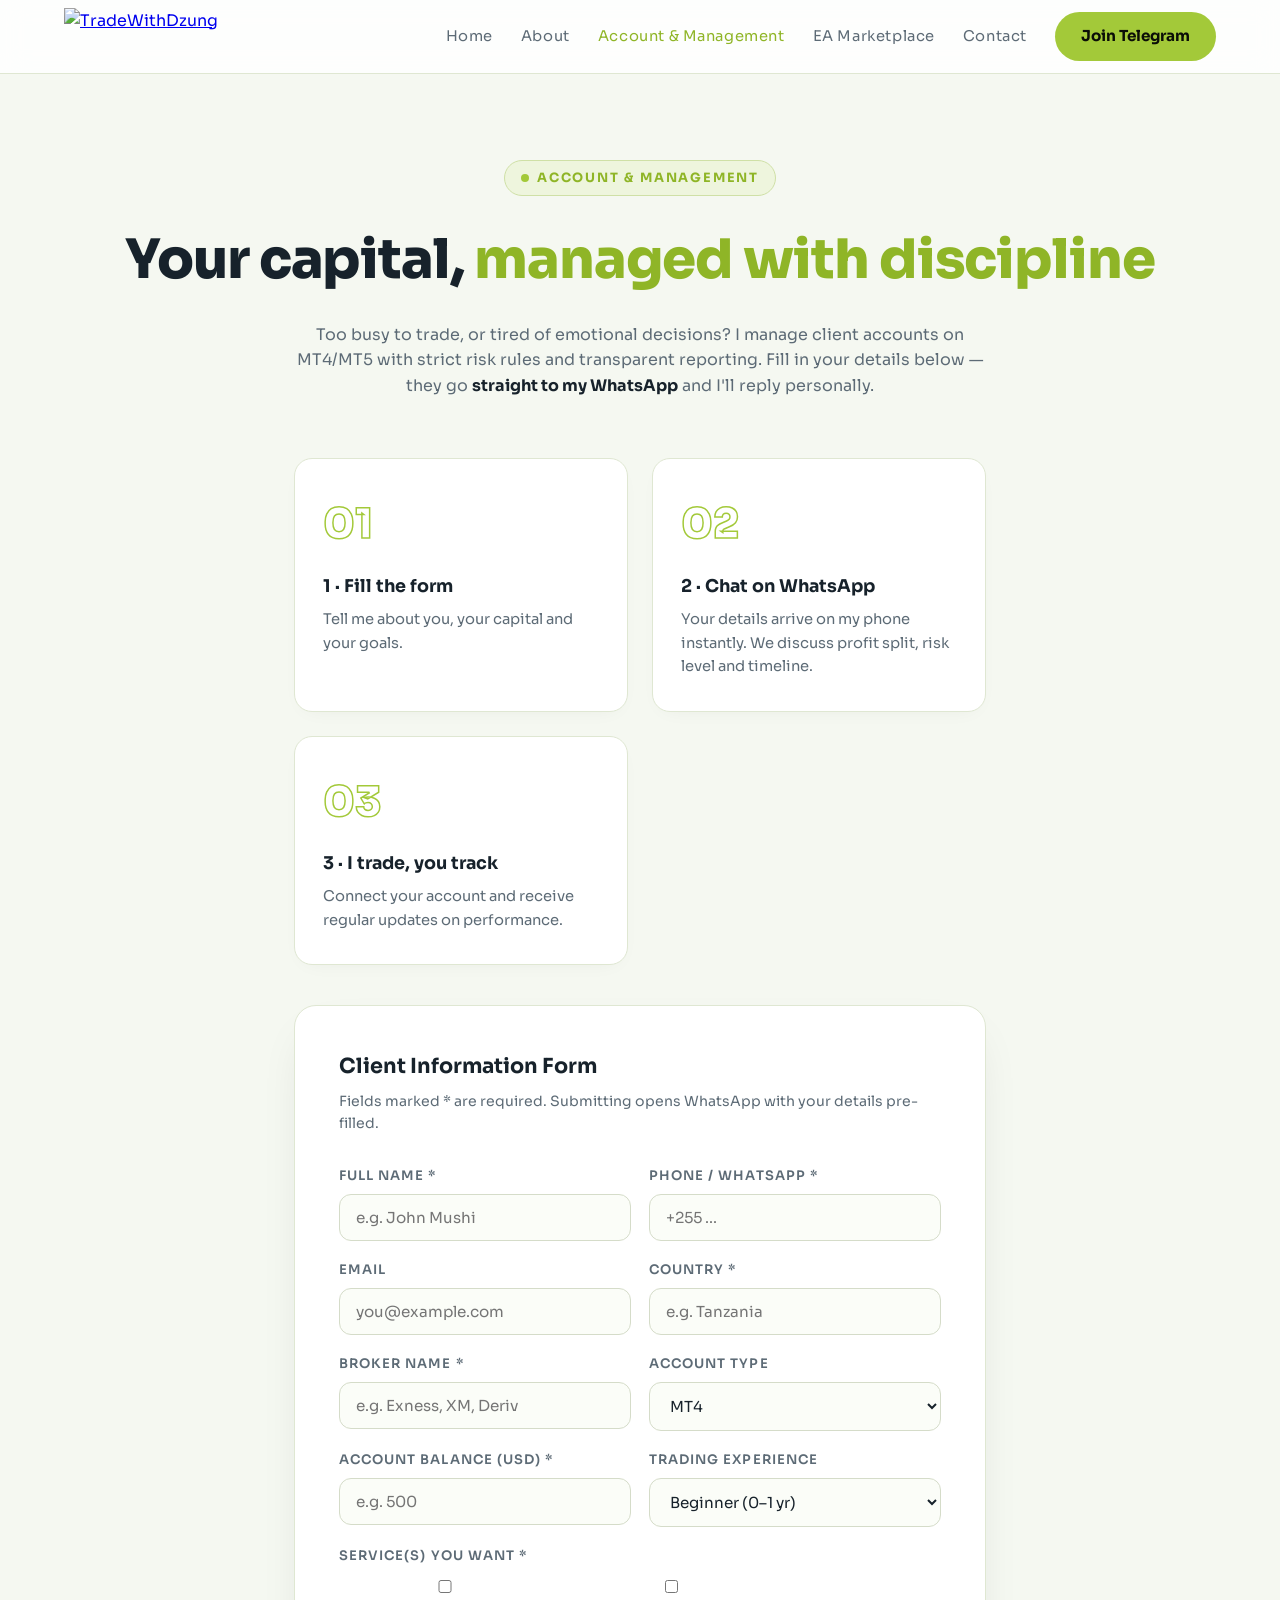
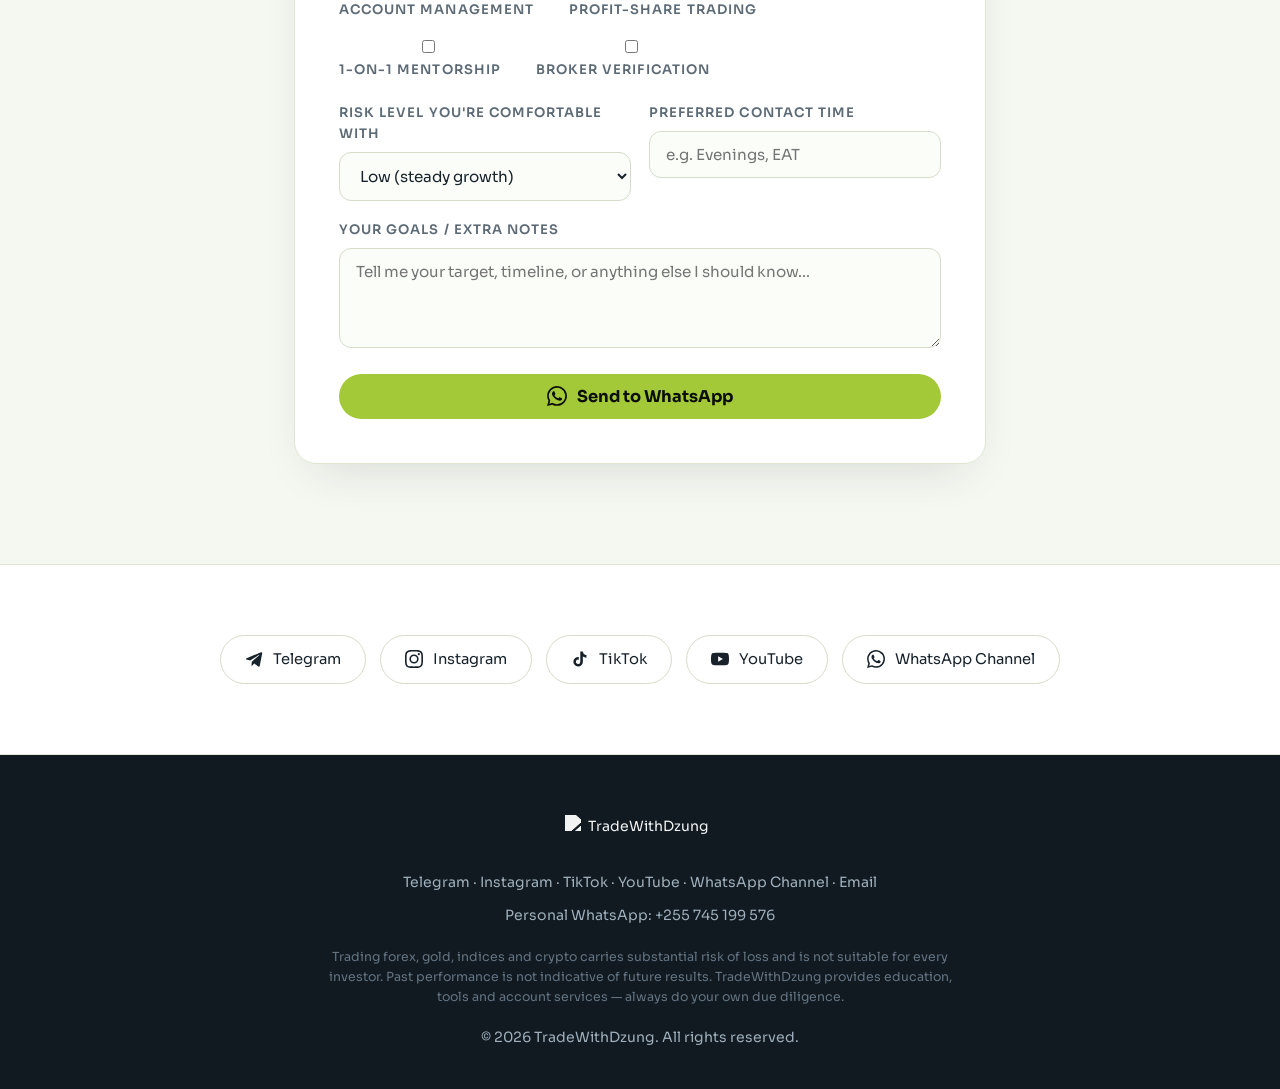
==== account.html @ c8662b42 "Add files via upload" ====
<!DOCTYPE html>
<html lang="en">
<head>
<meta charset="UTF-8">
<meta name="viewport" content="width=device-width, initial-scale=1.0">
<link rel="icon" type="image/png" href="assets/logo.png">
<link rel="preconnect" href="https://fonts.googleapis.com">
<link href="https://fonts.googleapis.com/css2?family=Sora:wght@400;600;700;800&display=swap" rel="stylesheet">
<link rel="stylesheet" href="styles.css">
<title>Account &amp; Management — TradeWithDzung</title>
<meta name="description" content="Professional forex account management. Fill the form and your details go directly to Dzung's WhatsApp.">
</head>
<body>

  <nav class="nav">
    <a href="index.html"><img src="assets/logo.png" alt="TradeWithDzung"></a>
    <div class="links" id="navLinks">
      <a class="tlink" href="index.html">Home</a>
      <a class="tlink" href="index.html#about">About</a>
      <a class="tlink active" href="account.html" style="color:var(--lime)">Account &amp; Management</a>
      <a class="tlink" href="eas.html">EA Marketplace</a>
      <a class="tlink" href="index.html#contact">Contact</a>
      <a class="btn" href="https://t.me/tradewithdzung" target="_blank">Join Telegram</a>
    </div>
    <button class="burger" aria-label="menu"><span></span><span></span><span></span></button>
  </nav>

  <header class="page-hero">
    <div class="tag" style="margin-bottom:20px"><span class="dot"></span> Account &amp; Management</div>
    <h1>Your capital, <span style="color:var(--lime)">managed with discipline</span></h1>
    <p>Too busy to trade, or tired of emotional decisions? I manage client accounts on MT4/MT5 with strict risk rules and transparent reporting. Fill in your details below — they go <strong style="color:var(--ink)">straight to my WhatsApp</strong> and I'll reply personally.</p>
  </header>

  <div class="form-wrap">
    <div class="steps" style="margin:0 0 40px">
      <div class="step reveal"><h3>1 · Fill the form</h3><p>Tell me about you, your capital and your goals.</p></div>
      <div class="step reveal"><h3>2 · Chat on WhatsApp</h3><p>Your details arrive on my phone instantly. We discuss profit split, risk level and timeline.</p></div>
      <div class="step reveal"><h3>3 · I trade, you track</h3><p>Connect your account and receive regular updates on performance.</p></div>
    </div>

    <form class="form-card reveal" id="acctForm">
      <h3>Client Information Form</h3>
      <p class="fnote">Fields marked * are required. Submitting opens WhatsApp with your details pre-filled.</p>

      <div class="frow">
        <div class="field"><label>Full name *</label><input name="Full name" required placeholder="e.g. John Mushi"></div>
        <div class="field"><label>Phone / WhatsApp *</label><input name="Phone" required placeholder="+255 ..."></div>
      </div>
      <div class="frow">
        <div class="field"><label>Email</label><input type="email" name="Email" placeholder="you@example.com"></div>
        <div class="field"><label>Country *</label><input name="Country" required placeholder="e.g. Tanzania"></div>
      </div>
      <div class="frow">
        <div class="field"><label>Broker name *</label><input name="Broker" required placeholder="e.g. Exness, XM, Deriv"></div>
        <div class="field"><label>Account type</label>
          <select name="Account type">
            <option>MT4</option><option>MT5</option><option>cTrader</option><option>Other</option>
          </select>
        </div>
      </div>
      <div class="frow">
        <div class="field"><label>Account balance (USD) *</label><input name="Balance (USD)" required placeholder="e.g. 500"></div>
        <div class="field"><label>Trading experience</label>
          <select name="Experience">
            <option>Beginner (0–1 yr)</option><option>Intermediate (1–3 yrs)</option><option>Advanced (3+ yrs)</option>
          </select>
        </div>
      </div>

      <div class="field"><label>Service(s) you want *</label>
        <div style="display:flex;gap:18px;flex-wrap:wrap;color:var(--mut);font-size:.92rem;padding:4px 0">
          <label><input type="checkbox" name="services" value="Account Management"> Account Management</label>
          <label><input type="checkbox" name="services" value="Profit-share Trading"> Profit-share Trading</label>
          <label><input type="checkbox" name="services" value="1-on-1 Mentorship"> 1-on-1 Mentorship</label>
          <label><input type="checkbox" name="services" value="Broker Verification"> Broker Verification</label>
        </div>
      </div>

      <div class="frow">
        <div class="field"><label>Risk level you're comfortable with</label>
          <select name="Risk level">
            <option>Low (steady growth)</option><option>Medium (balanced)</option><option>High (aggressive)</option>
          </select>
        </div>
        <div class="field"><label>Preferred contact time</label><input name="Best time to contact" placeholder="e.g. Evenings, EAT"></div>
      </div>

      <div class="field"><label>Your goals / extra notes</label>
        <textarea name="Notes" placeholder="Tell me your target, timeline, or anything else I should know..."></textarea>
      </div>

      <button type="submit" class="btn wa-send"><svg viewBox="0 0 24 24"><path d="M17.47 14.38c-.3-.15-1.76-.87-2.03-.97-.27-.1-.47-.15-.67.15-.2.3-.77.97-.94 1.17-.17.2-.35.22-.64.07-.3-.15-1.26-.46-2.4-1.47-.89-.79-1.49-1.77-1.66-2.07-.17-.3-.02-.46.13-.61.13-.13.3-.35.44-.52.15-.17.2-.3.3-.5.1-.2.05-.37-.02-.52-.08-.15-.67-1.62-.92-2.22-.24-.58-.49-.5-.67-.51h-.57c-.2 0-.52.07-.8.37-.27.3-1.04 1.02-1.04 2.5 0 1.47 1.07 2.9 1.22 3.1.15.2 2.1 3.2 5.1 4.49.71.3 1.27.49 1.7.63.72.23 1.37.2 1.88.12.57-.09 1.76-.72 2-1.42.25-.7.25-1.29.18-1.42-.08-.12-.28-.2-.57-.34zm-5.42 7.4h-.01a9.87 9.87 0 0 1-5.03-1.38l-.36-.21-3.74.98 1-3.65-.24-.37a9.86 9.86 0 1 1 8.38 4.63zm8.42-18.3A11.82 11.82 0 0 0 12.05 0C5.5 0 .16 5.33.16 11.89c0 2.1.55 4.14 1.59 5.95L.06 24l6.3-1.65a11.88 11.88 0 0 0 5.68 1.45h.01c6.55 0 11.89-5.34 11.89-11.9 0-3.18-1.24-6.16-3.47-8.41z"/></svg> Send to WhatsApp</button>
      <div class="form-ok" id="acctOk">✔ WhatsApp opened with your details. If it didn't, message me directly at +255 745 199 576.</div>
    </form>
  </div>

  <div class="socials">
    <a class="soc" href="https://t.me/tradewithdzung" target="_blank"><svg viewBox="0 0 24 24"><path d="M9.04 15.7l-.38 5.36c.55 0 .79-.24 1.08-.52l2.6-2.48 5.38 3.94c.99.55 1.69.26 1.96-.9L22.9 4.6c.32-1.45-.52-2.02-1.48-1.66L2.2 10.9c-1.42.55-1.4 1.34-.24 1.7l4.93 1.53L18.26 6.8c.6-.4 1.14-.18.7.22z"/></svg> Telegram</a>
    <a class="soc" href="https://www.instagram.com/tradewithdzung?stkn=azIyY24zc2JjOWRv" target="_blank"><svg viewBox="0 0 24 24"><path d="M12 2.16c3.2 0 3.58.01 4.85.07 3.25.15 4.77 1.69 4.92 4.92.06 1.27.07 1.65.07 4.85s-.01 3.58-.07 4.85c-.15 3.23-1.66 4.77-4.92 4.92-1.27.06-1.64.07-4.85.07s-3.58-.01-4.85-.07c-3.26-.15-4.77-1.7-4.92-4.92C2.17 15.58 2.16 15.2 2.16 12s.01-3.58.07-4.85C2.38 3.92 3.9 2.38 7.15 2.23 8.42 2.17 8.8 2.16 12 2.16zM12 0C8.74 0 8.33.01 7.05.07 2.7.27.27 2.69.07 7.05.01 8.33 0 8.74 0 12s.01 3.67.07 4.95c.2 4.36 2.62 6.78 6.98 6.98C8.33 23.99 8.74 24 12 24s3.67-.01 4.95-.07c4.35-.2 6.78-2.62 6.98-6.98.06-1.28.07-1.69.07-4.95s-.01-3.67-.07-4.95C23.78 2.7 21.36.27 17 .07 15.67.01 15.26 0 12 0zm0 5.84A6.16 6.16 0 1 0 18.16 12 6.16 6.16 0 0 0 12 5.84zm0 10.15A4 4 0 1 1 16 12a4 4 0 0 1-4 3.99zm6.4-11.85a1.44 1.44 0 1 0 1.44 1.44 1.44 1.44 0 0 0-1.44-1.44z"/></svg> Instagram</a>
    <a class="soc" href="https://www.tiktok.com/@tradewithdzung?_r=1&_t=ZS-99aoD9HJnmC" target="_blank"><svg viewBox="0 0 24 24"><path d="M19.59 6.69a4.83 4.83 0 0 1-3.77-4.25V2h-3.45v13.67a2.9 2.9 0 1 1-2.01-2.77V9.39a6.34 6.34 0 1 0 5.46 6.28V8.69a8.16 8.16 0 0 0 4.77 1.52v-3.4a4.85 4.85 0 0 1-1-.12z"/></svg> TikTok</a>
    <a class="soc" href="https://youtube.com/@tradewithdzung?si=ZJ-uL6FaXeh6e82T" target="_blank"><svg viewBox="0 0 24 24"><path d="M23.5 6.19a3.02 3.02 0 0 0-2.12-2.14C19.5 3.55 12 3.55 12 3.55s-7.5 0-9.38.5A3.02 3.02 0 0 0 .5 6.19C0 8.07 0 12 0 12s0 3.93.5 5.81a3.02 3.02 0 0 0 2.12 2.14c1.88.5 9.38.5 9.38.5s7.5 0 9.38-.5a3.02 3.02 0 0 0 2.12-2.14C24 15.93 24 12 24 12s0-3.93-.5-5.81zM9.55 15.57V8.43L15.82 12z"/></svg> YouTube</a>
    <a class="soc" href="https://whatsapp.com/channel/0029Vb87YiJAzNc2whz7le1A" target="_blank"><svg viewBox="0 0 24 24"><path d="M17.47 14.38c-.3-.15-1.76-.87-2.03-.97-.27-.1-.47-.15-.67.15-.2.3-.77.97-.94 1.17-.17.2-.35.22-.64.07-.3-.15-1.26-.46-2.4-1.47-.89-.79-1.49-1.77-1.66-2.07-.17-.3-.02-.46.13-.61.13-.13.3-.35.44-.52.15-.17.2-.3.3-.5.1-.2.05-.37-.02-.52-.08-.15-.67-1.62-.92-2.22-.24-.58-.49-.5-.67-.51h-.57c-.2 0-.52.07-.8.37-.27.3-1.04 1.02-1.04 2.5 0 1.47 1.07 2.9 1.22 3.1.15.2 2.1 3.2 5.1 4.49.71.3 1.27.49 1.7.63.72.23 1.37.2 1.88.12.57-.09 1.76-.72 2-1.42.25-.7.25-1.29.18-1.42-.08-.12-.28-.2-.57-.34zm-5.42 7.4h-.01a9.87 9.87 0 0 1-5.03-1.38l-.36-.21-3.74.98 1-3.65-.24-.37a9.86 9.86 0 1 1 8.38 4.63zm8.42-18.3A11.82 11.82 0 0 0 12.05 0C5.5 0 .16 5.33.16 11.89c0 2.1.55 4.14 1.59 5.95L.06 24l6.3-1.65a11.88 11.88 0 0 0 5.68 1.45h.01c6.55 0 11.89-5.34 11.89-11.9 0-3.18-1.24-6.16-3.47-8.41z"/></svg> WhatsApp Channel</a>
  </div>

  <footer>
    <img class="flogo" src="assets/logo.png" alt="TradeWithDzung">
    <p>
      <a href="https://t.me/tradewithdzung" target="_blank">Telegram</a> ·
      <a href="https://www.instagram.com/tradewithdzung?stkn=azIyY24zc2JjOWRv" target="_blank">Instagram</a> ·
      <a href="https://www.tiktok.com/@tradewithdzung?_r=1&_t=ZS-99aoD9HJnmC" target="_blank">TikTok</a> ·
      <a href="https://youtube.com/@tradewithdzung?si=ZJ-uL6FaXeh6e82T" target="_blank">YouTube</a> ·
      <a href="https://whatsapp.com/channel/0029Vb87YiJAzNc2whz7le1A" target="_blank">WhatsApp Channel</a> ·
      <a href="mailto:derickmushi80@gmail.com">Email</a>
    </p>
    <p style="margin-top:10px">Personal WhatsApp: <a href="https://wa.me/255745199576" target="_blank">+255 745 199 576</a></p>
    <p class="risk">Trading forex, gold, indices and crypto carries substantial risk of loss and is not suitable for every investor. Past performance is not indicative of future results. TradeWithDzung provides education, tools and account services — always do your own due diligence.</p>
    <p style="margin-top:18px">© 2026 TradeWithDzung. All rights reserved.</p>
  </footer>

<script src="script.js"></script>
</body>
</html>
---- styles.css ----
/* ============ TRADEWITHDZUNG — styles.css (LIGHT THEME) ============ */
:root{
  --bg:#f5f8f1;
  --bg2:#ffffff;
  --panel:#ffffff;
  --line:#dfe7d2;
  --lime:#8fb527;
  --lime2:#a3c939;
  --lime-soft:#eef5dd;
  --ink:#17222b;
  --mut:#5d6b76;
  --dark:#111a21;
  --r:18px;
}
*{margin:0;padding:0;box-sizing:border-box}
html{scroll-behavior:smooth}
body{
  background:var(--bg);
  color:var(--ink);
  font-family:"Sora","Segoe UI",system-ui,sans-serif;
  overflow-x:hidden;
  line-height:1.6;
}
::selection{background:var(--lime2);color:#0b0e07}

/* ---------- NAV ---------- */
.nav{
  position:fixed;inset:0 0 auto 0;z-index:100;
  display:flex;align-items:center;justify-content:space-between;
  height:74px;padding:8px 5vw;
  background:rgba(255,255,255,.82);
  backdrop-filter:blur(14px);
  border-bottom:1px solid var(--line);
}
.nav img{
  width:210px;height:58px;display:block;
  object-fit:cover;object-position:center;
}
.nav .links{display:flex;gap:28px;align-items:center}
.nav a.tlink{color:var(--mut);text-decoration:none;font-size:.92rem;letter-spacing:.04em;transition:.25s}
.nav a.tlink:hover,.nav a.tlink.active{color:var(--lime)}
.btn{
  display:inline-flex;align-items:center;gap:10px;
  background:var(--lime2);color:#0b0e07;font-weight:700;
  padding:12px 26px;border-radius:999px;text-decoration:none;
  border:none;cursor:pointer;font-size:.95rem;font-family:inherit;
  transition:.25s;
}
.btn:hover{background:var(--lime);transform:translateY(-2px);box-shadow:0 12px 30px -8px rgba(143,181,39,.5)}
.btn.ghost{background:#fff;color:var(--ink);border:1px solid #d5dcc9}
.btn.ghost:hover{border-color:var(--lime);color:var(--lime)}
.burger{display:none;background:none;border:none;cursor:pointer;flex-direction:column;gap:5px;padding:6px}
.burger span{width:24px;height:2px;background:var(--ink);transition:.3s}

/* ---------- HERO ---------- */
.hero{
  min-height:100vh;position:relative;display:flex;
  align-items:center;padding:130px 5vw 70px;overflow:hidden;
  background:linear-gradient(160deg,#fbfcf8 0%,var(--bg) 55%,#edf3df 100%);
}
#fx{position:absolute;inset:0;z-index:0}
.hero .inner{position:relative;z-index:2;max-width:1240px;margin:0 auto;width:100%}
.hero-grid{display:grid;grid-template-columns:1.15fr .85fr;gap:60px;align-items:center}
@media(max-width:940px){.hero-grid{grid-template-columns:1fr}}
.tag{
  display:inline-flex;align-items:center;gap:8px;
  border:1px solid #cfe0a6;border-radius:999px;
  padding:7px 16px;font-size:.8rem;color:var(--lime);
  letter-spacing:.14em;text-transform:uppercase;margin-bottom:26px;
  background:var(--lime-soft);font-weight:700;
}
.tag .dot{width:8px;height:8px;border-radius:50%;background:var(--lime2);animation:pulse 1.6s infinite}
@keyframes pulse{0%,100%{opacity:1;transform:scale(1)}50%{opacity:.4;transform:scale(.7)}}
.hero h1{
  font-size:clamp(2.3rem,5.4vw,4.3rem);
  line-height:1.06;font-weight:800;letter-spacing:-.02em;
}
.hero h1 .grad{
  background:linear-gradient(100deg,var(--lime) 10%,var(--lime2) 55%,#5c7a10 100%);
  -webkit-background-clip:text;background-clip:text;color:transparent;
}
.hero p.lead{margin:24px 0 34px;max-width:52ch;color:var(--mut);font-size:1.06rem}
.hero .cta-row{display:flex;gap:14px;flex-wrap:wrap}

.hero-photo{position:relative;justify-self:center}
.hero-photo img{
  width:100%;max-width:400px;border-radius:24px;display:block;
  border:1px solid var(--line);
  box-shadow:0 30px 70px -18px rgba(23,34,43,.28);
}
.hero-photo::before{
  content:"";position:absolute;inset:-16px;border-radius:30px;
  border:2px solid #d7e5b2;z-index:-1;transform:rotate(2.5deg);
}
.float-badge{
  position:absolute;bottom:22px;left:-14px;background:var(--dark);color:#fff;
  font-weight:700;padding:12px 22px;border-radius:14px;font-size:.88rem;
  box-shadow:0 14px 34px -10px rgba(17,26,33,.4);
}
.float-badge b{color:var(--lime2)}

.ticker{margin-top:52px;display:flex;gap:14px;flex-wrap:wrap}
.chip{
  border:1px solid var(--line);border-radius:12px;
  padding:12px 20px;background:#fff;min-width:170px;
  box-shadow:0 4px 14px -6px rgba(23,34,43,.08);
}
.chip .sym{font-weight:700;color:var(--ink);letter-spacing:.06em}
.chip .prc{font-size:.85rem;color:var(--lime);font-variant-numeric:tabular-nums}
.chip .dir{font-size:.75rem}
.up{color:#16a34a}.dn{color:#dc2626}

/* stats */
.stats{
  display:grid;grid-template-columns:repeat(auto-fit,minmax(180px,1fr));
  gap:20px;padding:0 5vw;max-width:1240px;margin:0 auto;position:relative;z-index:3;
}
.stats .cell{
  background:#fff;border:1px solid var(--line);border-radius:var(--r);
  padding:36px 20px;text-align:center;
  box-shadow:0 10px 30px -14px rgba(23,34,43,.12);
}
.stats .num{font-size:2.4rem;font-weight:800;color:var(--lime)}
.stats .lbl{color:var(--mut);font-size:.82rem;letter-spacing:.1em;text-transform:uppercase;margin-top:4px}

/* ---------- SECTIONS ---------- */
section{padding:100px 5vw;max-width:1240px;margin:0 auto}
.kick{color:var(--lime);letter-spacing:.2em;text-transform:uppercase;font-size:.78rem;font-weight:700}
h2.title{font-size:clamp(1.9rem,4vw,2.9rem);font-weight:800;letter-spacing:-.02em;margin:12px 0 18px}
.sub{color:var(--mut);max-width:60ch}

.grid2{display:grid;grid-template-columns:1fr 1fr;gap:60px;align-items:center;margin-top:50px}
@media(max-width:900px){.grid2{grid-template-columns:1fr}}

.about-photo{position:relative;justify-self:center}
.about-photo img{
  width:100%;max-width:420px;border-radius:var(--r);display:block;
  border:1px solid var(--line);
  box-shadow:0 30px 80px -20px rgba(23,34,43,.3);
}
.about-photo::before{
  content:"";position:absolute;inset:-18px;border-radius:24px;
  border:2px solid #d7e5b2;z-index:-1;transform:rotate(-2deg);
}
.about-txt p{color:var(--mut);margin-bottom:18px}
.about-txt strong{color:var(--ink)}

/* services cards */
.cards{display:grid;grid-template-columns:repeat(auto-fit,minmax(280px,1fr));gap:24px;margin-top:56px}
.card{
  background:#fff;border:1px solid var(--line);border-radius:var(--r);
  padding:36px 30px;position:relative;overflow:hidden;transition:.35s;
  box-shadow:0 6px 22px -12px rgba(23,34,43,.1);
}
.card::after{
  content:"";position:absolute;inset:auto -40% -60% auto;width:220px;height:220px;
  background:radial-gradient(circle,rgba(163,201,57,.18),transparent 70%);
  transition:.4s;
}
.card:hover{transform:translateY(-8px);border-color:var(--lime2);box-shadow:0 24px 50px -18px rgba(143,181,39,.3)}
.card:hover::after{transform:scale(1.5)}
.card .ic{
  width:52px;height:52px;border-radius:14px;background:var(--lime-soft);
  display:grid;place-items:center;margin-bottom:20px;color:var(--lime);
}
.card h3{font-size:1.25rem;margin-bottom:10px}
.card p{color:var(--mut);font-size:.94rem;margin-bottom:22px}
.card a.more{color:var(--lime);text-decoration:none;font-weight:700;font-size:.9rem;letter-spacing:.05em}

/* signal sample */
.signal{
  margin-top:56px;border:1px solid var(--line);border-radius:var(--r);
  background:#fff;padding:34px;
  display:grid;grid-template-columns:repeat(auto-fit,minmax(150px,1fr));gap:22px;
  box-shadow:0 6px 22px -12px rgba(23,34,43,.1);
}
.signal .s-top{grid-column:1/-1;display:flex;justify-content:space-between;flex-wrap:wrap;gap:10px;align-items:center}
.signal .s-top .live{color:#16a34a;font-size:.8rem;letter-spacing:.15em;text-transform:uppercase}
.signal .pair{font-size:1.5rem;font-weight:800}
.signal .pair .side{background:#16a34a;color:#fff;font-size:.72rem;padding:3px 10px;border-radius:6px;vertical-align:middle;margin-left:10px;letter-spacing:.1em}
.signal .row small{display:block;color:var(--mut);font-size:.72rem;text-transform:uppercase;letter-spacing:.12em}
.signal .row b{font-size:1.15rem;font-variant-numeric:tabular-nums}

/* steps */
.steps{display:grid;grid-template-columns:repeat(auto-fit,minmax(240px,1fr));gap:24px;margin-top:56px;counter-reset:st}
.step{
  counter-increment:st;border:1px solid var(--line);border-radius:var(--r);
  padding:32px 28px;background:#fff;transition:.3s;
  box-shadow:0 6px 22px -12px rgba(23,34,43,.08);
}
.step:hover{border-color:var(--lime2);transform:translateY(-4px)}
.step::before{
  content:"0" counter(st);font-size:2.6rem;font-weight:800;
  color:transparent;-webkit-text-stroke:1.5px var(--lime2);display:block;margin-bottom:14px;
}
.step h3{margin-bottom:8px;font-size:1.1rem}
.step p{color:var(--mut);font-size:.92rem}

/* quote */
.quote{
  border-left:3px solid var(--lime2);padding:8px 0 8px 26px;
  color:var(--ink);font-size:1.2rem;font-style:italic;max-width:46ch;
}
.quote small{display:block;margin-top:14px;color:var(--mut);font-style:normal;font-size:.85rem}

/* socials band */
.socials{
  display:flex;gap:14px;flex-wrap:wrap;justify-content:center;
  padding:70px 5vw;background:#fff;border-block:1px solid var(--line);
}
.socials-secondary{
  position:relative;gap:12px;padding:34px 5vw 38px;
  background:var(--dark);border-block:0;color:#fff;
}
.socials-secondary::before{
  content:"Prefer a direct conversation?";
  flex-basis:100%;color:#fff;font-size:1.1rem;font-weight:700;text-align:center;
}
.socials-secondary::after{
  content:"Reach me directly and I will get back to you personally.";
  flex-basis:100%;order:1;color:#9fb0bc;font-size:.82rem;text-align:center;
}
.socials-secondary .direct-contact{order:2;color:#fff;border-color:#3d4d57;background:transparent}
.socials-secondary .direct-contact:hover{background:var(--lime2);border-color:var(--lime2);color:var(--ink)}
.socials-secondary > .soc:not(.direct-contact){display:none}
.soc{
  display:inline-flex;align-items:center;gap:10px;text-decoration:none;
  color:var(--ink);border:1px solid #d5dcc9;border-radius:999px;
  padding:12px 24px;font-size:.92rem;transition:.3s;background:#fff;
}
.soc svg{width:18px;height:18px;fill:currentColor}
.soc:hover{border-color:var(--lime2);color:var(--lime);transform:translateY(-3px);box-shadow:0 10px 24px -10px rgba(143,181,39,.4)}

/* footer (dark anchor) */
footer{background:var(--dark);color:#9fb0bc;padding:60px 5vw 40px;text-align:center;font-size:.88rem}
footer .flogo{
  width:150px;height:40px;margin-bottom:16px;display:block;margin-inline:auto;
  object-fit:cover;object-position:center;opacity:.95;filter:brightness(0) invert(1);
}
footer a{color:#9fb0bc;text-decoration:none}
footer a:hover{color:var(--lime2)}
footer .risk{margin-top:22px;font-size:.78rem;max-width:70ch;margin-inline:auto;color:#647482}

/* ---------- PAGES (form pages) ---------- */
.page-hero{padding:160px 5vw 60px;max-width:1240px;margin:0 auto;text-align:center}
.page-hero h1{font-size:clamp(2.1rem,4.6vw,3.4rem);font-weight:800;letter-spacing:-.02em}
.page-hero p{color:var(--mut);max-width:58ch;margin:18px auto 0}

.form-wrap{max-width:820px;margin:0 auto;padding:0 5vw 100px}
.form-card{
  background:#fff;border:1px solid var(--line);border-radius:22px;padding:44px;
  box-shadow:0 20px 50px -20px rgba(23,34,43,.15);
}
.form-card h3{font-size:1.3rem;margin-bottom:6px}
.form-card .fnote{color:var(--mut);font-size:.88rem;margin-bottom:30px}
.frow{display:grid;grid-template-columns:1fr 1fr;gap:18px}
@media(max-width:640px){.frow{grid-template-columns:1fr}.form-card{padding:28px}}
.field{display:flex;flex-direction:column;gap:8px;margin-bottom:18px}
.field label{font-size:.82rem;letter-spacing:.08em;text-transform:uppercase;color:var(--mut);font-weight:600}
.field input,.field select,.field textarea{
  background:#fbfdf8;border:1px solid #d5dcc9;border-radius:12px;
  padding:13px 16px;color:var(--ink);font-family:inherit;font-size:.95rem;
  outline:none;transition:.25s;width:100%;
}
.field input:focus,.field select:focus,.field textarea:focus{border-color:var(--lime2);box-shadow:0 0 0 3px rgba(163,201,57,.2)}
.field textarea{resize:vertical;min-height:100px}
.wa-send{width:100%;justify-content:center;margin-top:8px;font-size:1.02rem}
.wa-send svg{width:20px;height:20px;fill:currentColor}
.form-ok{
  display:none;margin-top:18px;padding:14px 18px;border-radius:12px;
  background:#e8f7ee;border:1px solid #b9e6c9;color:#15803d;font-size:.9rem;text-align:center;
}

/* EA grid */
.ea-grid{display:grid;grid-template-columns:repeat(auto-fit,minmax(300px,1fr));gap:26px;margin-top:56px}
.ea{
  background:#fff;border:1px solid var(--line);border-radius:var(--r);
  overflow:hidden;transition:.35s;display:flex;flex-direction:column;
  box-shadow:0 6px 22px -12px rgba(23,34,43,.1);
}
.ea:hover{transform:translateY(-8px);border-color:var(--lime2);box-shadow:0 24px 60px -24px rgba(143,181,39,.35)}
.ea .art{
  height:160px;display:grid;place-items:center;position:relative;overflow:hidden;
  background:radial-gradient(circle at 30% 20%,rgba(163,201,57,.25),transparent 60%),#f2f6e8;
}
.ea .art svg{width:64px;height:64px;stroke:var(--lime);fill:none;stroke-width:1.5}
.ea .body{padding:28px;flex:1;display:flex;flex-direction:column}
.ea .body h3{font-size:1.2rem}
.ea .body .pairline{color:var(--lime);font-size:.8rem;letter-spacing:.12em;text-transform:uppercase;margin:4px 0 12px;font-weight:700}
.ea .body p{color:var(--mut);font-size:.92rem;flex:1}
.ea ul{list-style:none;margin:16px 0 22px}
.ea ul li{color:var(--mut);font-size:.88rem;padding:6px 0 6px 26px;position:relative}
.ea ul li::before{content:"";position:absolute;left:0;top:13px;width:12px;height:2px;background:var(--lime2)}
.price-tag{font-weight:800;color:var(--ink);font-size:1.1rem;margin-bottom:16px}
.price-tag small{color:var(--mut);font-weight:400}

/* education page */
.education-page .card ul,
.education-page .ea ul{list-style:none;margin:18px 0 0}
.education-page .card li,
.education-page .ea li{
  position:relative;padding:7px 0 7px 24px;
  color:var(--mut);font-size:.9rem;
}
.education-page .card li::before,
.education-page .ea li::before{
  content:"";position:absolute;left:0;top:15px;
  width:10px;height:2px;background:var(--lime2);
}
.education-page .card{height:100%}
.education-page .card h3{line-height:1.35}
.education-page .ea .art{
  height:150px;font-size:3.5rem;font-weight:800;
  color:transparent;-webkit-text-stroke:1.5px var(--lime2);
}
.education-page .ea .body .btn{align-self:flex-start}
.education-page .socials{margin-top:20px}

.reveal{opacity:0;transform:translateY(34px);transition:.8s cubic-bezier(.2,.7,.2,1)}
.reveal.in{opacity:1;transform:none}

/* mobile nav */
@media(max-width:980px){
  .nav{
    padding:7px 16px;
    height:72px;
  }
  .nav img{width:174px;height:48px}
  .nav .links{
    position:fixed;inset:72px 12px auto auto;width:min(88vw,360px);
    max-height:calc(100vh - 88px);padding:30px 22px;
    background:rgba(255,255,255,.97);flex-direction:column;align-items:stretch;
    justify-content:flex-start;gap:8px;overflow-y:auto;
    transform:translateX(calc(100% + 24px));transition:.35s cubic-bezier(.2,.7,.2,1);
    border:1px solid var(--line);border-radius:20px;
    box-shadow:0 24px 60px rgba(23,34,43,.2);
  }
  .nav .links::before{
    content:"TRADEWITHDZUNG";display:block;margin:0 0 12px;
    color:var(--lime);font-size:.7rem;font-weight:800;letter-spacing:.18em;
  }
  .nav .links.open{transform:none}
  .nav a.tlink{
    display:block;padding:12px 14px;border-radius:10px;
    font-size:1rem;letter-spacing:.02em;
  }
  .nav a.tlink:hover,.nav a.tlink.active{background:var(--lime-soft)}
  .nav .links .btn{justify-content:center;margin-top:12px;padding:13px 20px}
  .burger{
    display:flex;z-index:110;width:42px;height:42px;align-items:center;
    justify-content:center;border:1px solid var(--line);border-radius:12px;
    background:#fff;
  }
  .burger.open span:nth-child(1){transform:translateY(7px) rotate(45deg)}
  .burger.open span:nth-child(2){opacity:0}
  .burger.open span:nth-child(3){transform:translateY(-7px) rotate(-45deg)}

  .hero{min-height:auto;padding:112px 20px 48px}
  .hero-grid{gap:42px}
  .hero h1{font-size:clamp(2.25rem,11vw,3.5rem)}
  .hero p.lead{font-size:.98rem;margin:20px 0 28px}
  .hero .cta-row{display:grid;grid-template-columns:1fr;gap:10px}
  .hero .cta-row .btn{justify-content:center}
  .hero-photo img{max-width:340px}
  .float-badge{left:8px;bottom:16px;padding:10px 16px;font-size:.78rem}
  .ticker{display:grid;grid-template-columns:1fr 1fr;gap:10px;margin-top:34px}
  .chip{min-width:0;padding:11px 13px}
  .stats{grid-template-columns:1fr 1fr;gap:10px;padding:0 16px}
  .stats .cell{padding:22px 10px}
  .stats .num{font-size:1.8rem}
  .stats .lbl{font-size:.65rem;letter-spacing:.06em}
  section{padding:70px 20px}
  .grid2{gap:34px;margin-top:34px}
  .cards,.steps{gap:14px;margin-top:34px}
  .card,.step{padding:26px 22px}
  .signal{margin-top:34px;padding:24px 20px;gap:18px}
  .signal .pair{font-size:1.25rem}
  .socials{padding:48px 20px}
  .socials-secondary{padding:32px 20px 36px}
  .socials-secondary .direct-contact{width:100%;justify-content:center}
  .page-hero{padding:126px 20px 42px}
  .form-wrap{padding-inline:20px}
  .form-card{padding:26px 20px;border-radius:18px}
  .ea-grid{grid-template-columns:1fr;gap:16px;margin-top:34px}
  .ea .body{padding:24px 22px}
}
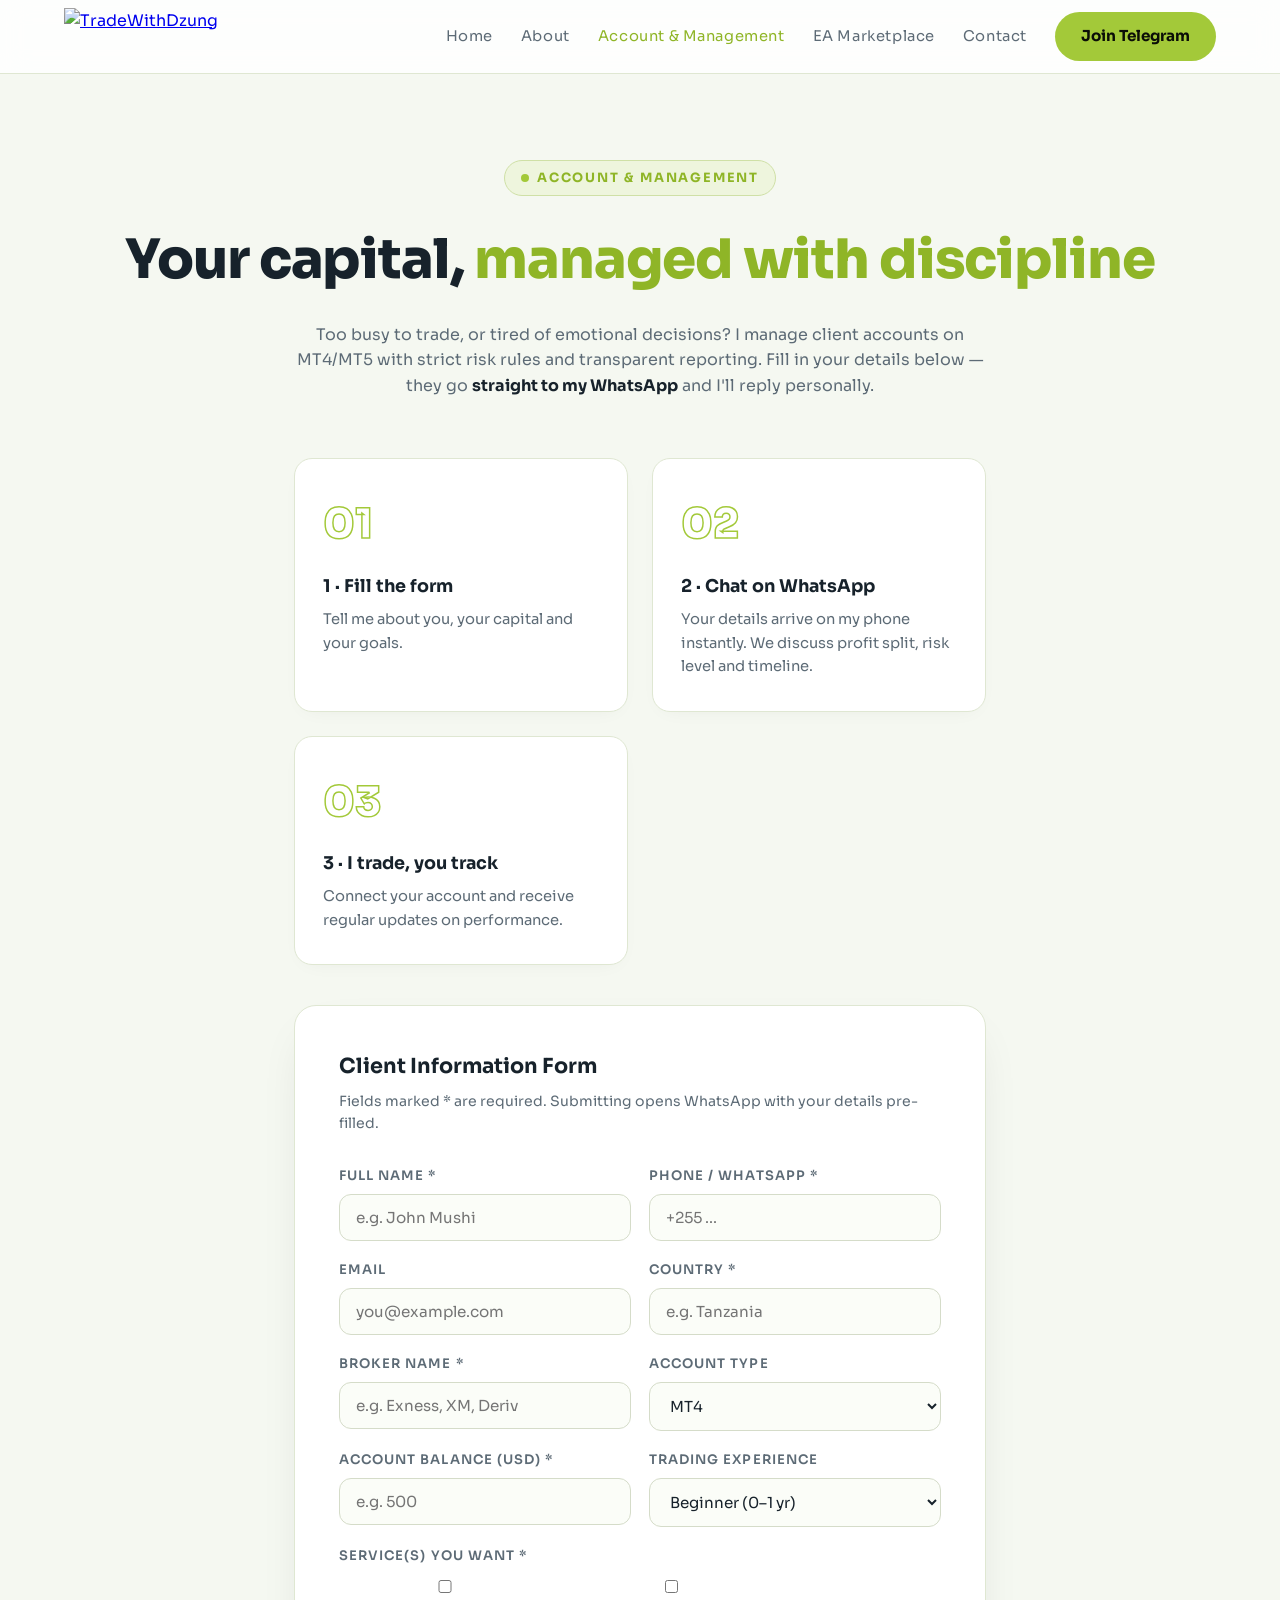
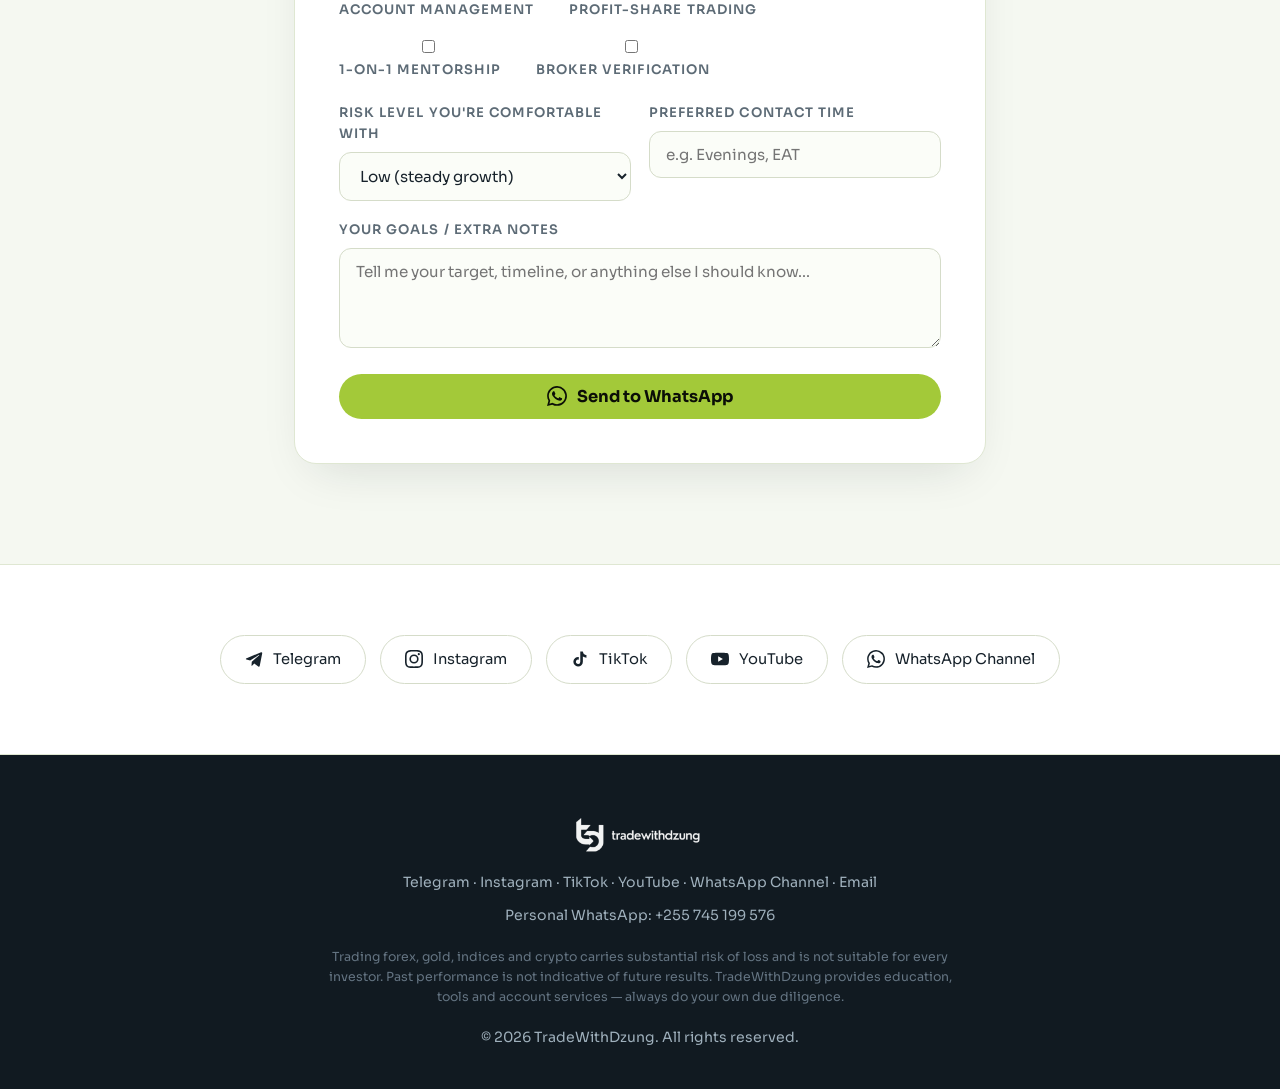
==== commit f45da7b5: "Update account.html" ====
--- a/account.html
+++ b/account.html
@@ -3,7 +3,7 @@
 <head>
 <meta charset="UTF-8">
 <meta name="viewport" content="width=device-width, initial-scale=1.0">
-<link rel="icon" type="image/png" href="assets/logo.png">
+<link rel="icon" type="image/png" href="logo.png">
 <link rel="preconnect" href="https://fonts.googleapis.com">
 <link href="https://fonts.googleapis.com/css2?family=Sora:wght@400;600;700;800&display=swap" rel="stylesheet">
 <link rel="stylesheet" href="styles.css">
@@ -103,7 +103,7 @@
   </div>
 
   <footer>
-    <img class="flogo" src="assets/logo.png" alt="TradeWithDzung">
+    <img class="flogo" src="logo.png" alt="TradeWithDzung">
     <p>
       <a href="https://t.me/tradewithdzung" target="_blank">Telegram</a> ·
       <a href="https://www.instagram.com/tradewithdzung?stkn=azIyY24zc2JjOWRv" target="_blank">Instagram</a> ·
@@ -119,4 +119,4 @@
 
 <script src="script.js"></script>
 </body>
-</html>+</html>
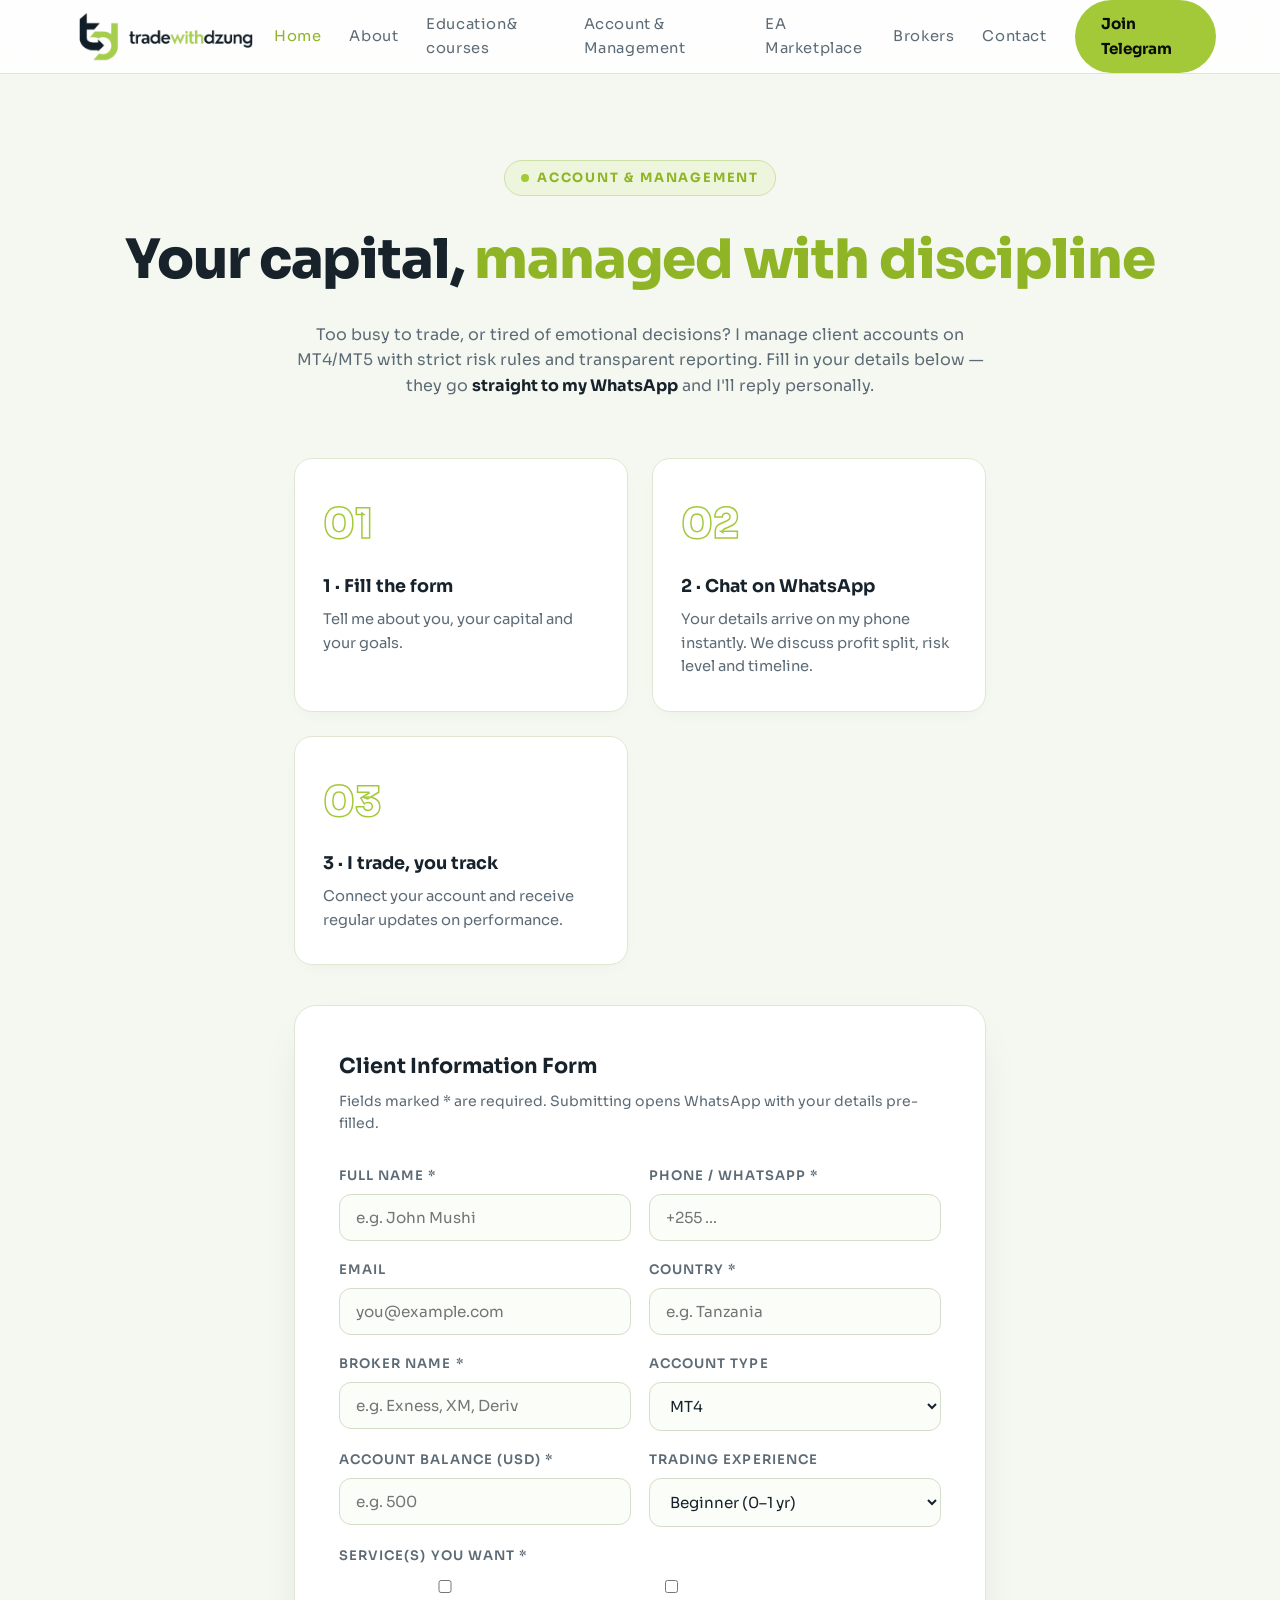
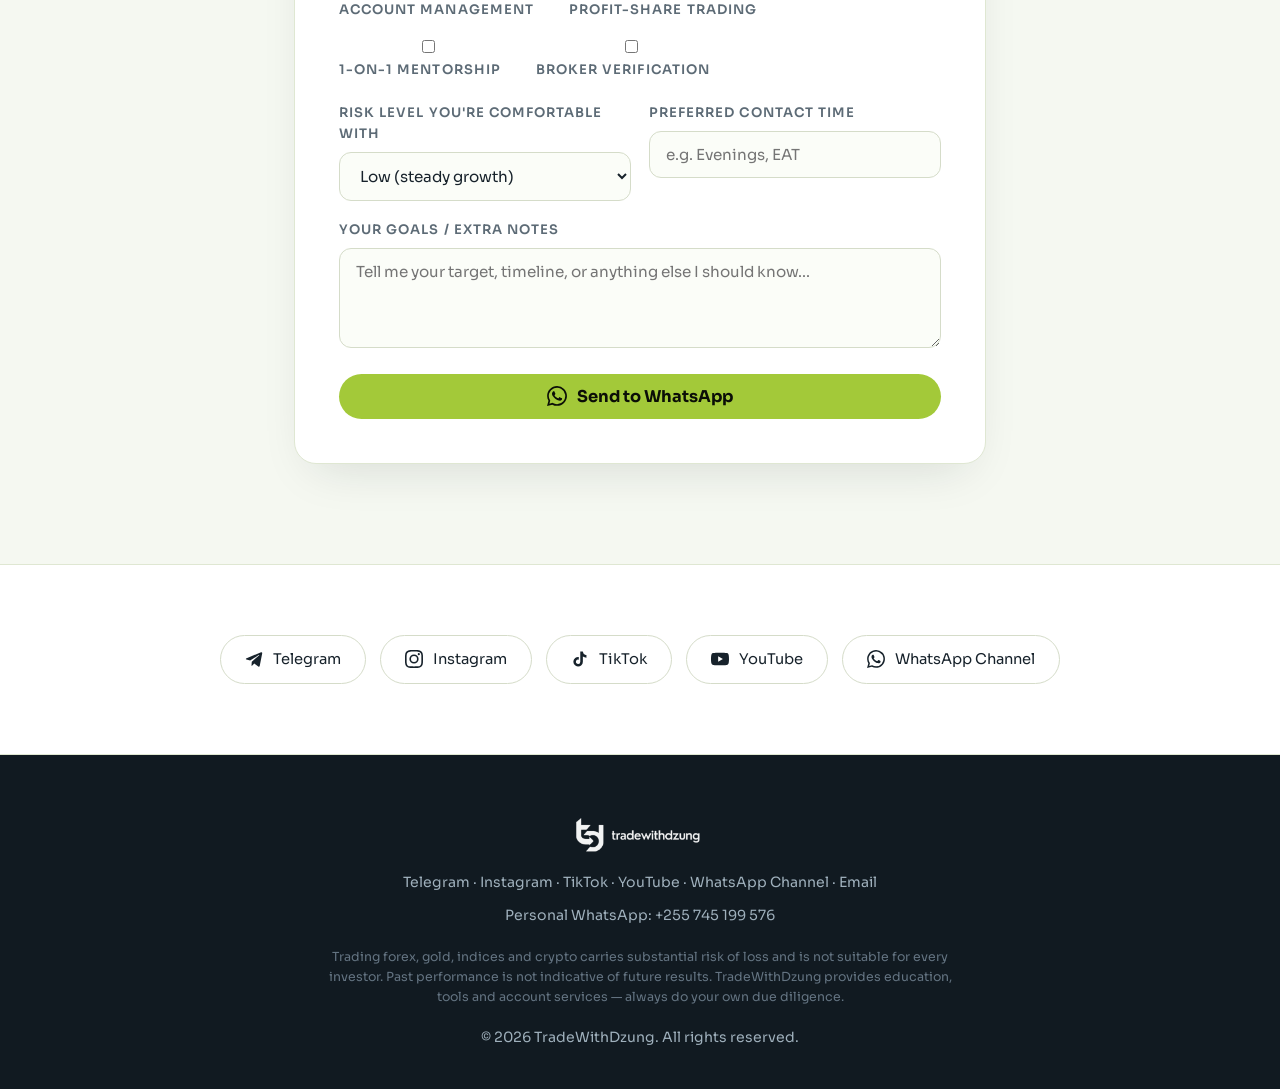
==== commit 04bccdf3: "Update navigation links in account.html" ====
--- a/account.html
+++ b/account.html
@@ -13,13 +13,15 @@
 <body>
 
   <nav class="nav">
-    <a href="index.html"><img src="assets/logo.png" alt="TradeWithDzung"></a>
+    <a href="index.html"><img src="logo.png" alt="TradeWithDzung"></a>
     <div class="links" id="navLinks">
-      <a class="tlink" href="index.html">Home</a>
-      <a class="tlink" href="index.html#about">About</a>
-      <a class="tlink active" href="account.html" style="color:var(--lime)">Account &amp; Management</a>
+      <a class="tlink active" href="index.html" style="color:var(--lime)">Home</a>
+      <a class="tlink" href="#about">About</a>
+      <a class="tlink" href="education.html">Education& courses</a>
+      <a class="tlink" href="account.html">Account &amp; Management</a>
       <a class="tlink" href="eas.html">EA Marketplace</a>
-      <a class="tlink" href="index.html#contact">Contact</a>
+      <a class="tlink" href="brokers.html">Brokers</a>
+      <a class="tlink" href="#contact">Contact</a>
       <a class="btn" href="https://t.me/tradewithdzung" target="_blank">Join Telegram</a>
     </div>
     <button class="burger" aria-label="menu"><span></span><span></span><span></span></button>
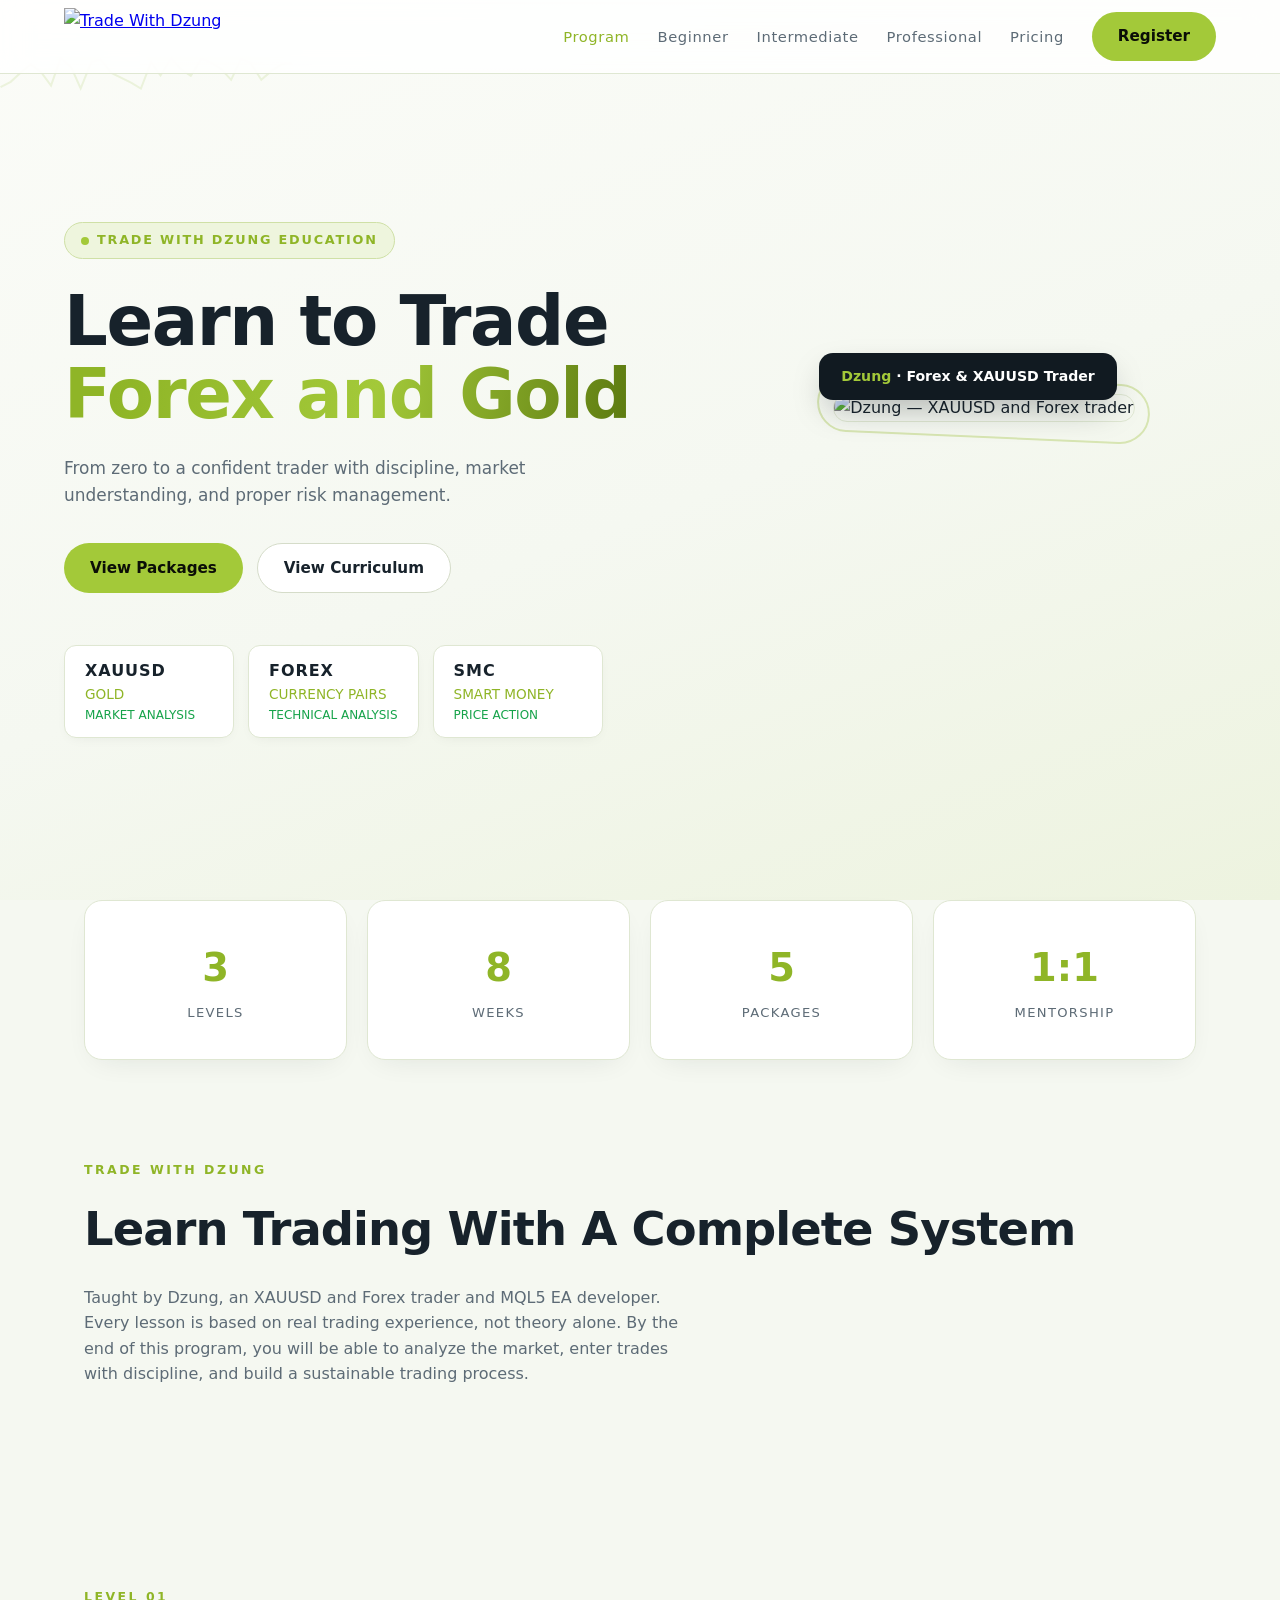
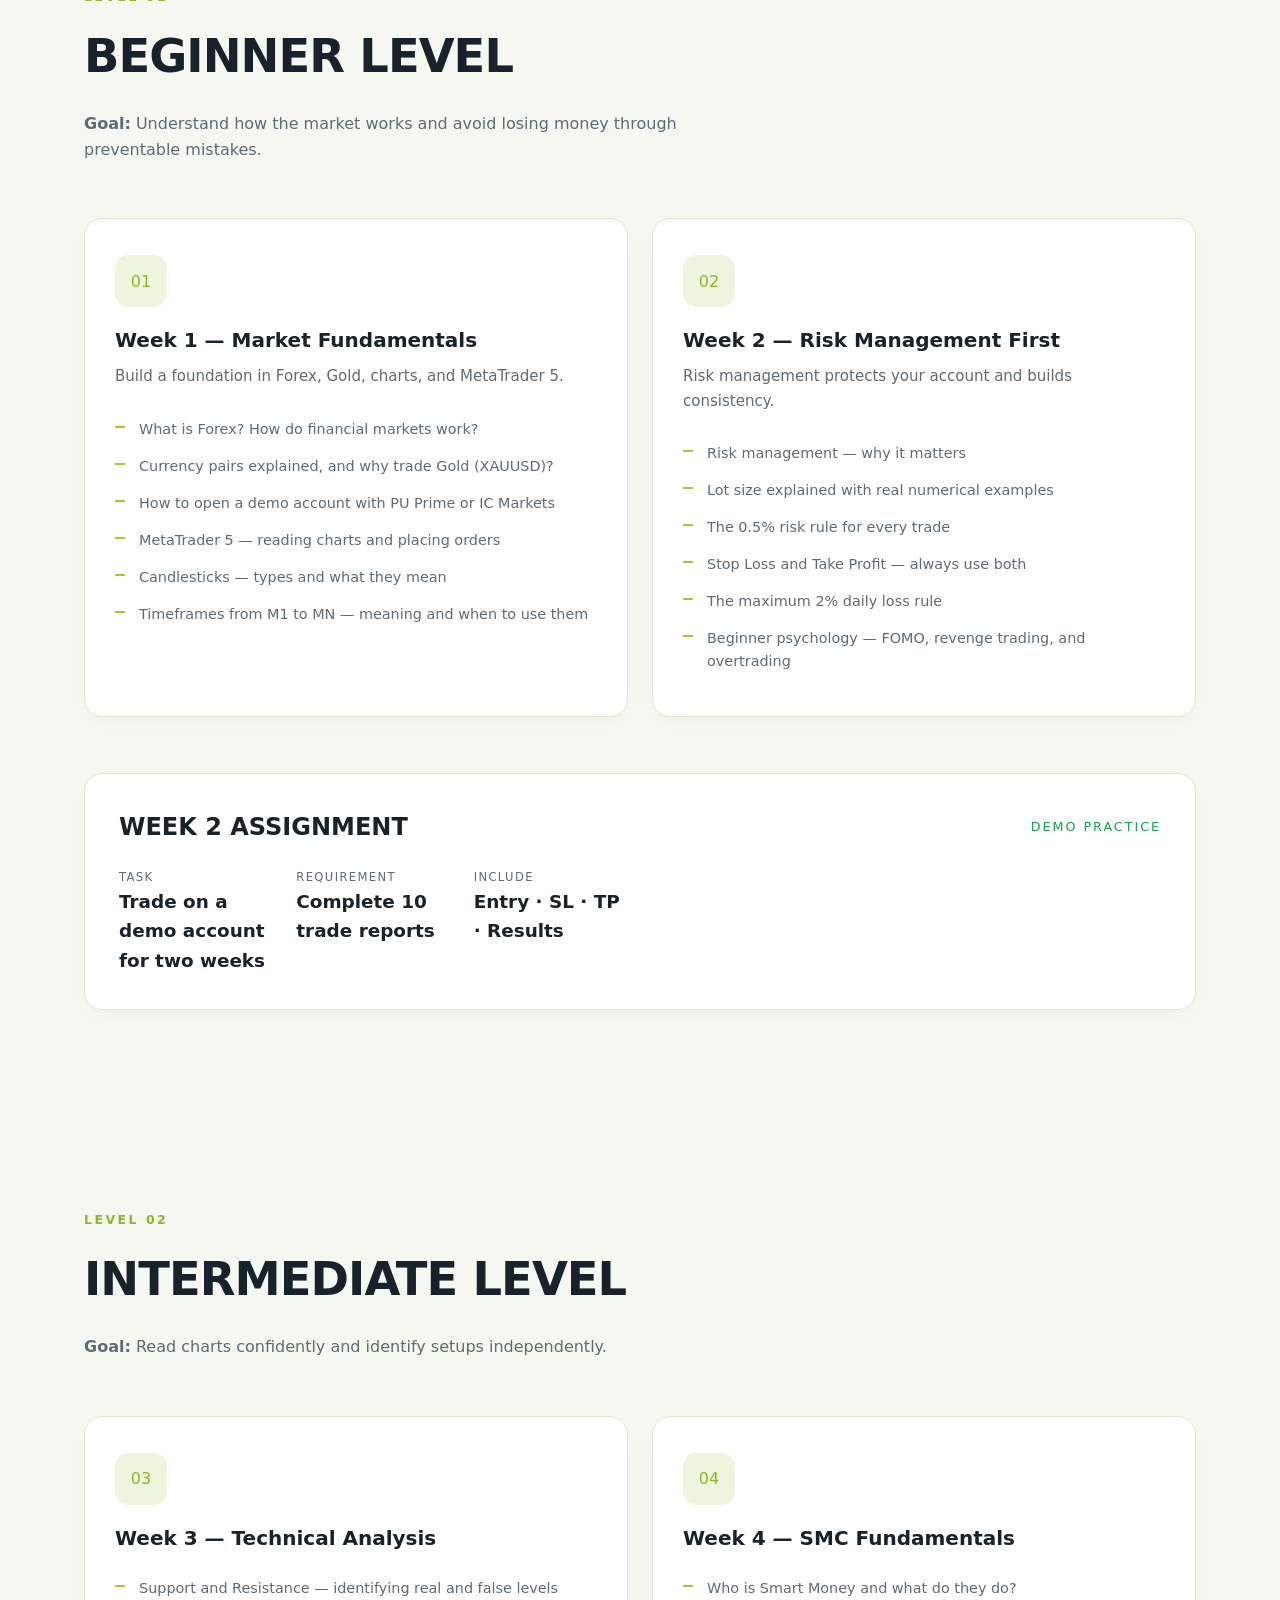
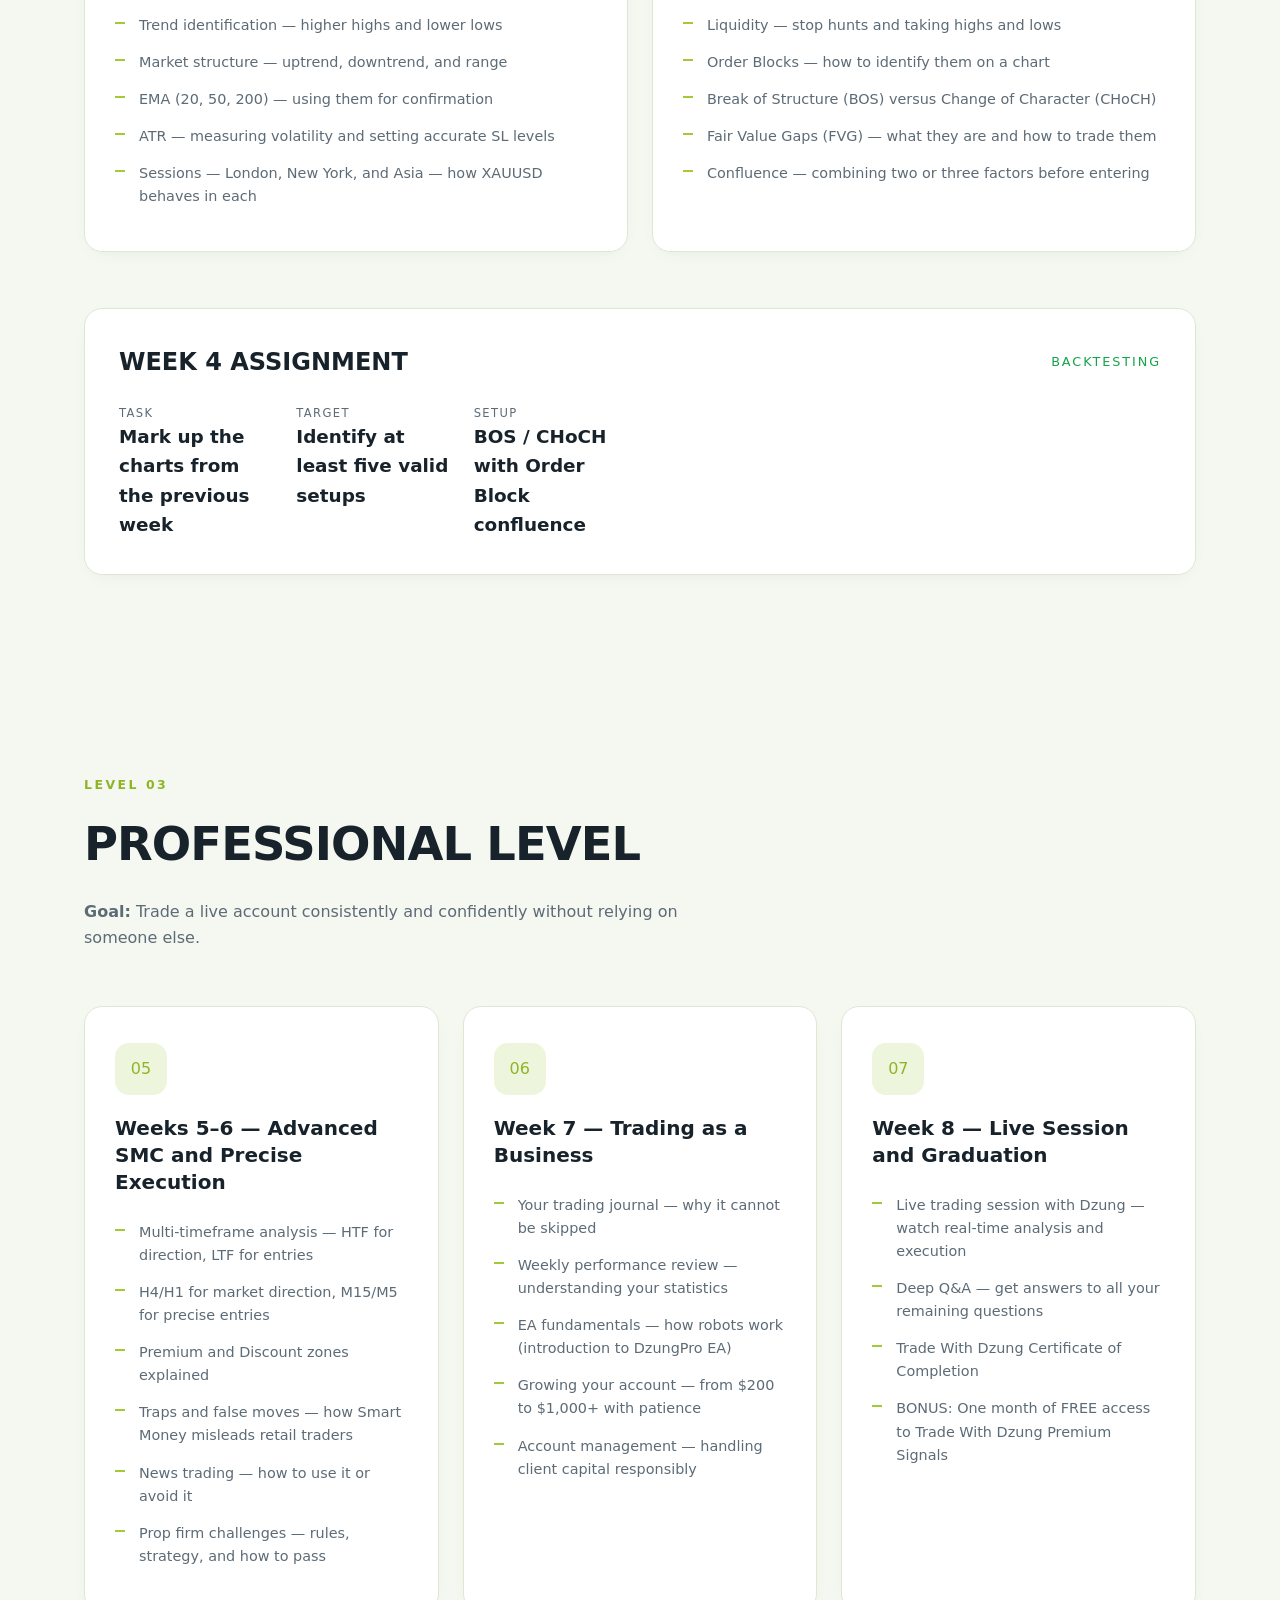
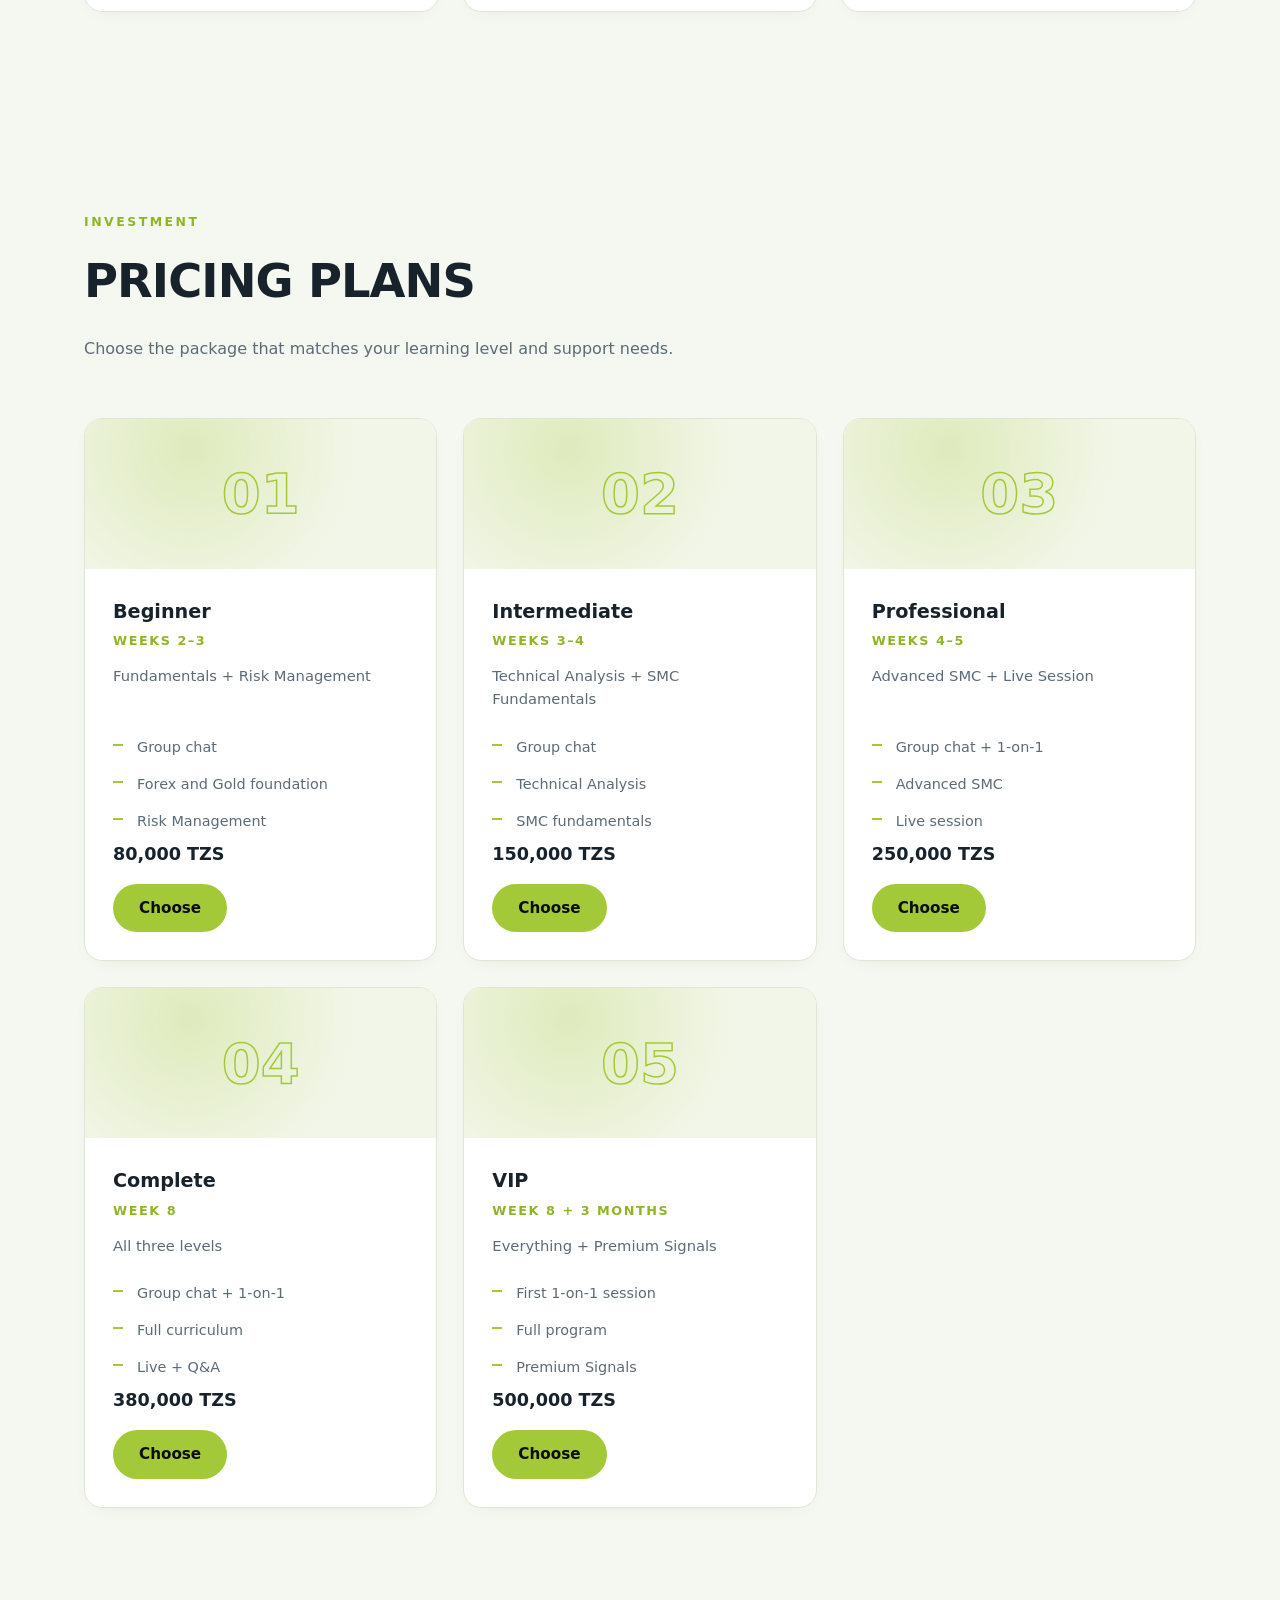
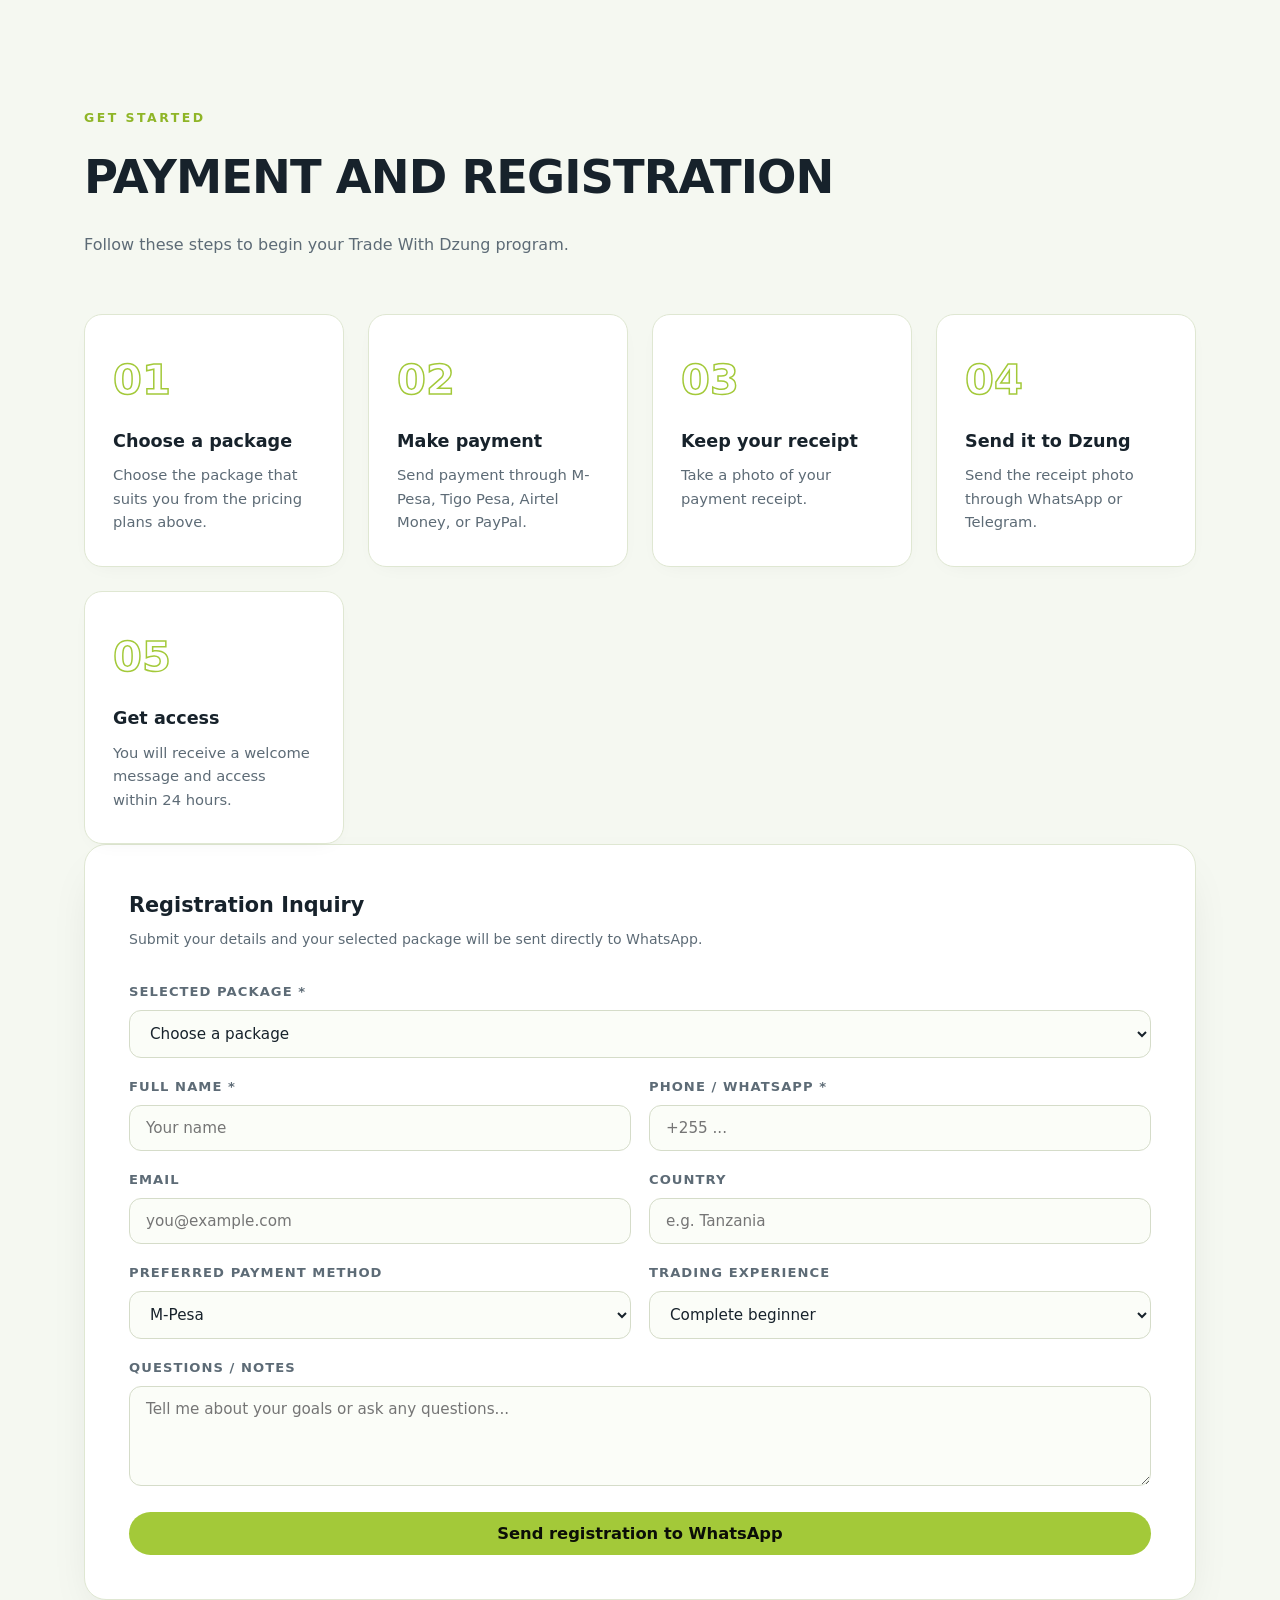
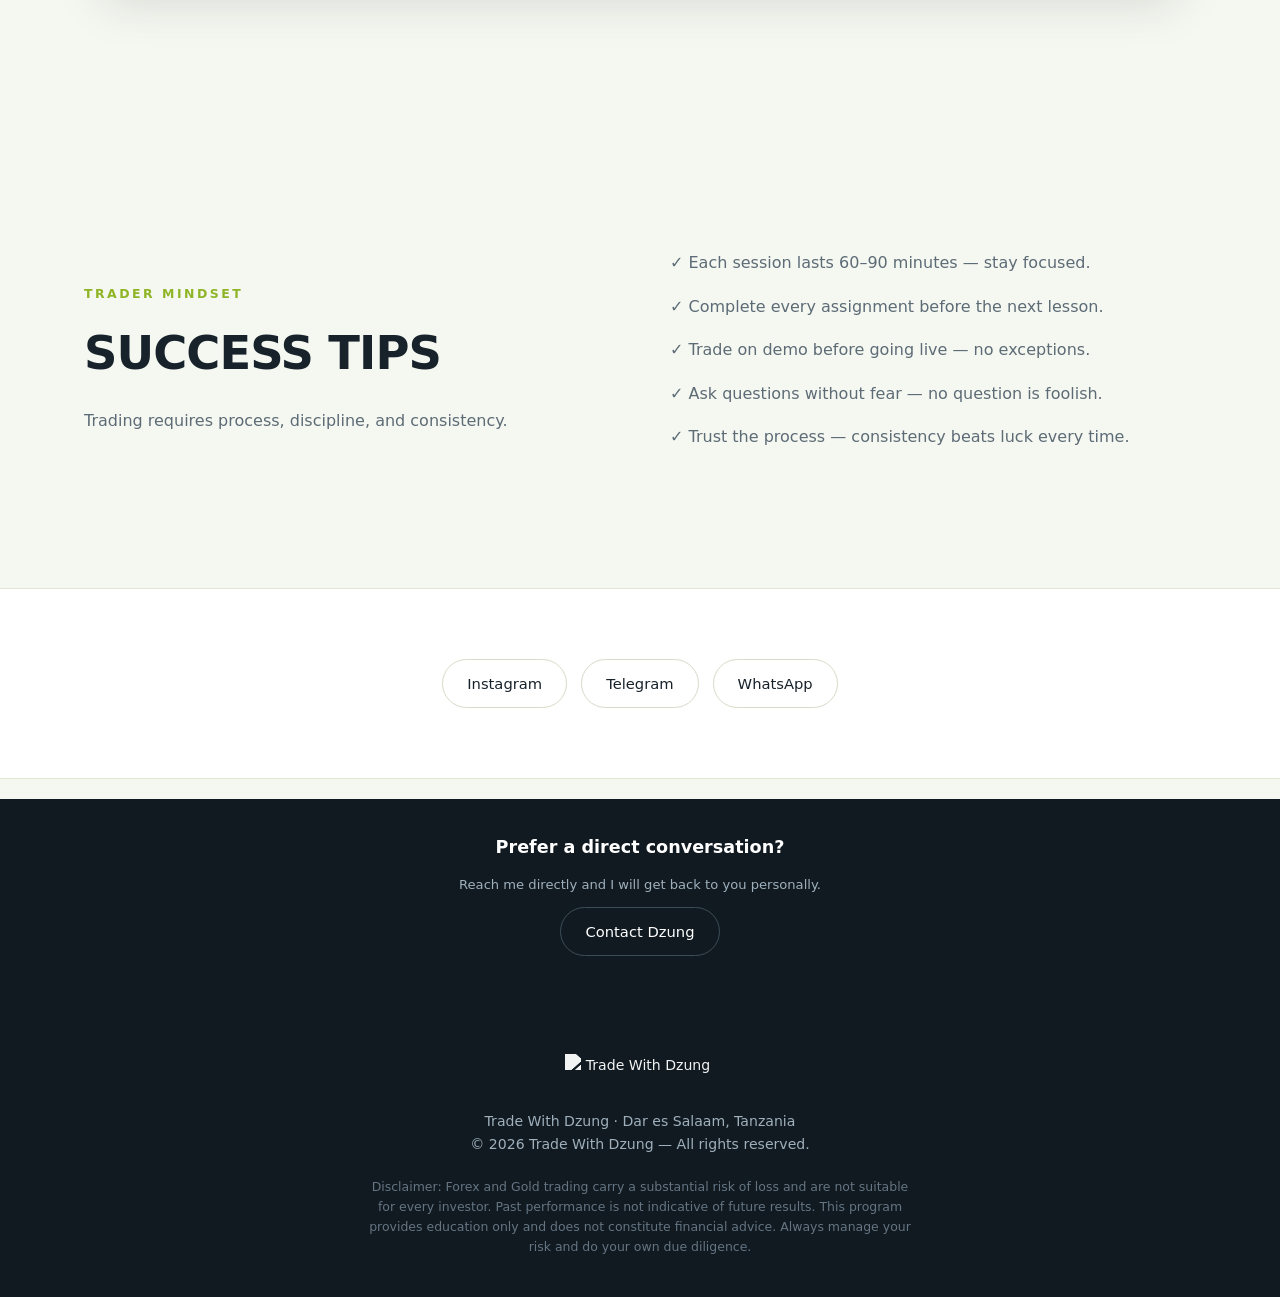
==== commit 75f7806f: "Update account.html" ====
--- a/account.html
+++ b/account.html
@@ -1,124 +1,519 @@
 <!DOCTYPE html>
 <html lang="en">
 <head>
-<meta charset="UTF-8">
-<meta name="viewport" content="width=device-width, initial-scale=1.0">
-<link rel="icon" type="image/png" href="logo.png">
-<link rel="preconnect" href="https://fonts.googleapis.com">
-<link href="https://fonts.googleapis.com/css2?family=Sora:wght@400;600;700;800&display=swap" rel="stylesheet">
-<link rel="stylesheet" href="styles.css">
-<title>Account &amp; Management — TradeWithDzung</title>
-<meta name="description" content="Professional forex account management. Fill the form and your details go directly to Dzung's WhatsApp.">
+  <meta charset="UTF-8">
+  <meta name="viewport" content="width=device-width, initial-scale=1.0">
+  <meta name="description" content="Trade With Dzung — A complete Forex and Gold trading education program from beginner to professional trader.">
+  <title>Trade With Dzung | Forex &amp; Gold Trading Program</title>
+
+  <!-- Connect your uploaded CSS file here. Rename it to styles.css if needed. -->
+  <link rel="stylesheet" href="styles.css">
 </head>
-<body>
-
+
+<body class="education-page">
+
+  <!-- ==================== NAVIGATION ==================== -->
   <nav class="nav">
-    <a href="index.html"><img src="logo.png" alt="TradeWithDzung"></a>
+    <a href="index.html" aria-label="Trade With Dzung">
+      <!-- Replace with your own logo/image if needed -->
+      <img src="assets/logo.png" alt="Trade With Dzung">
+    </a>
+
     <div class="links" id="navLinks">
-      <a class="tlink active" href="index.html" style="color:var(--lime)">Home</a>
-      <a class="tlink" href="#about">About</a>
-      <a class="tlink" href="education.html">Education& courses</a>
-      <a class="tlink" href="account.html">Account &amp; Management</a>
-      <a class="tlink" href="eas.html">EA Marketplace</a>
-      <a class="tlink" href="brokers.html">Brokers</a>
-      <a class="tlink" href="#contact">Contact</a>
-      <a class="btn" href="https://t.me/tradewithdzung" target="_blank">Join Telegram</a>
+      <a class="tlink active" href="#program">Program</a>
+      <a class="tlink" href="#beginner">Beginner</a>
+      <a class="tlink" href="#intermediate">Intermediate</a>
+      <a class="tlink" href="#professional">Professional</a>
+      <a class="tlink" href="#pricing">Pricing</a>
+      <a class="btn" href="#registration">Register</a>
     </div>
-    <button class="burger" aria-label="menu"><span></span><span></span><span></span></button>
+
+    <button class="burger" id="burger" aria-label="Fungua menu" aria-expanded="false">
+      <span></span><span></span><span></span>
+    </button>
   </nav>
 
-  <header class="page-hero">
-    <div class="tag" style="margin-bottom:20px"><span class="dot"></span> Account &amp; Management</div>
-    <h1>Your capital, <span style="color:var(--lime)">managed with discipline</span></h1>
-    <p>Too busy to trade, or tired of emotional decisions? I manage client accounts on MT4/MT5 with strict risk rules and transparent reporting. Fill in your details below — they go <strong style="color:var(--ink)">straight to my WhatsApp</strong> and I'll reply personally.</p>
-  </header>
-
-  <div class="form-wrap">
-    <div class="steps" style="margin:0 0 40px">
-      <div class="step reveal"><h3>1 · Fill the form</h3><p>Tell me about you, your capital and your goals.</p></div>
-      <div class="step reveal"><h3>2 · Chat on WhatsApp</h3><p>Your details arrive on my phone instantly. We discuss profit split, risk level and timeline.</p></div>
-      <div class="step reveal"><h3>3 · I trade, you track</h3><p>Connect your account and receive regular updates on performance.</p></div>
+  <main id="top">
+
+    <!-- ==================== HERO ==================== -->
+    <header class="hero">
+      <canvas id="fx"></canvas>
+
+      <div class="inner">
+        <div class="hero-grid">
+
+          <div>
+            <div class="tag">
+              <span class="dot"></span>
+              TRADE WITH DZUNG EDUCATION
+            </div>
+
+            <h1>
+              Learn to Trade
+              <span class="grad">Forex and Gold</span>
+            </h1>
+
+            <p class="lead">
+              From zero to a confident trader with discipline, market
+              understanding, and proper risk management.
+            </p>
+
+            <div class="cta-row">
+              <a class="btn" href="#pricing">View Packages</a>
+              <a class="btn ghost" href="#program">View Curriculum</a>
+            </div>
+          </div>
+
+          <div class="hero-photo">
+            <img src="assets/dzung-trader.jpg" alt="Dzung — XAUUSD and Forex trader">
+            <div class="float-badge">
+              <b>Dzung</b> · Forex &amp; XAUUSD Trader
+            </div>
+          </div>
+
+        </div>
+
+        <div class="ticker" aria-label="Trading instruments">
+          <div class="chip">
+            <div class="sym">XAUUSD</div>
+            <div class="prc">GOLD</div>
+            <div class="dir up">MARKET ANALYSIS</div>
+          </div>
+          <div class="chip">
+            <div class="sym">FOREX</div>
+            <div class="prc">CURRENCY PAIRS</div>
+            <div class="dir up">TECHNICAL ANALYSIS</div>
+          </div>
+          <div class="chip">
+            <div class="sym">SMC</div>
+            <div class="prc">SMART MONEY</div>
+            <div class="dir up">PRICE ACTION</div>
+          </div>
+        </div>
+      </div>
+    </header>
+
+    <!-- ==================== PROGRAM OVERVIEW ==================== -->
+    <div class="stats" id="program">
+      <div class="cell">
+        <div class="num">3</div>
+        <div class="lbl">Levels</div>
+      </div>
+      <div class="cell">
+        <div class="num">8</div>
+        <div class="lbl">Weeks</div>
+      </div>
+      <div class="cell">
+        <div class="num">5</div>
+        <div class="lbl">Packages</div>
+      </div>
+      <div class="cell">
+        <div class="num">1:1</div>
+        <div class="lbl">Mentorship</div>
+      </div>
     </div>
 
-    <form class="form-card reveal" id="acctForm">
-      <h3>Client Information Form</h3>
-      <p class="fnote">Fields marked * are required. Submitting opens WhatsApp with your details pre-filled.</p>
-
-      <div class="frow">
-        <div class="field"><label>Full name *</label><input name="Full name" required placeholder="e.g. John Mushi"></div>
-        <div class="field"><label>Phone / WhatsApp *</label><input name="Phone" required placeholder="+255 ..."></div>
-      </div>
-      <div class="frow">
-        <div class="field"><label>Email</label><input type="email" name="Email" placeholder="you@example.com"></div>
-        <div class="field"><label>Country *</label><input name="Country" required placeholder="e.g. Tanzania"></div>
-      </div>
-      <div class="frow">
-        <div class="field"><label>Broker name *</label><input name="Broker" required placeholder="e.g. Exness, XM, Deriv"></div>
-        <div class="field"><label>Account type</label>
-          <select name="Account type">
-            <option>MT4</option><option>MT5</option><option>cTrader</option><option>Other</option>
+    <!-- ==================== INTRO ==================== -->
+    <section>
+      <div class="kick">Trade With Dzung</div>
+      <h2 class="title">Learn Trading With A Complete System</h2>
+      <p class="sub">
+        Taught by Dzung, an XAUUSD and Forex trader and MQL5 EA developer.
+        Every lesson is based on real trading experience, not theory alone.
+        By the end of this program, you will be able to analyze the market,
+        enter trades with discipline, and build a sustainable trading process.
+      </p>
+    </section>
+
+    <!-- ==================== BEGINNER ==================== -->
+    <section id="beginner">
+      <div class="kick">Level 01</div>
+      <h2 class="title">BEGINNER LEVEL</h2>
+      <p class="sub">
+        <strong>Goal:</strong> Understand how the market works and avoid
+        losing money through preventable mistakes.
+      </p>
+
+      <div class="cards">
+
+        <article class="card">
+          <div class="ic">01</div>
+          <h3>Week 1 — Market Fundamentals</h3>
+          <p>Build a foundation in Forex, Gold, charts, and MetaTrader 5.</p>
+          <ul>
+            <li>What is Forex? How do financial markets work?</li>
+            <li>Currency pairs explained, and why trade Gold (XAUUSD)?</li>
+            <li>How to open a demo account with PU Prime or IC Markets</li>
+            <li>MetaTrader 5 — reading charts and placing orders</li>
+            <li>Candlesticks — types and what they mean</li>
+            <li>Timeframes from M1 to MN — meaning and when to use them</li>
+          </ul>
+        </article>
+
+        <article class="card">
+          <div class="ic">02</div>
+          <h3>Week 2 — Risk Management First</h3>
+          <p>Risk management protects your account and builds consistency.</p>
+          <ul>
+            <li>Risk management — why it matters</li>
+            <li>Lot size explained with real numerical examples</li>
+            <li>The 0.5% risk rule for every trade</li>
+            <li>Stop Loss and Take Profit — always use both</li>
+            <li>The maximum 2% daily loss rule</li>
+            <li>Beginner psychology — FOMO, revenge trading, and overtrading</li>
+          </ul>
+        </article>
+
+      </div>
+
+      <div class="signal">
+        <div class="s-top">
+          <div class="pair">WEEK 2 ASSIGNMENT</div>
+          <div class="live">Demo Practice</div>
+        </div>
+        <div class="row">
+          <small>Task</small>
+          <b>Trade on a demo account for two weeks</b>
+        </div>
+        <div class="row">
+          <small>Requirement</small>
+          <b>Complete 10 trade reports</b>
+        </div>
+        <div class="row">
+          <small>Include</small>
+          <b>Entry · SL · TP · Results</b>
+        </div>
+      </div>
+    </section>
+
+    <!-- ==================== INTERMEDIATE ==================== -->
+    <section id="intermediate">
+      <div class="kick">Level 02</div>
+      <h2 class="title">INTERMEDIATE LEVEL</h2>
+      <p class="sub">
+        <strong>Goal:</strong> Read charts confidently and identify setups independently.
+      </p>
+
+      <div class="cards">
+
+        <article class="card">
+          <div class="ic">03</div>
+          <h3>Week 3 — Technical Analysis</h3>
+          <ul>
+            <li>Support and Resistance — identifying real and false levels</li>
+            <li>Trend identification — higher highs and lower lows</li>
+            <li>Market structure — uptrend, downtrend, and range</li>
+            <li>EMA (20, 50, 200) — using them for confirmation</li>
+            <li>ATR — measuring volatility and setting accurate SL levels</li>
+            <li>Sessions — London, New York, and Asia — how XAUUSD behaves in each</li>
+          </ul>
+        </article>
+
+        <article class="card">
+          <div class="ic">04</div>
+          <h3>Week 4 — SMC Fundamentals</h3>
+          <ul>
+            <li>Who is Smart Money and what do they do?</li>
+            <li>Liquidity — stop hunts and taking highs and lows</li>
+            <li>Order Blocks — how to identify them on a chart</li>
+            <li>Break of Structure (BOS) versus Change of Character (CHoCH)</li>
+            <li>Fair Value Gaps (FVG) — what they are and how to trade them</li>
+            <li>Confluence — combining two or three factors before entering</li>
+          </ul>
+        </article>
+
+      </div>
+
+      <div class="signal">
+        <div class="s-top">
+          <div class="pair">WEEK 4 ASSIGNMENT</div>
+          <div class="live">Backtesting</div>
+        </div>
+        <div class="row">
+          <small>Task</small>
+          <b>Mark up the charts from the previous week</b>
+        </div>
+        <div class="row">
+          <small>Target</small>
+          <b>Identify at least five valid setups</b>
+        </div>
+        <div class="row">
+          <small>Setup</small>
+          <b>BOS / CHoCH with Order Block confluence</b>
+        </div>
+      </div>
+    </section>
+
+    <!-- ==================== PROFESSIONAL ==================== -->
+    <section id="professional">
+      <div class="kick">Level 03</div>
+      <h2 class="title">PROFESSIONAL LEVEL</h2>
+      <p class="sub">
+        <strong>Goal:</strong> Trade a live account consistently and confidently
+        without relying on someone else.
+      </p>
+
+      <div class="cards">
+
+        <article class="card">
+          <div class="ic">05</div>
+          <h3>Weeks 5–6 — Advanced SMC and Precise Execution</h3>
+          <ul>
+            <li>Multi-timeframe analysis — HTF for direction, LTF for entries</li>
+            <li>H4/H1 for market direction, M15/M5 for precise entries</li>
+            <li>Premium and Discount zones explained</li>
+            <li>Traps and false moves — how Smart Money misleads retail traders</li>
+            <li>News trading — how to use it or avoid it</li>
+            <li>Prop firm challenges — rules, strategy, and how to pass</li>
+          </ul>
+        </article>
+
+        <article class="card">
+          <div class="ic">06</div>
+          <h3>Week 7 — Trading as a Business</h3>
+          <ul>
+            <li>Your trading journal — why it cannot be skipped</li>
+            <li>Weekly performance review — understanding your statistics</li>
+            <li>EA fundamentals — how robots work (introduction to DzungPro EA)</li>
+            <li>Growing your account — from $200 to $1,000+ with patience</li>
+            <li>Account management — handling client capital responsibly</li>
+          </ul>
+        </article>
+
+        <article class="card">
+          <div class="ic">07</div>
+          <h3>Week 8 — Live Session and Graduation</h3>
+          <ul>
+            <li>Live trading session with Dzung — watch real-time analysis and execution</li>
+            <li>Deep Q&amp;A — get answers to all your remaining questions</li>
+            <li>Trade With Dzung Certificate of Completion</li>
+            <li>BONUS: One month of FREE access to Trade With Dzung Premium Signals</li>
+          </ul>
+        </article>
+
+      </div>
+    </section>
+
+    <!-- ==================== PRICING ==================== -->
+    <section id="pricing">
+      <div class="kick">Investment</div>
+      <h2 class="title">PRICING PLANS</h2>
+      <p class="sub">
+        Choose the package that matches your learning level and support needs.
+      </p>
+
+      <div class="ea-grid">
+
+        <article class="ea">
+          <div class="art">01</div>
+          <div class="body">
+            <h3>Beginner</h3>
+            <div class="pairline">Weeks 2–3</div>
+            <p>Fundamentals + Risk Management</p>
+            <ul>
+              <li>Group chat</li>
+              <li>Forex and Gold foundation</li>
+              <li>Risk Management</li>
+            </ul>
+            <div class="price-tag">80,000 TZS</div>
+            <a class="btn" href="#registration" data-education-package="Beginner — 80,000 TZS">Choose</a>
+          </div>
+        </article>
+
+        <article class="ea">
+          <div class="art">02</div>
+          <div class="body">
+            <h3>Intermediate</h3>
+            <div class="pairline">Weeks 3–4</div>
+            <p>Technical Analysis + SMC Fundamentals</p>
+            <ul>
+              <li>Group chat</li>
+              <li>Technical Analysis</li>
+              <li>SMC fundamentals</li>
+            </ul>
+            <div class="price-tag">150,000 TZS</div>
+            <a class="btn" href="#registration" data-education-package="Intermediate — 150,000 TZS">Choose</a>
+          </div>
+        </article>
+
+        <article class="ea">
+          <div class="art">03</div>
+          <div class="body">
+            <h3>Professional</h3>
+            <div class="pairline">Weeks 4–5</div>
+            <p>Advanced SMC + Live Session</p>
+            <ul>
+              <li>Group chat + 1-on-1</li>
+              <li>Advanced SMC</li>
+              <li>Live session</li>
+            </ul>
+            <div class="price-tag">250,000 TZS</div>
+            <a class="btn" href="#registration" data-education-package="Professional — 250,000 TZS">Choose</a>
+          </div>
+        </article>
+
+        <article class="ea">
+          <div class="art">04</div>
+          <div class="body">
+            <h3>Complete</h3>
+            <div class="pairline">Week 8</div>
+            <p>All three levels</p>
+            <ul>
+              <li>Group chat + 1-on-1</li>
+              <li>Full curriculum</li>
+              <li>Live + Q&amp;A</li>
+            </ul>
+            <div class="price-tag">380,000 TZS</div>
+            <a class="btn" href="#registration" data-education-package="Complete — 380,000 TZS">Choose</a>
+          </div>
+        </article>
+
+        <article class="ea">
+          <div class="art">05</div>
+          <div class="body">
+            <h3>VIP</h3>
+            <div class="pairline">Week 8 + 3 months</div>
+            <p>Everything + Premium Signals</p>
+            <ul>
+              <li>First 1-on-1 session</li>
+              <li>Full program</li>
+              <li>Premium Signals</li>
+            </ul>
+            <div class="price-tag">500,000 TZS</div>
+            <a class="btn" href="#registration" data-education-package="VIP — 500,000 TZS">Choose</a>
+          </div>
+        </article>
+
+      </div>
+    </section>
+
+    <!-- ==================== REGISTRATION ==================== -->
+    <section id="registration">
+      <div class="kick">Get Started</div>
+      <h2 class="title">PAYMENT AND REGISTRATION</h2>
+      <p class="sub">
+        Follow these steps to begin your Trade With Dzung program.
+      </p>
+
+      <div class="steps">
+        <article class="step">
+          <h3>Choose a package</h3>
+          <p>Choose the package that suits you from the pricing plans above.</p>
+        </article>
+
+        <article class="step">
+          <h3>Make payment</h3>
+          <p>Send payment through M-Pesa, Tigo Pesa, Airtel Money, or PayPal.</p>
+        </article>
+
+        <article class="step">
+          <h3>Keep your receipt</h3>
+          <p>Take a photo of your payment receipt.</p>
+        </article>
+
+        <article class="step">
+          <h3>Send it to Dzung</h3>
+          <p>Send the receipt photo through WhatsApp or Telegram.</p>
+        </article>
+
+        <article class="step">
+          <h3>Get access</h3>
+          <p>You will receive a welcome message and access within 24 hours.</p>
+        </article>
+      </div>
+
+      <form class="form-card education-form reveal" id="educationForm">
+        <h3>Registration Inquiry</h3>
+        <p class="fnote">Submit your details and your selected package will be sent directly to WhatsApp.</p>
+
+        <div class="field">
+          <label for="educationPackage">Selected package *</label>
+          <select id="educationPackage" name="Package" required>
+            <option value="">Choose a package</option>
+            <option>Beginner — 80,000 TZS</option>
+            <option>Intermediate — 150,000 TZS</option>
+            <option>Professional — 250,000 TZS</option>
+            <option>Complete — 380,000 TZS</option>
+            <option>VIP — 500,000 TZS</option>
           </select>
         </div>
-      </div>
-      <div class="frow">
-        <div class="field"><label>Account balance (USD) *</label><input name="Balance (USD)" required placeholder="e.g. 500"></div>
-        <div class="field"><label>Trading experience</label>
-          <select name="Experience">
-            <option>Beginner (0–1 yr)</option><option>Intermediate (1–3 yrs)</option><option>Advanced (3+ yrs)</option>
-          </select>
-        </div>
-      </div>
-
-      <div class="field"><label>Service(s) you want *</label>
-        <div style="display:flex;gap:18px;flex-wrap:wrap;color:var(--mut);font-size:.92rem;padding:4px 0">
-          <label><input type="checkbox" name="services" value="Account Management"> Account Management</label>
-          <label><input type="checkbox" name="services" value="Profit-share Trading"> Profit-share Trading</label>
-          <label><input type="checkbox" name="services" value="1-on-1 Mentorship"> 1-on-1 Mentorship</label>
-          <label><input type="checkbox" name="services" value="Broker Verification"> Broker Verification</label>
-        </div>
-      </div>
-
-      <div class="frow">
-        <div class="field"><label>Risk level you're comfortable with</label>
-          <select name="Risk level">
-            <option>Low (steady growth)</option><option>Medium (balanced)</option><option>High (aggressive)</option>
-          </select>
-        </div>
-        <div class="field"><label>Preferred contact time</label><input name="Best time to contact" placeholder="e.g. Evenings, EAT"></div>
-      </div>
-
-      <div class="field"><label>Your goals / extra notes</label>
-        <textarea name="Notes" placeholder="Tell me your target, timeline, or anything else I should know..."></textarea>
-      </div>
-
-      <button type="submit" class="btn wa-send"><svg viewBox="0 0 24 24"><path d="M17.47 14.38c-.3-.15-1.76-.87-2.03-.97-.27-.1-.47-.15-.67.15-.2.3-.77.97-.94 1.17-.17.2-.35.22-.64.07-.3-.15-1.26-.46-2.4-1.47-.89-.79-1.49-1.77-1.66-2.07-.17-.3-.02-.46.13-.61.13-.13.3-.35.44-.52.15-.17.2-.3.3-.5.1-.2.05-.37-.02-.52-.08-.15-.67-1.62-.92-2.22-.24-.58-.49-.5-.67-.51h-.57c-.2 0-.52.07-.8.37-.27.3-1.04 1.02-1.04 2.5 0 1.47 1.07 2.9 1.22 3.1.15.2 2.1 3.2 5.1 4.49.71.3 1.27.49 1.7.63.72.23 1.37.2 1.88.12.57-.09 1.76-.72 2-1.42.25-.7.25-1.29.18-1.42-.08-.12-.28-.2-.57-.34zm-5.42 7.4h-.01a9.87 9.87 0 0 1-5.03-1.38l-.36-.21-3.74.98 1-3.65-.24-.37a9.86 9.86 0 1 1 8.38 4.63zm8.42-18.3A11.82 11.82 0 0 0 12.05 0C5.5 0 .16 5.33.16 11.89c0 2.1.55 4.14 1.59 5.95L.06 24l6.3-1.65a11.88 11.88 0 0 0 5.68 1.45h.01c6.55 0 11.89-5.34 11.89-11.9 0-3.18-1.24-6.16-3.47-8.41z"/></svg> Send to WhatsApp</button>
-      <div class="form-ok" id="acctOk">✔ WhatsApp opened with your details. If it didn't, message me directly at +255 745 199 576.</div>
-    </form>
-  </div>
-
-  <div class="socials">
-    <a class="soc" href="https://t.me/tradewithdzung" target="_blank"><svg viewBox="0 0 24 24"><path d="M9.04 15.7l-.38 5.36c.55 0 .79-.24 1.08-.52l2.6-2.48 5.38 3.94c.99.55 1.69.26 1.96-.9L22.9 4.6c.32-1.45-.52-2.02-1.48-1.66L2.2 10.9c-1.42.55-1.4 1.34-.24 1.7l4.93 1.53L18.26 6.8c.6-.4 1.14-.18.7.22z"/></svg> Telegram</a>
-    <a class="soc" href="https://www.instagram.com/tradewithdzung?stkn=azIyY24zc2JjOWRv" target="_blank"><svg viewBox="0 0 24 24"><path d="M12 2.16c3.2 0 3.58.01 4.85.07 3.25.15 4.77 1.69 4.92 4.92.06 1.27.07 1.65.07 4.85s-.01 3.58-.07 4.85c-.15 3.23-1.66 4.77-4.92 4.92-1.27.06-1.64.07-4.85.07s-3.58-.01-4.85-.07c-3.26-.15-4.77-1.7-4.92-4.92C2.17 15.58 2.16 15.2 2.16 12s.01-3.58.07-4.85C2.38 3.92 3.9 2.38 7.15 2.23 8.42 2.17 8.8 2.16 12 2.16zM12 0C8.74 0 8.33.01 7.05.07 2.7.27.27 2.69.07 7.05.01 8.33 0 8.74 0 12s.01 3.67.07 4.95c.2 4.36 2.62 6.78 6.98 6.98C8.33 23.99 8.74 24 12 24s3.67-.01 4.95-.07c4.35-.2 6.78-2.62 6.98-6.98.06-1.28.07-1.69.07-4.95s-.01-3.67-.07-4.95C23.78 2.7 21.36.27 17 .07 15.67.01 15.26 0 12 0zm0 5.84A6.16 6.16 0 1 0 18.16 12 6.16 6.16 0 0 0 12 5.84zm0 10.15A4 4 0 1 1 16 12a4 4 0 0 1-4 3.99zm6.4-11.85a1.44 1.44 0 1 0 1.44 1.44 1.44 1.44 0 0 0-1.44-1.44z"/></svg> Instagram</a>
-    <a class="soc" href="https://www.tiktok.com/@tradewithdzung?_r=1&_t=ZS-99aoD9HJnmC" target="_blank"><svg viewBox="0 0 24 24"><path d="M19.59 6.69a4.83 4.83 0 0 1-3.77-4.25V2h-3.45v13.67a2.9 2.9 0 1 1-2.01-2.77V9.39a6.34 6.34 0 1 0 5.46 6.28V8.69a8.16 8.16 0 0 0 4.77 1.52v-3.4a4.85 4.85 0 0 1-1-.12z"/></svg> TikTok</a>
-    <a class="soc" href="https://youtube.com/@tradewithdzung?si=ZJ-uL6FaXeh6e82T" target="_blank"><svg viewBox="0 0 24 24"><path d="M23.5 6.19a3.02 3.02 0 0 0-2.12-2.14C19.5 3.55 12 3.55 12 3.55s-7.5 0-9.38.5A3.02 3.02 0 0 0 .5 6.19C0 8.07 0 12 0 12s0 3.93.5 5.81a3.02 3.02 0 0 0 2.12 2.14c1.88.5 9.38.5 9.38.5s7.5 0 9.38-.5a3.02 3.02 0 0 0 2.12-2.14C24 15.93 24 12 24 12s0-3.93-.5-5.81zM9.55 15.57V8.43L15.82 12z"/></svg> YouTube</a>
-    <a class="soc" href="https://whatsapp.com/channel/0029Vb87YiJAzNc2whz7le1A" target="_blank"><svg viewBox="0 0 24 24"><path d="M17.47 14.38c-.3-.15-1.76-.87-2.03-.97-.27-.1-.47-.15-.67.15-.2.3-.77.97-.94 1.17-.17.2-.35.22-.64.07-.3-.15-1.26-.46-2.4-1.47-.89-.79-1.49-1.77-1.66-2.07-.17-.3-.02-.46.13-.61.13-.13.3-.35.44-.52.15-.17.2-.3.3-.5.1-.2.05-.37-.02-.52-.08-.15-.67-1.62-.92-2.22-.24-.58-.49-.5-.67-.51h-.57c-.2 0-.52.07-.8.37-.27.3-1.04 1.02-1.04 2.5 0 1.47 1.07 2.9 1.22 3.1.15.2 2.1 3.2 5.1 4.49.71.3 1.27.49 1.7.63.72.23 1.37.2 1.88.12.57-.09 1.76-.72 2-1.42.25-.7.25-1.29.18-1.42-.08-.12-.28-.2-.57-.34zm-5.42 7.4h-.01a9.87 9.87 0 0 1-5.03-1.38l-.36-.21-3.74.98 1-3.65-.24-.37a9.86 9.86 0 1 1 8.38 4.63zm8.42-18.3A11.82 11.82 0 0 0 12.05 0C5.5 0 .16 5.33.16 11.89c0 2.1.55 4.14 1.59 5.95L.06 24l6.3-1.65a11.88 11.88 0 0 0 5.68 1.45h.01c6.55 0 11.89-5.34 11.89-11.9 0-3.18-1.24-6.16-3.47-8.41z"/></svg> WhatsApp Channel</a>
-  </div>
-
+
+        <div class="frow">
+          <div class="field"><label>Full name *</label><input name="Full name" required placeholder="Your name"></div>
+          <div class="field"><label>Phone / WhatsApp *</label><input name="Phone" required placeholder="+255 ..."></div>
+        </div>
+        <div class="frow">
+          <div class="field"><label>Email</label><input type="email" name="Email" placeholder="you@example.com"></div>
+          <div class="field"><label>Country</label><input name="Country" placeholder="e.g. Tanzania"></div>
+        </div>
+        <div class="frow">
+          <div class="field"><label>Preferred payment method</label>
+            <select name="Payment method"><option>M-Pesa</option><option>Tigo Pesa</option><option>Airtel Money</option><option>PayPal</option><option>Not sure yet</option></select>
+          </div>
+          <div class="field"><label>Trading experience</label>
+            <select name="Experience"><option>Complete beginner</option><option>Some experience</option><option>Experienced trader</option></select>
+          </div>
+        </div>
+        <div class="field"><label>Questions / notes</label>
+          <textarea name="Notes" placeholder="Tell me about your goals or ask any questions..."></textarea>
+        </div>
+
+        <button type="submit" class="btn wa-send">Send registration to WhatsApp</button>
+        <div class="form-ok" id="educationOk">WhatsApp opened with your registration details.</div>
+      </form>
+    </section>
+
+    <!-- ==================== SUCCESS TIPS ==================== -->
+    <section>
+      <div class="grid2">
+
+        <div>
+          <div class="kick">Trader Mindset</div>
+          <h2 class="title">SUCCESS TIPS</h2>
+          <p class="sub">
+            Trading requires process, discipline, and consistency.
+          </p>
+        </div>
+
+        <div class="about-txt">
+          <p>✓ Each session lasts 60–90 minutes — stay focused.</p>
+          <p>✓ Complete every assignment before the next lesson.</p>
+          <p>✓ Trade on demo before going live — no exceptions.</p>
+          <p>✓ Ask questions without fear — no question is foolish.</p>
+          <p>✓ Trust the process — consistency beats luck every time.</p>
+        </div>
+
+      </div>
+    </section>
+
+    <!-- ==================== CONTACT ==================== -->
+    <div class="socials">
+      <a class="soc" href="#" aria-label="Instagram">Instagram</a>
+      <a class="soc" href="#" aria-label="Telegram">Telegram</a>
+      <a class="soc" href="#" aria-label="WhatsApp">WhatsApp</a>
+    </div>
+
+    <div class="socials socials-secondary">
+      <a class="soc direct-contact" href="#registration">Contact Dzung</a>
+    </div>
+
+  </main>
+
+  <!-- ==================== FOOTER ==================== -->
   <footer>
-    <img class="flogo" src="logo.png" alt="TradeWithDzung">
+    <img class="flogo" src="assets/logo-white.png" alt="Trade With Dzung">
+    <p>Trade With Dzung · Dar es Salaam, Tanzania</p>
     <p>
-      <a href="https://t.me/tradewithdzung" target="_blank">Telegram</a> ·
-      <a href="https://www.instagram.com/tradewithdzung?stkn=azIyY24zc2JjOWRv" target="_blank">Instagram</a> ·
-      <a href="https://www.tiktok.com/@tradewithdzung?_r=1&_t=ZS-99aoD9HJnmC" target="_blank">TikTok</a> ·
-      <a href="https://youtube.com/@tradewithdzung?si=ZJ-uL6FaXeh6e82T" target="_blank">YouTube</a> ·
-      <a href="https://whatsapp.com/channel/0029Vb87YiJAzNc2whz7le1A" target="_blank">WhatsApp Channel</a> ·
-      <a href="mailto:derickmushi80@gmail.com">Email</a>
+      © 2026 Trade With Dzung — All rights reserved.
     </p>
-    <p style="margin-top:10px">Personal WhatsApp: <a href="https://wa.me/255745199576" target="_blank">+255 745 199 576</a></p>
-    <p class="risk">Trading forex, gold, indices and crypto carries substantial risk of loss and is not suitable for every investor. Past performance is not indicative of future results. TradeWithDzung provides education, tools and account services — always do your own due diligence.</p>
-    <p style="margin-top:18px">© 2026 TradeWithDzung. All rights reserved.</p>
+    <p class="risk">
+      Disclaimer: Forex and Gold trading carry a substantial risk of loss and are not suitable for every investor.
+      Past performance is not indicative of future results. This program provides education only and does not constitute financial advice.
+      Always manage your risk and do your own due diligence.
+    </p>
   </footer>
 
-<script src="script.js"></script>
+  <script src="script.js"></script>
+
 </body>
 </html>
--- a/styles.css
+++ b/styles.css
@@ -270,6 +270,35 @@
   display:none;margin-top:18px;padding:14px 18px;border-radius:12px;
   background:#e8f7ee;border:1px solid #b9e6c9;color:#15803d;font-size:.9rem;text-align:center;
 }
+
+/* account overview */
+.account-overview{padding:10px 5vw 100px;max-width:1240px;margin:0 auto}
+.overview-heading{max-width:680px;margin-bottom:42px}
+.account-options{display:grid;grid-template-columns:repeat(3,1fr);gap:18px}
+.account-option{background:#fff;border:1px solid var(--line);border-radius:var(--r);padding:28px 26px;box-shadow:0 6px 22px -12px rgba(23,34,43,.1);transition:.3s}
+.account-option:hover{transform:translateY(-6px);border-color:var(--lime2);box-shadow:0 20px 42px -18px rgba(143,181,39,.28)}
+.option-number{color:var(--lime);font-size:.76rem;font-weight:800;letter-spacing:.16em}
+.account-option h3{font-size:1.15rem;margin:22px 0 10px}
+.account-option p,.account-option li{color:var(--mut);font-size:.9rem}
+.account-option ul{list-style:none;margin-top:18px}
+.account-option li{padding:6px 0 6px 20px;position:relative}
+.account-option li::before{content:"";position:absolute;left:0;top:15px;width:10px;height:2px;background:var(--lime2)}
+.account-detail-grid{display:grid;grid-template-columns:1.1fr .9fr;gap:18px;margin-top:18px}
+.detail-panel{background:#fff;border:1px solid var(--line);border-radius:var(--r);padding:32px 30px}
+.detail-panel h3{font-size:1.3rem;margin:12px 0 24px}
+.detail-list{display:grid;gap:16px}
+.detail-list>div{display:grid;grid-template-columns:34px 1fr;gap:12px;align-items:start}
+.detail-list b{display:grid;place-items:center;width:32px;height:32px;border-radius:50%;background:var(--lime-soft);color:var(--lime);font-size:.72rem}
+.detail-list p,.detail-panel-dark p{color:var(--mut);font-size:.9rem}
+.detail-list strong{color:var(--ink)}
+.detail-panel-dark{background:var(--dark);border-color:var(--dark);color:#fff}
+.detail-panel-dark .kick{color:var(--lime2)}
+.detail-panel-dark p{color:#b7c4cc}
+.detail-panel-dark .detail-note{border-top:1px solid #3c4b54;margin-top:24px;padding-top:20px;color:#d3dde2}
+.account-faq{margin-top:18px;background:var(--lime-soft);border:1px solid #d6e6ae;border-radius:var(--r);padding:32px 30px}
+.account-faq h3{font-size:1.3rem;margin:12px 0 24px}
+.faq-grid{display:grid;grid-template-columns:1fr 1fr;gap:22px 36px}
+.faq-grid b{font-size:.94rem}.faq-grid p{color:var(--mut);font-size:.87rem;margin-top:5px}
 
 /* EA grid */
 .ea-grid{display:grid;grid-template-columns:repeat(auto-fit,minmax(300px,1fr));gap:26px;margin-top:56px}
@@ -381,6 +410,9 @@
   .page-hero{padding:126px 20px 42px}
   .form-wrap{padding-inline:20px}
   .form-card{padding:26px 20px;border-radius:18px}
+  .account-overview{padding:10px 20px 70px}
+  .account-options,.account-detail-grid,.faq-grid{grid-template-columns:1fr}
+  .account-option,.detail-panel,.account-faq{padding:26px 22px}
   .ea-grid{grid-template-columns:1fr;gap:16px;margin-top:34px}
   .ea .body{padding:24px 22px}
-}+}
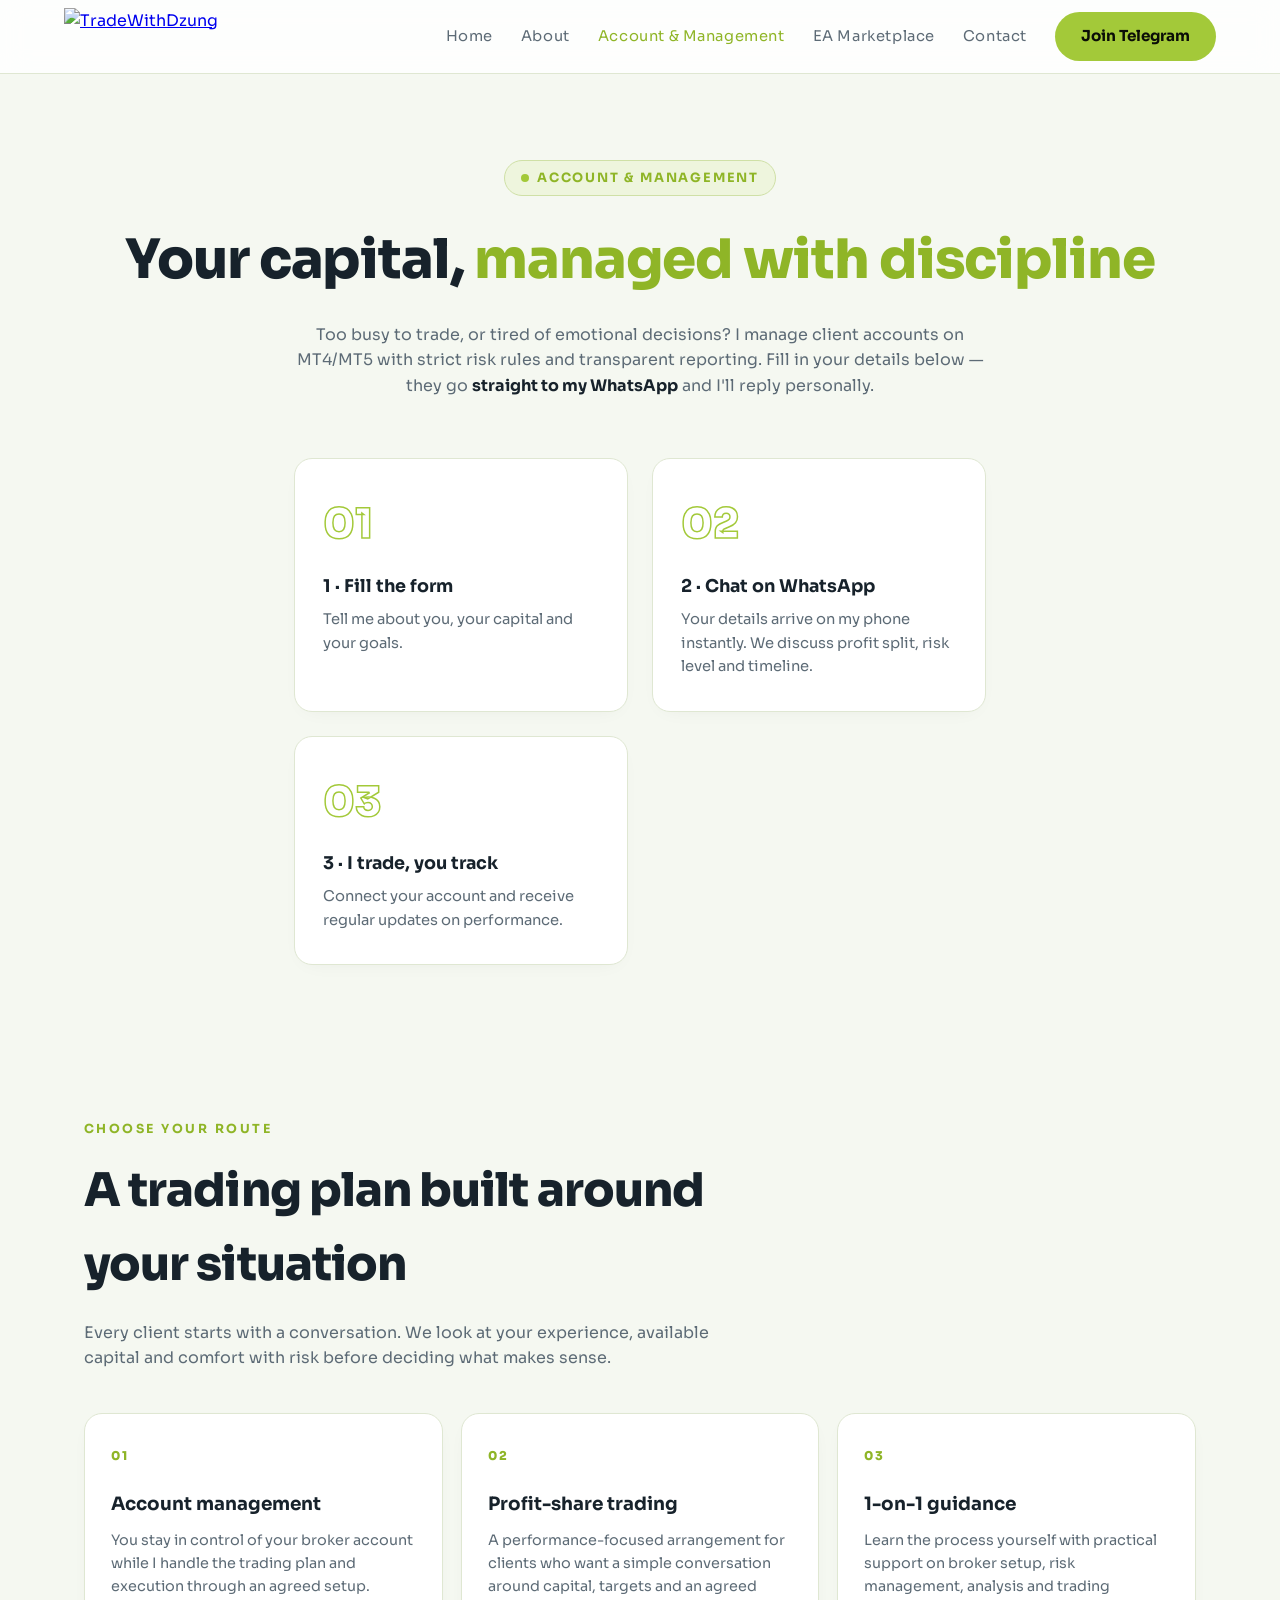
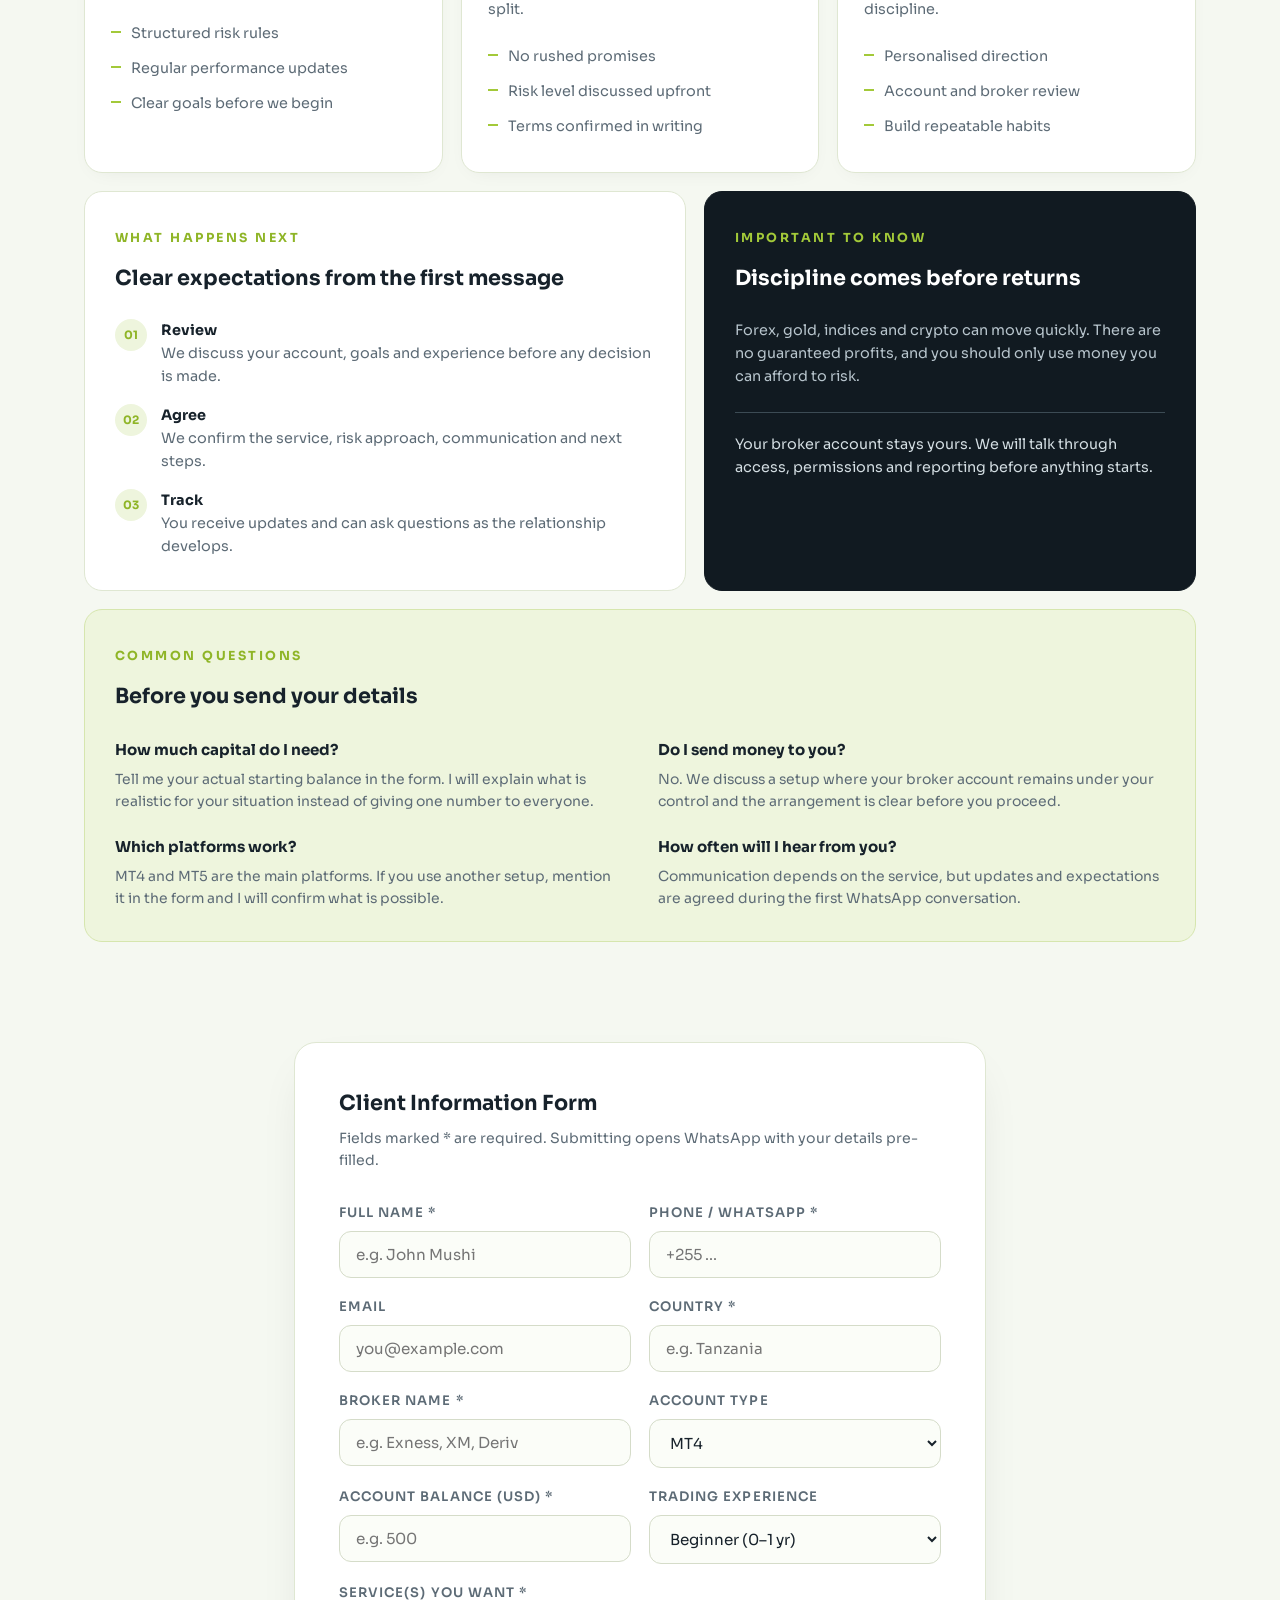
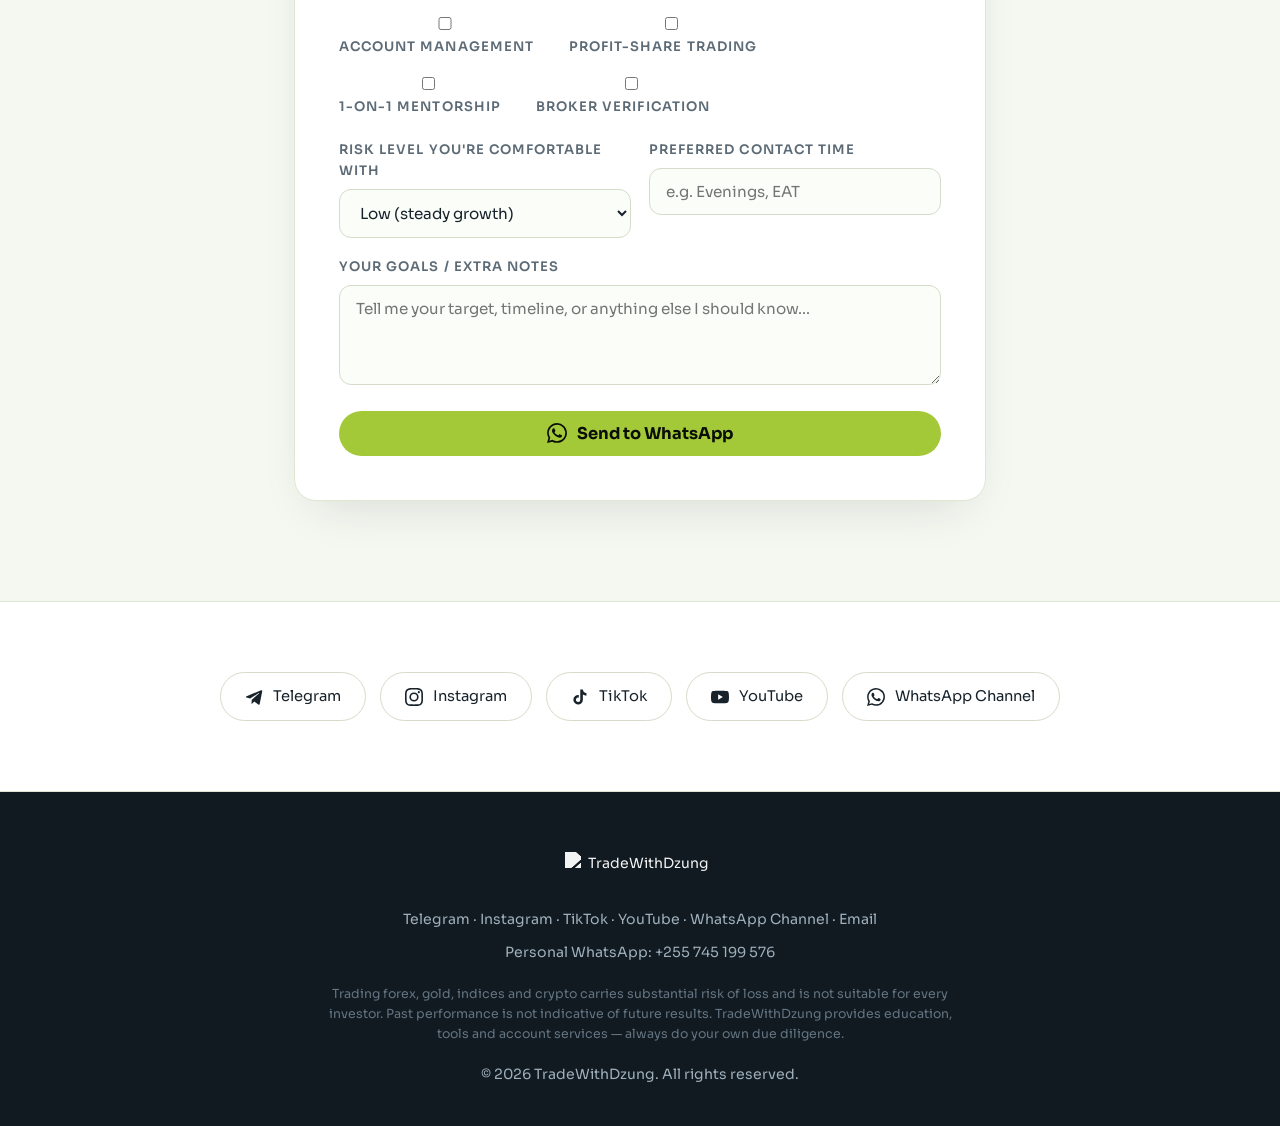
==== commit be403227: "Update print statement from 'Hello' to 'Goodbye'" ====
--- a/account.html
+++ b/account.html
@@ -1,519 +1,183 @@
 <!DOCTYPE html>
 <html lang="en">
 <head>
-  <meta charset="UTF-8">
-  <meta name="viewport" content="width=device-width, initial-scale=1.0">
-  <meta name="description" content="Trade With Dzung — A complete Forex and Gold trading education program from beginner to professional trader.">
-  <title>Trade With Dzung | Forex &amp; Gold Trading Program</title>
+<meta charset="UTF-8">
+<meta name="viewport" content="width=device-width, initial-scale=1.0">
+<link rel="icon" type="image/png" href="assets/logo.png">
+<link rel="preconnect" href="https://fonts.googleapis.com">
+<link href="https://fonts.googleapis.com/css2?family=Sora:wght@400;600;700;800&display=swap" rel="stylesheet">
+<link rel="stylesheet" href="styles.css">
+<title>Account &amp; Management — TradeWithDzung</title>
+<meta name="description" content="Professional forex account management. Fill the form and your details go directly to Dzung's WhatsApp.">
+</head>
+<body>
 
-  <!-- Connect your uploaded CSS file here. Rename it to styles.css if needed. -->
-  <link rel="stylesheet" href="styles.css">
-</head>
+  <nav class="nav">
+    <a href="index.html"><img src="assets/logo.png" alt="TradeWithDzung"></a>
+    <div class="links" id="navLinks">
+      <a class="tlink" href="index.html">Home</a>
+      <a class="tlink" href="index.html#about">About</a>
+      <a class="tlink active" href="account.html" style="color:var(--lime)">Account &amp; Management</a>
+      <a class="tlink" href="eas.html">EA Marketplace</a>
+      <a class="tlink" href="index.html#contact">Contact</a>
+      <a class="btn" href="https://t.me/tradewithdzung" target="_blank">Join Telegram</a>
+    </div>
+    <button class="burger" aria-label="menu"><span></span><span></span><span></span></button>
+  </nav>
 
-<body class="education-page">
+  <header class="page-hero">
+    <div class="tag" style="margin-bottom:20px"><span class="dot"></span> Account &amp; Management</div>
+    <h1>Your capital, <span style="color:var(--lime)">managed with discipline</span></h1>
+    <p>Too busy to trade, or tired of emotional decisions? I manage client accounts on MT4/MT5 with strict risk rules and transparent reporting. Fill in your details below — they go <strong style="color:var(--ink)">straight to my WhatsApp</strong> and I'll reply personally.</p>
+  </header>
 
-  <!-- ==================== NAVIGATION ==================== -->
-  <nav class="nav">
-    <a href="index.html" aria-label="Trade With Dzung">
-      <!-- Replace with your own logo/image if needed -->
-      <img src="assets/logo.png" alt="Trade With Dzung">
-    </a>
+  <div class="form-wrap">
+    <div class="steps" style="margin:0 0 40px">
+      <div class="step reveal"><h3>1 · Fill the form</h3><p>Tell me about you, your capital and your goals.</p></div>
+      <div class="step reveal"><h3>2 · Chat on WhatsApp</h3><p>Your details arrive on my phone instantly. We discuss profit split, risk level and timeline.</p></div>
+      <div class="step reveal"><h3>3 · I trade, you track</h3><p>Connect your account and receive regular updates on performance.</p></div>
+    </div>
+  </div>
 
-    <div class="links" id="navLinks">
-      <a class="tlink active" href="#program">Program</a>
-      <a class="tlink" href="#beginner">Beginner</a>
-      <a class="tlink" href="#intermediate">Intermediate</a>
-      <a class="tlink" href="#professional">Professional</a>
-      <a class="tlink" href="#pricing">Pricing</a>
-      <a class="btn" href="#registration">Register</a>
+  <section class="account-overview">
+    <div class="overview-heading reveal">
+      <span class="kick">Choose your route</span>
+      <h2 class="title">A trading plan built around your situation</h2>
+      <p class="sub">Every client starts with a conversation. We look at your experience, available capital and comfort with risk before deciding what makes sense.</p>
     </div>
 
-    <button class="burger" id="burger" aria-label="Fungua menu" aria-expanded="false">
-      <span></span><span></span><span></span>
-    </button>
-  </nav>
+    <div class="account-options">
+      <article class="account-option reveal">
+        <span class="option-number">01</span>
+        <h3>Account management</h3>
+        <p>You stay in control of your broker account while I handle the trading plan and execution through an agreed setup.</p>
+        <ul><li>Structured risk rules</li><li>Regular performance updates</li><li>Clear goals before we begin</li></ul>
+      </article>
+      <article class="account-option reveal">
+        <span class="option-number">02</span>
+        <h3>Profit-share trading</h3>
+        <p>A performance-focused arrangement for clients who want a simple conversation around capital, targets and an agreed split.</p>
+        <ul><li>No rushed promises</li><li>Risk level discussed upfront</li><li>Terms confirmed in writing</li></ul>
+      </article>
+      <article class="account-option reveal">
+        <span class="option-number">03</span>
+        <h3>1-on-1 guidance</h3>
+        <p>Learn the process yourself with practical support on broker setup, risk management, analysis and trading discipline.</p>
+        <ul><li>Personalised direction</li><li>Account and broker review</li><li>Build repeatable habits</li></ul>
+      </article>
+    </div>
 
-  <main id="top">
-
-    <!-- ==================== HERO ==================== -->
-    <header class="hero">
-      <canvas id="fx"></canvas>
-
-      <div class="inner">
-        <div class="hero-grid">
-
-          <div>
-            <div class="tag">
-              <span class="dot"></span>
-              TRADE WITH DZUNG EDUCATION
-            </div>
-
-            <h1>
-              Learn to Trade
-              <span class="grad">Forex and Gold</span>
-            </h1>
-
-            <p class="lead">
-              From zero to a confident trader with discipline, market
-              understanding, and proper risk management.
-            </p>
-
-            <div class="cta-row">
-              <a class="btn" href="#pricing">View Packages</a>
-              <a class="btn ghost" href="#program">View Curriculum</a>
-            </div>
-          </div>
-
-          <div class="hero-photo">
-            <img src="assets/dzung-trader.jpg" alt="Dzung — XAUUSD and Forex trader">
-            <div class="float-badge">
-              <b>Dzung</b> · Forex &amp; XAUUSD Trader
-            </div>
-          </div>
-
-        </div>
-
-        <div class="ticker" aria-label="Trading instruments">
-          <div class="chip">
-            <div class="sym">XAUUSD</div>
-            <div class="prc">GOLD</div>
-            <div class="dir up">MARKET ANALYSIS</div>
-          </div>
-          <div class="chip">
-            <div class="sym">FOREX</div>
-            <div class="prc">CURRENCY PAIRS</div>
-            <div class="dir up">TECHNICAL ANALYSIS</div>
-          </div>
-          <div class="chip">
-            <div class="sym">SMC</div>
-            <div class="prc">SMART MONEY</div>
-            <div class="dir up">PRICE ACTION</div>
-          </div>
+    <div class="account-detail-grid">
+      <div class="detail-panel reveal">
+        <span class="kick">What happens next</span>
+        <h3>Clear expectations from the first message</h3>
+        <div class="detail-list">
+          <div><b>01</b><p><strong>Review</strong><br>We discuss your account, goals and experience before any decision is made.</p></div>
+          <div><b>02</b><p><strong>Agree</strong><br>We confirm the service, risk approach, communication and next steps.</p></div>
+          <div><b>03</b><p><strong>Track</strong><br>You receive updates and can ask questions as the relationship develops.</p></div>
         </div>
       </div>
-    </header>
-
-    <!-- ==================== PROGRAM OVERVIEW ==================== -->
-    <div class="stats" id="program">
-      <div class="cell">
-        <div class="num">3</div>
-        <div class="lbl">Levels</div>
-      </div>
-      <div class="cell">
-        <div class="num">8</div>
-        <div class="lbl">Weeks</div>
-      </div>
-      <div class="cell">
-        <div class="num">5</div>
-        <div class="lbl">Packages</div>
-      </div>
-      <div class="cell">
-        <div class="num">1:1</div>
-        <div class="lbl">Mentorship</div>
+      <div class="detail-panel detail-panel-dark reveal">
+        <span class="kick">Important to know</span>
+        <h3>Discipline comes before returns</h3>
+        <p>Forex, gold, indices and crypto can move quickly. There are no guaranteed profits, and you should only use money you can afford to risk.</p>
+        <p class="detail-note">Your broker account stays yours. We will talk through access, permissions and reporting before anything starts.</p>
       </div>
     </div>
 
-    <!-- ==================== INTRO ==================== -->
-    <section>
-      <div class="kick">Trade With Dzung</div>
-      <h2 class="title">Learn Trading With A Complete System</h2>
-      <p class="sub">
-        Taught by Dzung, an XAUUSD and Forex trader and MQL5 EA developer.
-        Every lesson is based on real trading experience, not theory alone.
-        By the end of this program, you will be able to analyze the market,
-        enter trades with discipline, and build a sustainable trading process.
-      </p>
-    </section>
+    <div class="account-faq reveal">
+      <span class="kick">Common questions</span>
+      <h3>Before you send your details</h3>
+      <div class="faq-grid">
+        <div><b>How much capital do I need?</b><p>Tell me your actual starting balance in the form. I will explain what is realistic for your situation instead of giving one number to everyone.</p></div>
+        <div><b>Do I send money to you?</b><p>No. We discuss a setup where your broker account remains under your control and the arrangement is clear before you proceed.</p></div>
+        <div><b>Which platforms work?</b><p>MT4 and MT5 are the main platforms. If you use another setup, mention it in the form and I will confirm what is possible.</p></div>
+        <div><b>How often will I hear from you?</b><p>Communication depends on the service, but updates and expectations are agreed during the first WhatsApp conversation.</p></div>
+      </div>
+    </div>
+  </section>
 
-    <!-- ==================== BEGINNER ==================== -->
-    <section id="beginner">
-      <div class="kick">Level 01</div>
-      <h2 class="title">BEGINNER LEVEL</h2>
-      <p class="sub">
-        <strong>Goal:</strong> Understand how the market works and avoid
-        losing money through preventable mistakes.
-      </p>
+  <div class="form-wrap">
 
-      <div class="cards">
+    <form class="form-card reveal" id="acctForm">
+      <h3>Client Information Form</h3>
+      <p class="fnote">Fields marked * are required. Submitting opens WhatsApp with your details pre-filled.</p>
 
-        <article class="card">
-          <div class="ic">01</div>
-          <h3>Week 1 — Market Fundamentals</h3>
-          <p>Build a foundation in Forex, Gold, charts, and MetaTrader 5.</p>
-          <ul>
-            <li>What is Forex? How do financial markets work?</li>
-            <li>Currency pairs explained, and why trade Gold (XAUUSD)?</li>
-            <li>How to open a demo account with PU Prime or IC Markets</li>
-            <li>MetaTrader 5 — reading charts and placing orders</li>
-            <li>Candlesticks — types and what they mean</li>
-            <li>Timeframes from M1 to MN — meaning and when to use them</li>
-          </ul>
-        </article>
-
-        <article class="card">
-          <div class="ic">02</div>
-          <h3>Week 2 — Risk Management First</h3>
-          <p>Risk management protects your account and builds consistency.</p>
-          <ul>
-            <li>Risk management — why it matters</li>
-            <li>Lot size explained with real numerical examples</li>
-            <li>The 0.5% risk rule for every trade</li>
-            <li>Stop Loss and Take Profit — always use both</li>
-            <li>The maximum 2% daily loss rule</li>
-            <li>Beginner psychology — FOMO, revenge trading, and overtrading</li>
-          </ul>
-        </article>
-
+      <div class="frow">
+        <div class="field"><label>Full name *</label><input name="Full name" required placeholder="e.g. John Mushi"></div>
+        <div class="field"><label>Phone / WhatsApp *</label><input name="Phone" required placeholder="+255 ..."></div>
+      </div>
+      <div class="frow">
+        <div class="field"><label>Email</label><input type="email" name="Email" placeholder="you@example.com"></div>
+        <div class="field"><label>Country *</label><input name="Country" required placeholder="e.g. Tanzania"></div>
+      </div>
+      <div class="frow">
+        <div class="field"><label>Broker name *</label><input name="Broker" required placeholder="e.g. Exness, XM, Deriv"></div>
+        <div class="field"><label>Account type</label>
+          <select name="Account type">
+            <option>MT4</option><option>MT5</option><option>cTrader</option><option>Other</option>
+          </select>
+        </div>
+      </div>
+      <div class="frow">
+        <div class="field"><label>Account balance (USD) *</label><input name="Balance (USD)" required placeholder="e.g. 500"></div>
+        <div class="field"><label>Trading experience</label>
+          <select name="Experience">
+            <option>Beginner (0–1 yr)</option><option>Intermediate (1–3 yrs)</option><option>Advanced (3+ yrs)</option>
+          </select>
+        </div>
       </div>
 
-      <div class="signal">
-        <div class="s-top">
-          <div class="pair">WEEK 2 ASSIGNMENT</div>
-          <div class="live">Demo Practice</div>
-        </div>
-        <div class="row">
-          <small>Task</small>
-          <b>Trade on a demo account for two weeks</b>
-        </div>
-        <div class="row">
-          <small>Requirement</small>
-          <b>Complete 10 trade reports</b>
-        </div>
-        <div class="row">
-          <small>Include</small>
-          <b>Entry · SL · TP · Results</b>
+      <div class="field"><label>Service(s) you want *</label>
+        <div style="display:flex;gap:18px;flex-wrap:wrap;color:var(--mut);font-size:.92rem;padding:4px 0">
+          <label><input type="checkbox" name="services" value="Account Management"> Account Management</label>
+          <label><input type="checkbox" name="services" value="Profit-share Trading"> Profit-share Trading</label>
+          <label><input type="checkbox" name="services" value="1-on-1 Mentorship"> 1-on-1 Mentorship</label>
+          <label><input type="checkbox" name="services" value="Broker Verification"> Broker Verification</label>
         </div>
       </div>
-    </section>
 
-    <!-- ==================== INTERMEDIATE ==================== -->
-    <section id="intermediate">
-      <div class="kick">Level 02</div>
-      <h2 class="title">INTERMEDIATE LEVEL</h2>
-      <p class="sub">
-        <strong>Goal:</strong> Read charts confidently and identify setups independently.
-      </p>
-
-      <div class="cards">
-
-        <article class="card">
-          <div class="ic">03</div>
-          <h3>Week 3 — Technical Analysis</h3>
-          <ul>
-            <li>Support and Resistance — identifying real and false levels</li>
-            <li>Trend identification — higher highs and lower lows</li>
-            <li>Market structure — uptrend, downtrend, and range</li>
-            <li>EMA (20, 50, 200) — using them for confirmation</li>
-            <li>ATR — measuring volatility and setting accurate SL levels</li>
-            <li>Sessions — London, New York, and Asia — how XAUUSD behaves in each</li>
-          </ul>
-        </article>
-
-        <article class="card">
-          <div class="ic">04</div>
-          <h3>Week 4 — SMC Fundamentals</h3>
-          <ul>
-            <li>Who is Smart Money and what do they do?</li>
-            <li>Liquidity — stop hunts and taking highs and lows</li>
-            <li>Order Blocks — how to identify them on a chart</li>
-            <li>Break of Structure (BOS) versus Change of Character (CHoCH)</li>
-            <li>Fair Value Gaps (FVG) — what they are and how to trade them</li>
-            <li>Confluence — combining two or three factors before entering</li>
-          </ul>
-        </article>
-
+      <div class="frow">
+        <div class="field"><label>Risk level you're comfortable with</label>
+          <select name="Risk level">
+            <option>Low (steady growth)</option><option>Medium (balanced)</option><option>High (aggressive)</option>
+          </select>
+        </div>
+        <div class="field"><label>Preferred contact time</label><input name="Best time to contact" placeholder="e.g. Evenings, EAT"></div>
       </div>
 
-      <div class="signal">
-        <div class="s-top">
-          <div class="pair">WEEK 4 ASSIGNMENT</div>
-          <div class="live">Backtesting</div>
-        </div>
-        <div class="row">
-          <small>Task</small>
-          <b>Mark up the charts from the previous week</b>
-        </div>
-        <div class="row">
-          <small>Target</small>
-          <b>Identify at least five valid setups</b>
-        </div>
-        <div class="row">
-          <small>Setup</small>
-          <b>BOS / CHoCH with Order Block confluence</b>
-        </div>
-      </div>
-    </section>
-
-    <!-- ==================== PROFESSIONAL ==================== -->
-    <section id="professional">
-      <div class="kick">Level 03</div>
-      <h2 class="title">PROFESSIONAL LEVEL</h2>
-      <p class="sub">
-        <strong>Goal:</strong> Trade a live account consistently and confidently
-        without relying on someone else.
-      </p>
-
-      <div class="cards">
-
-        <article class="card">
-          <div class="ic">05</div>
-          <h3>Weeks 5–6 — Advanced SMC and Precise Execution</h3>
-          <ul>
-            <li>Multi-timeframe analysis — HTF for direction, LTF for entries</li>
-            <li>H4/H1 for market direction, M15/M5 for precise entries</li>
-            <li>Premium and Discount zones explained</li>
-            <li>Traps and false moves — how Smart Money misleads retail traders</li>
-            <li>News trading — how to use it or avoid it</li>
-            <li>Prop firm challenges — rules, strategy, and how to pass</li>
-          </ul>
-        </article>
-
-        <article class="card">
-          <div class="ic">06</div>
-          <h3>Week 7 — Trading as a Business</h3>
-          <ul>
-            <li>Your trading journal — why it cannot be skipped</li>
-            <li>Weekly performance review — understanding your statistics</li>
-            <li>EA fundamentals — how robots work (introduction to DzungPro EA)</li>
-            <li>Growing your account — from $200 to $1,000+ with patience</li>
-            <li>Account management — handling client capital responsibly</li>
-          </ul>
-        </article>
-
-        <article class="card">
-          <div class="ic">07</div>
-          <h3>Week 8 — Live Session and Graduation</h3>
-          <ul>
-            <li>Live trading session with Dzung — watch real-time analysis and execution</li>
-            <li>Deep Q&amp;A — get answers to all your remaining questions</li>
-            <li>Trade With Dzung Certificate of Completion</li>
-            <li>BONUS: One month of FREE access to Trade With Dzung Premium Signals</li>
-          </ul>
-        </article>
-
-      </div>
-    </section>
-
-    <!-- ==================== PRICING ==================== -->
-    <section id="pricing">
-      <div class="kick">Investment</div>
-      <h2 class="title">PRICING PLANS</h2>
-      <p class="sub">
-        Choose the package that matches your learning level and support needs.
-      </p>
-
-      <div class="ea-grid">
-
-        <article class="ea">
-          <div class="art">01</div>
-          <div class="body">
-            <h3>Beginner</h3>
-            <div class="pairline">Weeks 2–3</div>
-            <p>Fundamentals + Risk Management</p>
-            <ul>
-              <li>Group chat</li>
-              <li>Forex and Gold foundation</li>
-              <li>Risk Management</li>
-            </ul>
-            <div class="price-tag">80,000 TZS</div>
-            <a class="btn" href="#registration" data-education-package="Beginner — 80,000 TZS">Choose</a>
-          </div>
-        </article>
-
-        <article class="ea">
-          <div class="art">02</div>
-          <div class="body">
-            <h3>Intermediate</h3>
-            <div class="pairline">Weeks 3–4</div>
-            <p>Technical Analysis + SMC Fundamentals</p>
-            <ul>
-              <li>Group chat</li>
-              <li>Technical Analysis</li>
-              <li>SMC fundamentals</li>
-            </ul>
-            <div class="price-tag">150,000 TZS</div>
-            <a class="btn" href="#registration" data-education-package="Intermediate — 150,000 TZS">Choose</a>
-          </div>
-        </article>
-
-        <article class="ea">
-          <div class="art">03</div>
-          <div class="body">
-            <h3>Professional</h3>
-            <div class="pairline">Weeks 4–5</div>
-            <p>Advanced SMC + Live Session</p>
-            <ul>
-              <li>Group chat + 1-on-1</li>
-              <li>Advanced SMC</li>
-              <li>Live session</li>
-            </ul>
-            <div class="price-tag">250,000 TZS</div>
-            <a class="btn" href="#registration" data-education-package="Professional — 250,000 TZS">Choose</a>
-          </div>
-        </article>
-
-        <article class="ea">
-          <div class="art">04</div>
-          <div class="body">
-            <h3>Complete</h3>
-            <div class="pairline">Week 8</div>
-            <p>All three levels</p>
-            <ul>
-              <li>Group chat + 1-on-1</li>
-              <li>Full curriculum</li>
-              <li>Live + Q&amp;A</li>
-            </ul>
-            <div class="price-tag">380,000 TZS</div>
-            <a class="btn" href="#registration" data-education-package="Complete — 380,000 TZS">Choose</a>
-          </div>
-        </article>
-
-        <article class="ea">
-          <div class="art">05</div>
-          <div class="body">
-            <h3>VIP</h3>
-            <div class="pairline">Week 8 + 3 months</div>
-            <p>Everything + Premium Signals</p>
-            <ul>
-              <li>First 1-on-1 session</li>
-              <li>Full program</li>
-              <li>Premium Signals</li>
-            </ul>
-            <div class="price-tag">500,000 TZS</div>
-            <a class="btn" href="#registration" data-education-package="VIP — 500,000 TZS">Choose</a>
-          </div>
-        </article>
-
-      </div>
-    </section>
-
-    <!-- ==================== REGISTRATION ==================== -->
-    <section id="registration">
-      <div class="kick">Get Started</div>
-      <h2 class="title">PAYMENT AND REGISTRATION</h2>
-      <p class="sub">
-        Follow these steps to begin your Trade With Dzung program.
-      </p>
-
-      <div class="steps">
-        <article class="step">
-          <h3>Choose a package</h3>
-          <p>Choose the package that suits you from the pricing plans above.</p>
-        </article>
-
-        <article class="step">
-          <h3>Make payment</h3>
-          <p>Send payment through M-Pesa, Tigo Pesa, Airtel Money, or PayPal.</p>
-        </article>
-
-        <article class="step">
-          <h3>Keep your receipt</h3>
-          <p>Take a photo of your payment receipt.</p>
-        </article>
-
-        <article class="step">
-          <h3>Send it to Dzung</h3>
-          <p>Send the receipt photo through WhatsApp or Telegram.</p>
-        </article>
-
-        <article class="step">
-          <h3>Get access</h3>
-          <p>You will receive a welcome message and access within 24 hours.</p>
-        </article>
+      <div class="field"><label>Your goals / extra notes</label>
+        <textarea name="Notes" placeholder="Tell me your target, timeline, or anything else I should know..."></textarea>
       </div>
 
-      <form class="form-card education-form reveal" id="educationForm">
-        <h3>Registration Inquiry</h3>
-        <p class="fnote">Submit your details and your selected package will be sent directly to WhatsApp.</p>
+      <button type="submit" class="btn wa-send"><svg viewBox="0 0 24 24"><path d="M17.47 14.38c-.3-.15-1.76-.87-2.03-.97-.27-.1-.47-.15-.67.15-.2.3-.77.97-.94 1.17-.17.2-.35.22-.64.07-.3-.15-1.26-.46-2.4-1.47-.89-.79-1.49-1.77-1.66-2.07-.17-.3-.02-.46.13-.61.13-.13.3-.35.44-.52.15-.17.2-.3.3-.5.1-.2.05-.37-.02-.52-.08-.15-.67-1.62-.92-2.22-.24-.58-.49-.5-.67-.51h-.57c-.2 0-.52.07-.8.37-.27.3-1.04 1.02-1.04 2.5 0 1.47 1.07 2.9 1.22 3.1.15.2 2.1 3.2 5.1 4.49.71.3 1.27.49 1.7.63.72.23 1.37.2 1.88.12.57-.09 1.76-.72 2-1.42.25-.7.25-1.29.18-1.42-.08-.12-.28-.2-.57-.34zm-5.42 7.4h-.01a9.87 9.87 0 0 1-5.03-1.38l-.36-.21-3.74.98 1-3.65-.24-.37a9.86 9.86 0 1 1 8.38 4.63zm8.42-18.3A11.82 11.82 0 0 0 12.05 0C5.5 0 .16 5.33.16 11.89c0 2.1.55 4.14 1.59 5.95L.06 24l6.3-1.65a11.88 11.88 0 0 0 5.68 1.45h.01c6.55 0 11.89-5.34 11.89-11.9 0-3.18-1.24-6.16-3.47-8.41z"/></svg> Send to WhatsApp</button>
+      <div class="form-ok" id="acctOk">✔ WhatsApp opened with your details. If it didn't, message me directly at +255 745 199 576.</div>
+    </form>
+  </div>
 
-        <div class="field">
-          <label for="educationPackage">Selected package *</label>
-          <select id="educationPackage" name="Package" required>
-            <option value="">Choose a package</option>
-            <option>Beginner — 80,000 TZS</option>
-            <option>Intermediate — 150,000 TZS</option>
-            <option>Professional — 250,000 TZS</option>
-            <option>Complete — 380,000 TZS</option>
-            <option>VIP — 500,000 TZS</option>
-          </select>
-        </div>
+  <div class="socials">
+    <a class="soc" href="https://t.me/tradewithdzung" target="_blank"><svg viewBox="0 0 24 24"><path d="M9.04 15.7l-.38 5.36c.55 0 .79-.24 1.08-.52l2.6-2.48 5.38 3.94c.99.55 1.69.26 1.96-.9L22.9 4.6c.32-1.45-.52-2.02-1.48-1.66L2.2 10.9c-1.42.55-1.4 1.34-.24 1.7l4.93 1.53L18.26 6.8c.6-.4 1.14-.18.7.22z"/></svg> Telegram</a>
+    <a class="soc" href="https://www.instagram.com/tradewithdzung?stkn=azIyY24zc2JjOWRv" target="_blank"><svg viewBox="0 0 24 24"><path d="M12 2.16c3.2 0 3.58.01 4.85.07 3.25.15 4.77 1.69 4.92 4.92.06 1.27.07 1.65.07 4.85s-.01 3.58-.07 4.85c-.15 3.23-1.66 4.77-4.92 4.92-1.27.06-1.64.07-4.85.07s-3.58-.01-4.85-.07c-3.26-.15-4.77-1.7-4.92-4.92C2.17 15.58 2.16 15.2 2.16 12s.01-3.58.07-4.85C2.38 3.92 3.9 2.38 7.15 2.23 8.42 2.17 8.8 2.16 12 2.16zM12 0C8.74 0 8.33.01 7.05.07 2.7.27.27 2.69.07 7.05.01 8.33 0 8.74 0 12s.01 3.67.07 4.95c.2 4.36 2.62 6.78 6.98 6.98C8.33 23.99 8.74 24 12 24s3.67-.01 4.95-.07c4.35-.2 6.78-2.62 6.98-6.98.06-1.28.07-1.69.07-4.95s-.01-3.67-.07-4.95C23.78 2.7 21.36.27 17 .07 15.67.01 15.26 0 12 0zm0 5.84A6.16 6.16 0 1 0 18.16 12 6.16 6.16 0 0 0 12 5.84zm0 10.15A4 4 0 1 1 16 12a4 4 0 0 1-4 3.99zm6.4-11.85a1.44 1.44 0 1 0 1.44 1.44 1.44 1.44 0 0 0-1.44-1.44z"/></svg> Instagram</a>
+    <a class="soc" href="https://www.tiktok.com/@tradewithdzung?_r=1&_t=ZS-99aoD9HJnmC" target="_blank"><svg viewBox="0 0 24 24"><path d="M19.59 6.69a4.83 4.83 0 0 1-3.77-4.25V2h-3.45v13.67a2.9 2.9 0 1 1-2.01-2.77V9.39a6.34 6.34 0 1 0 5.46 6.28V8.69a8.16 8.16 0 0 0 4.77 1.52v-3.4a4.85 4.85 0 0 1-1-.12z"/></svg> TikTok</a>
+    <a class="soc" href="https://youtube.com/@tradewithdzung?si=ZJ-uL6FaXeh6e82T" target="_blank"><svg viewBox="0 0 24 24"><path d="M23.5 6.19a3.02 3.02 0 0 0-2.12-2.14C19.5 3.55 12 3.55 12 3.55s-7.5 0-9.38.5A3.02 3.02 0 0 0 .5 6.19C0 8.07 0 12 0 12s0 3.93.5 5.81a3.02 3.02 0 0 0 2.12 2.14c1.88.5 9.38.5 9.38.5s7.5 0 9.38-.5a3.02 3.02 0 0 0 2.12-2.14C24 15.93 24 12 24 12s0-3.93-.5-5.81zM9.55 15.57V8.43L15.82 12z"/></svg> YouTube</a>
+    <a class="soc" href="https://whatsapp.com/channel/0029Vb87YiJAzNc2whz7le1A" target="_blank"><svg viewBox="0 0 24 24"><path d="M17.47 14.38c-.3-.15-1.76-.87-2.03-.97-.27-.1-.47-.15-.67.15-.2.3-.77.97-.94 1.17-.17.2-.35.22-.64.07-.3-.15-1.26-.46-2.4-1.47-.89-.79-1.49-1.77-1.66-2.07-.17-.3-.02-.46.13-.61.13-.13.3-.35.44-.52.15-.17.2-.3.3-.5.1-.2.05-.37-.02-.52-.08-.15-.67-1.62-.92-2.22-.24-.58-.49-.5-.67-.51h-.57c-.2 0-.52.07-.8.37-.27.3-1.04 1.02-1.04 2.5 0 1.47 1.07 2.9 1.22 3.1.15.2 2.1 3.2 5.1 4.49.71.3 1.27.49 1.7.63.72.23 1.37.2 1.88.12.57-.09 1.76-.72 2-1.42.25-.7.25-1.29.18-1.42-.08-.12-.28-.2-.57-.34zm-5.42 7.4h-.01a9.87 9.87 0 0 1-5.03-1.38l-.36-.21-3.74.98 1-3.65-.24-.37a9.86 9.86 0 1 1 8.38 4.63zm8.42-18.3A11.82 11.82 0 0 0 12.05 0C5.5 0 .16 5.33.16 11.89c0 2.1.55 4.14 1.59 5.95L.06 24l6.3-1.65a11.88 11.88 0 0 0 5.68 1.45h.01c6.55 0 11.89-5.34 11.89-11.9 0-3.18-1.24-6.16-3.47-8.41z"/></svg> WhatsApp Channel</a>
+  </div>
 
-        <div class="frow">
-          <div class="field"><label>Full name *</label><input name="Full name" required placeholder="Your name"></div>
-          <div class="field"><label>Phone / WhatsApp *</label><input name="Phone" required placeholder="+255 ..."></div>
-        </div>
-        <div class="frow">
-          <div class="field"><label>Email</label><input type="email" name="Email" placeholder="you@example.com"></div>
-          <div class="field"><label>Country</label><input name="Country" placeholder="e.g. Tanzania"></div>
-        </div>
-        <div class="frow">
-          <div class="field"><label>Preferred payment method</label>
-            <select name="Payment method"><option>M-Pesa</option><option>Tigo Pesa</option><option>Airtel Money</option><option>PayPal</option><option>Not sure yet</option></select>
-          </div>
-          <div class="field"><label>Trading experience</label>
-            <select name="Experience"><option>Complete beginner</option><option>Some experience</option><option>Experienced trader</option></select>
-          </div>
-        </div>
-        <div class="field"><label>Questions / notes</label>
-          <textarea name="Notes" placeholder="Tell me about your goals or ask any questions..."></textarea>
-        </div>
-
-        <button type="submit" class="btn wa-send">Send registration to WhatsApp</button>
-        <div class="form-ok" id="educationOk">WhatsApp opened with your registration details.</div>
-      </form>
-    </section>
-
-    <!-- ==================== SUCCESS TIPS ==================== -->
-    <section>
-      <div class="grid2">
-
-        <div>
-          <div class="kick">Trader Mindset</div>
-          <h2 class="title">SUCCESS TIPS</h2>
-          <p class="sub">
-            Trading requires process, discipline, and consistency.
-          </p>
-        </div>
-
-        <div class="about-txt">
-          <p>✓ Each session lasts 60–90 minutes — stay focused.</p>
-          <p>✓ Complete every assignment before the next lesson.</p>
-          <p>✓ Trade on demo before going live — no exceptions.</p>
-          <p>✓ Ask questions without fear — no question is foolish.</p>
-          <p>✓ Trust the process — consistency beats luck every time.</p>
-        </div>
-
-      </div>
-    </section>
-
-    <!-- ==================== CONTACT ==================== -->
-    <div class="socials">
-      <a class="soc" href="#" aria-label="Instagram">Instagram</a>
-      <a class="soc" href="#" aria-label="Telegram">Telegram</a>
-      <a class="soc" href="#" aria-label="WhatsApp">WhatsApp</a>
-    </div>
-
-    <div class="socials socials-secondary">
-      <a class="soc direct-contact" href="#registration">Contact Dzung</a>
-    </div>
-
-  </main>
-
-  <!-- ==================== FOOTER ==================== -->
   <footer>
-    <img class="flogo" src="assets/logo-white.png" alt="Trade With Dzung">
-    <p>Trade With Dzung · Dar es Salaam, Tanzania</p>
+    <img class="flogo" src="assets/logo.png" alt="TradeWithDzung">
     <p>
-      © 2026 Trade With Dzung — All rights reserved.
+      <a href="https://t.me/tradewithdzung" target="_blank">Telegram</a> ·
+      <a href="https://www.instagram.com/tradewithdzung?stkn=azIyY24zc2JjOWRv" target="_blank">Instagram</a> ·
+      <a href="https://www.tiktok.com/@tradewithdzung?_r=1&_t=ZS-99aoD9HJnmC" target="_blank">TikTok</a> ·
+      <a href="https://youtube.com/@tradewithdzung?si=ZJ-uL6FaXeh6e82T" target="_blank">YouTube</a> ·
+      <a href="https://whatsapp.com/channel/0029Vb87YiJAzNc2whz7le1A" target="_blank">WhatsApp Channel</a> ·
+      <a href="mailto:derickmushi80@gmail.com">Email</a>
     </p>
-    <p class="risk">
-      Disclaimer: Forex and Gold trading carry a substantial risk of loss and are not suitable for every investor.
-      Past performance is not indicative of future results. This program provides education only and does not constitute financial advice.
-      Always manage your risk and do your own due diligence.
-    </p>
+    <p style="margin-top:10px">Personal WhatsApp: <a href="https://wa.me/255745199576" target="_blank">+255 745 199 576</a></p>
+    <p class="risk">Trading forex, gold, indices and crypto carries substantial risk of loss and is not suitable for every investor. Past performance is not indicative of future results. TradeWithDzung provides education, tools and account services — always do your own due diligence.</p>
+    <p style="margin-top:18px">© 2026 TradeWithDzung. All rights reserved.</p>
   </footer>
 
-  <script src="script.js"></script>
-
+<script src="script.js"></script>
 </body>
 </html>
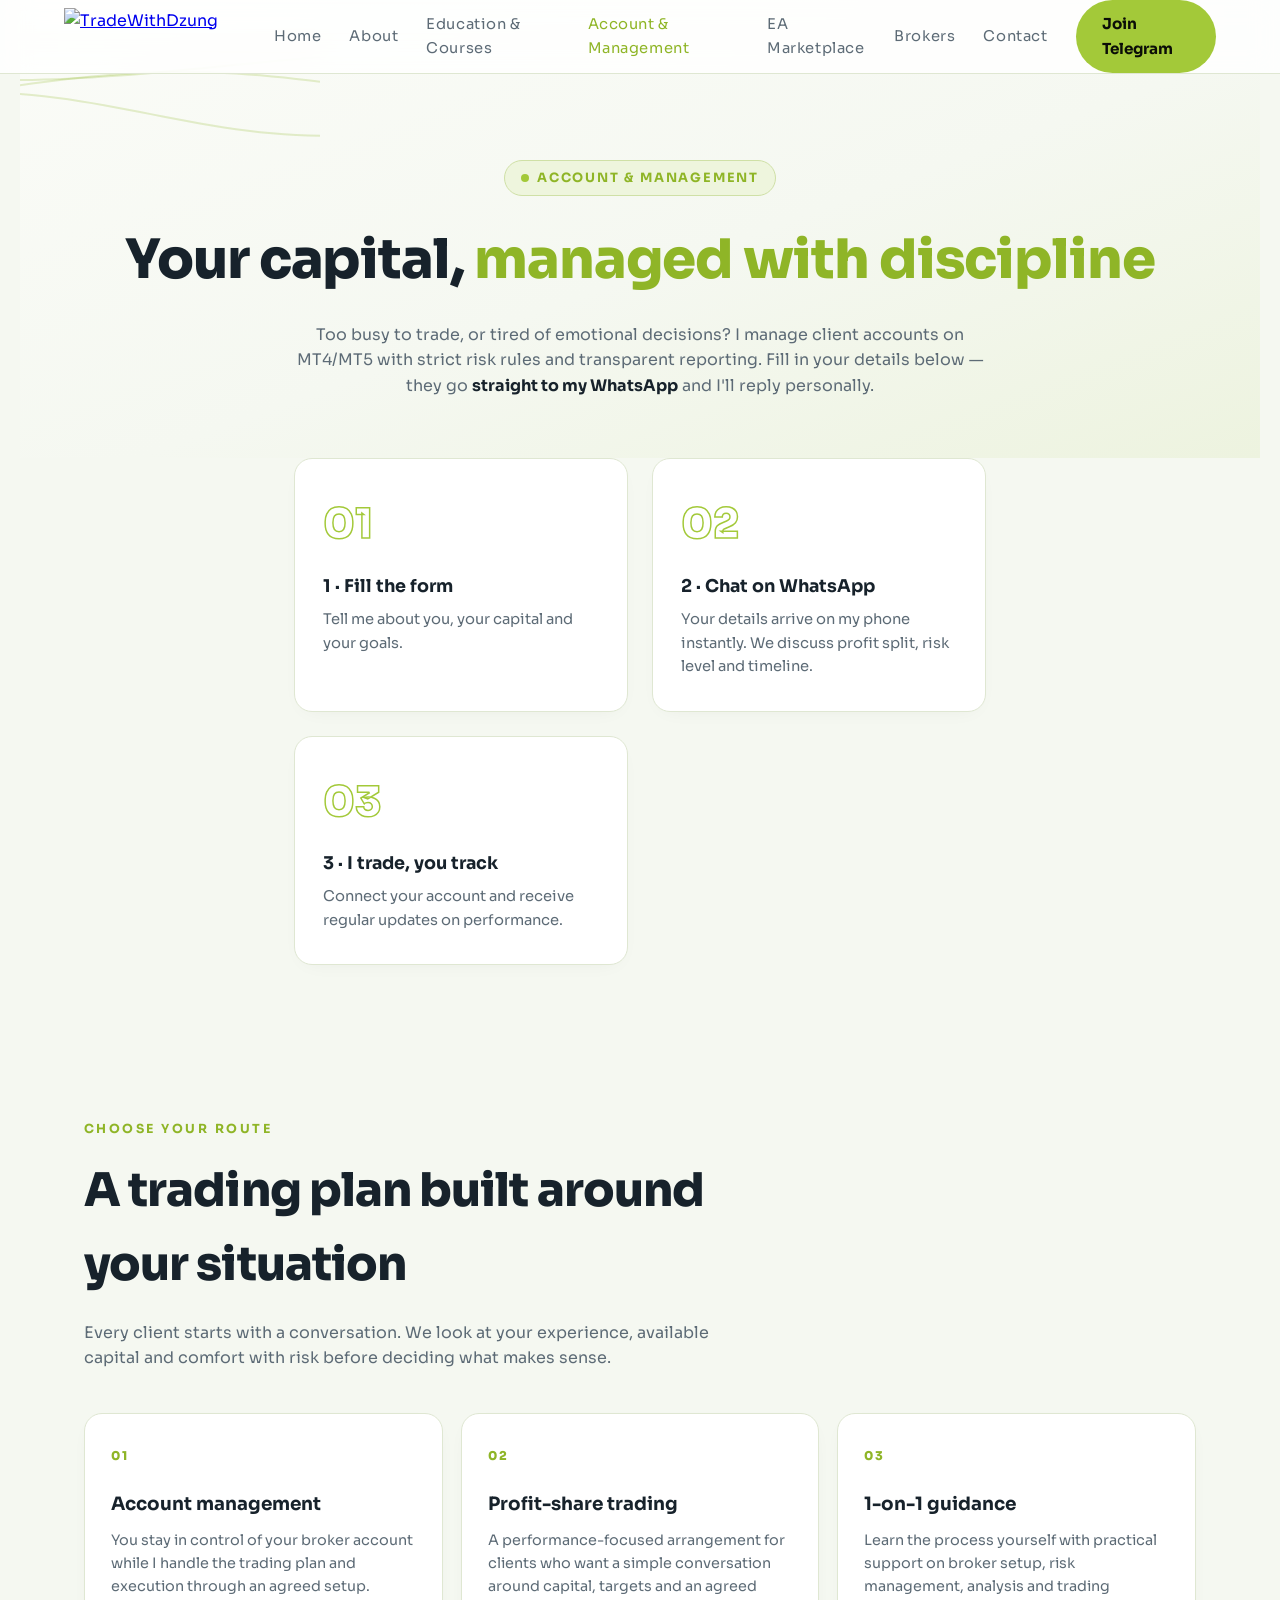
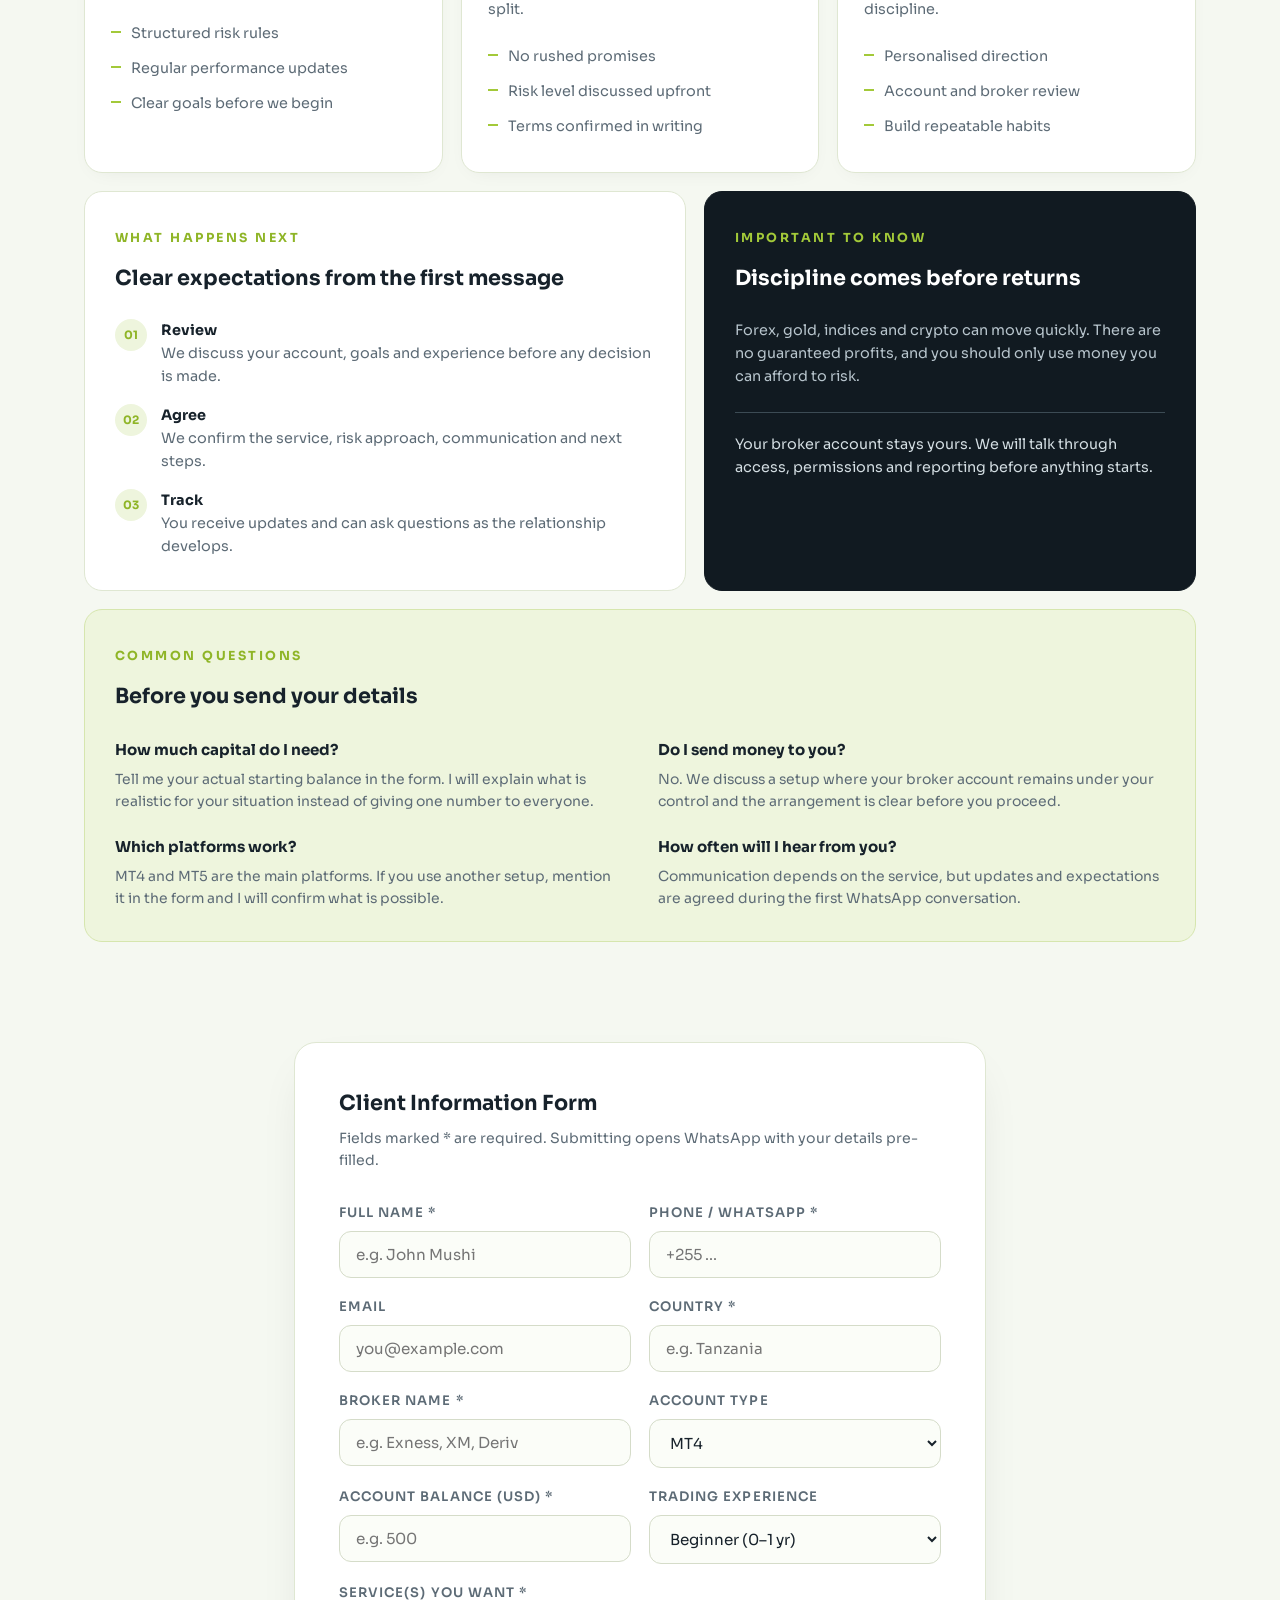
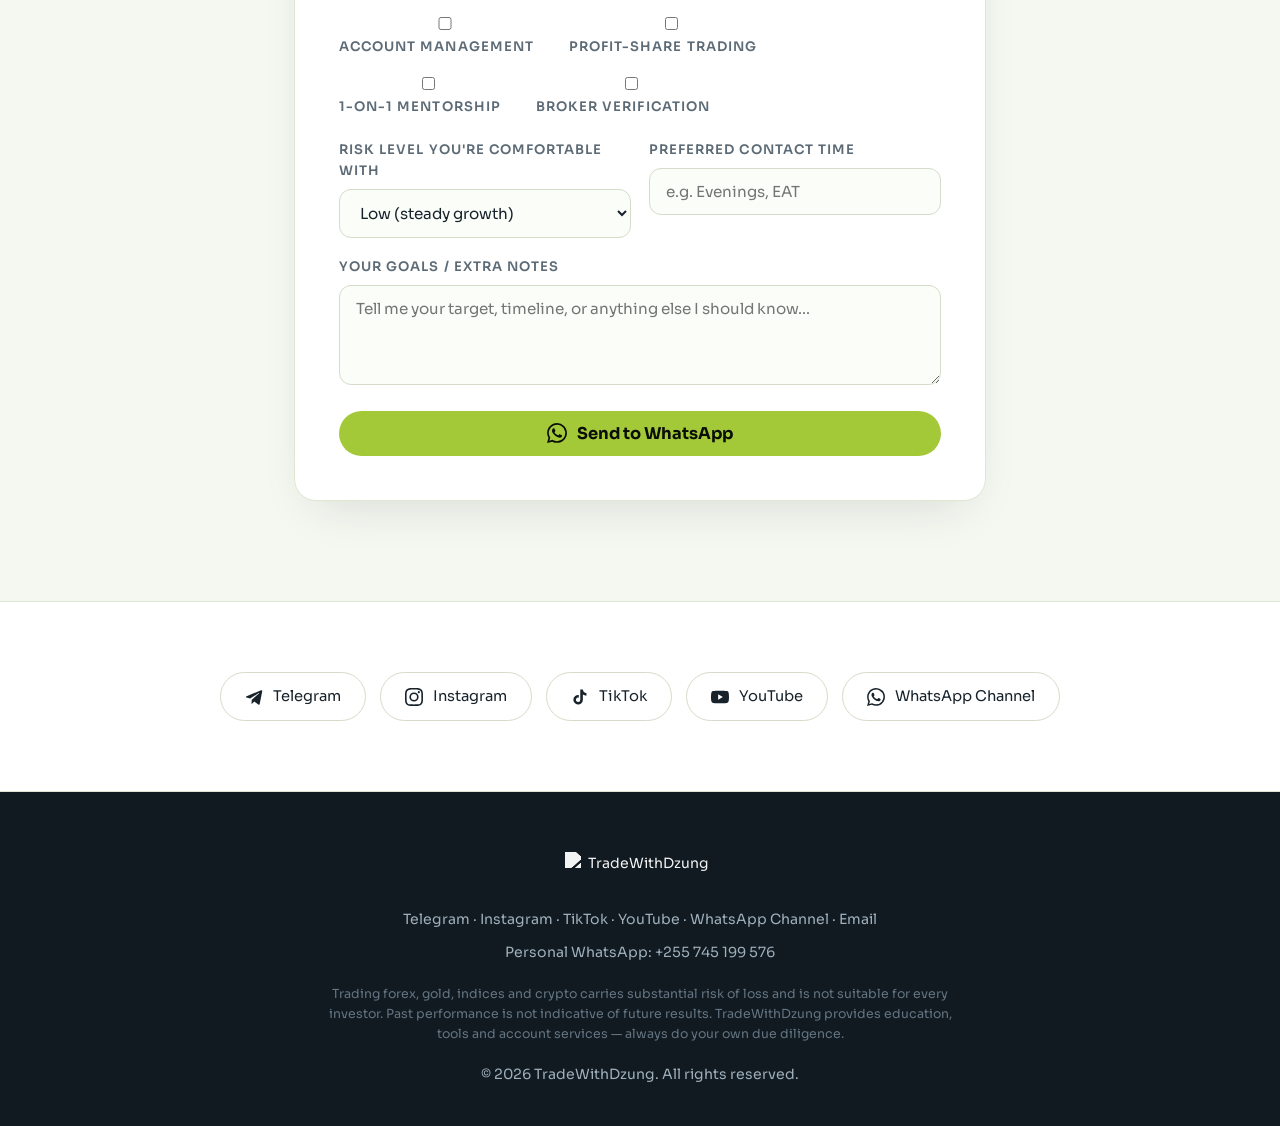
==== commit 81aafebf: "Add files via upload" ====
--- a/account.html
+++ b/account.html
@@ -17,19 +17,22 @@
     <div class="links" id="navLinks">
       <a class="tlink" href="index.html">Home</a>
       <a class="tlink" href="index.html#about">About</a>
+      <a class="tlink" href="education.html">Education &amp; Courses</a>
       <a class="tlink active" href="account.html" style="color:var(--lime)">Account &amp; Management</a>
       <a class="tlink" href="eas.html">EA Marketplace</a>
+      <a class="tlink" href="brokers.html">Brokers</a>
       <a class="tlink" href="index.html#contact">Contact</a>
       <a class="btn" href="https://t.me/tradewithdzung" target="_blank">Join Telegram</a>
     </div>
     <button class="burger" aria-label="menu"><span></span><span></span><span></span></button>
   </nav>
 
-  <header class="page-hero">
+  <section class="page-hero" aria-labelledby="account-hero-title">
+    <canvas id="fx" aria-hidden="true"></canvas>
     <div class="tag" style="margin-bottom:20px"><span class="dot"></span> Account &amp; Management</div>
-    <h1>Your capital, <span style="color:var(--lime)">managed with discipline</span></h1>
+    <h1 id="account-hero-title">Your capital, <span style="color:var(--lime)">managed with discipline</span></h1>
     <p>Too busy to trade, or tired of emotional decisions? I manage client accounts on MT4/MT5 with strict risk rules and transparent reporting. Fill in your details below — they go <strong style="color:var(--ink)">straight to my WhatsApp</strong> and I'll reply personally.</p>
-  </header>
+  </section>
 
   <div class="form-wrap">
     <div class="steps" style="margin:0 0 40px">
@@ -180,4 +183,4 @@
 
 <script src="script.js"></script>
 </body>
-</html>
+</html>
--- a/styles.css
+++ b/styles.css
@@ -59,6 +59,12 @@
   background:linear-gradient(160deg,#fbfcf8 0%,var(--bg) 55%,#edf3df 100%);
 }
 #fx{position:absolute;inset:0;z-index:0}
+.page-hero{
+  position:relative;overflow:hidden;padding:160px 5vw 60px;max-width:1240px;
+  margin:0 auto;text-align:center;
+  background:linear-gradient(160deg,#fbfcf8 0%,var(--bg) 55%,#edf3df 100%);
+}
+.hero > :not(#fx),.page-hero > :not(#fx){position:relative;z-index:1}
 .hero .inner{position:relative;z-index:2;max-width:1240px;margin:0 auto;width:100%}
 .hero-grid{display:grid;grid-template-columns:1.15fr .85fr;gap:60px;align-items:center}
 @media(max-width:940px){.hero-grid{grid-template-columns:1fr}}
@@ -242,7 +248,6 @@
 footer .risk{margin-top:22px;font-size:.78rem;max-width:70ch;margin-inline:auto;color:#647482}
 
 /* ---------- PAGES (form pages) ---------- */
-.page-hero{padding:160px 5vw 60px;max-width:1240px;margin:0 auto;text-align:center}
 .page-hero h1{font-size:clamp(2.1rem,4.6vw,3.4rem);font-weight:800;letter-spacing:-.02em}
 .page-hero p{color:var(--mut);max-width:58ch;margin:18px auto 0}
 
@@ -415,4 +420,4 @@
   .account-option,.detail-panel,.account-faq{padding:26px 22px}
   .ea-grid{grid-template-columns:1fr;gap:16px;margin-top:34px}
   .ea .body{padding:24px 22px}
-}
+}
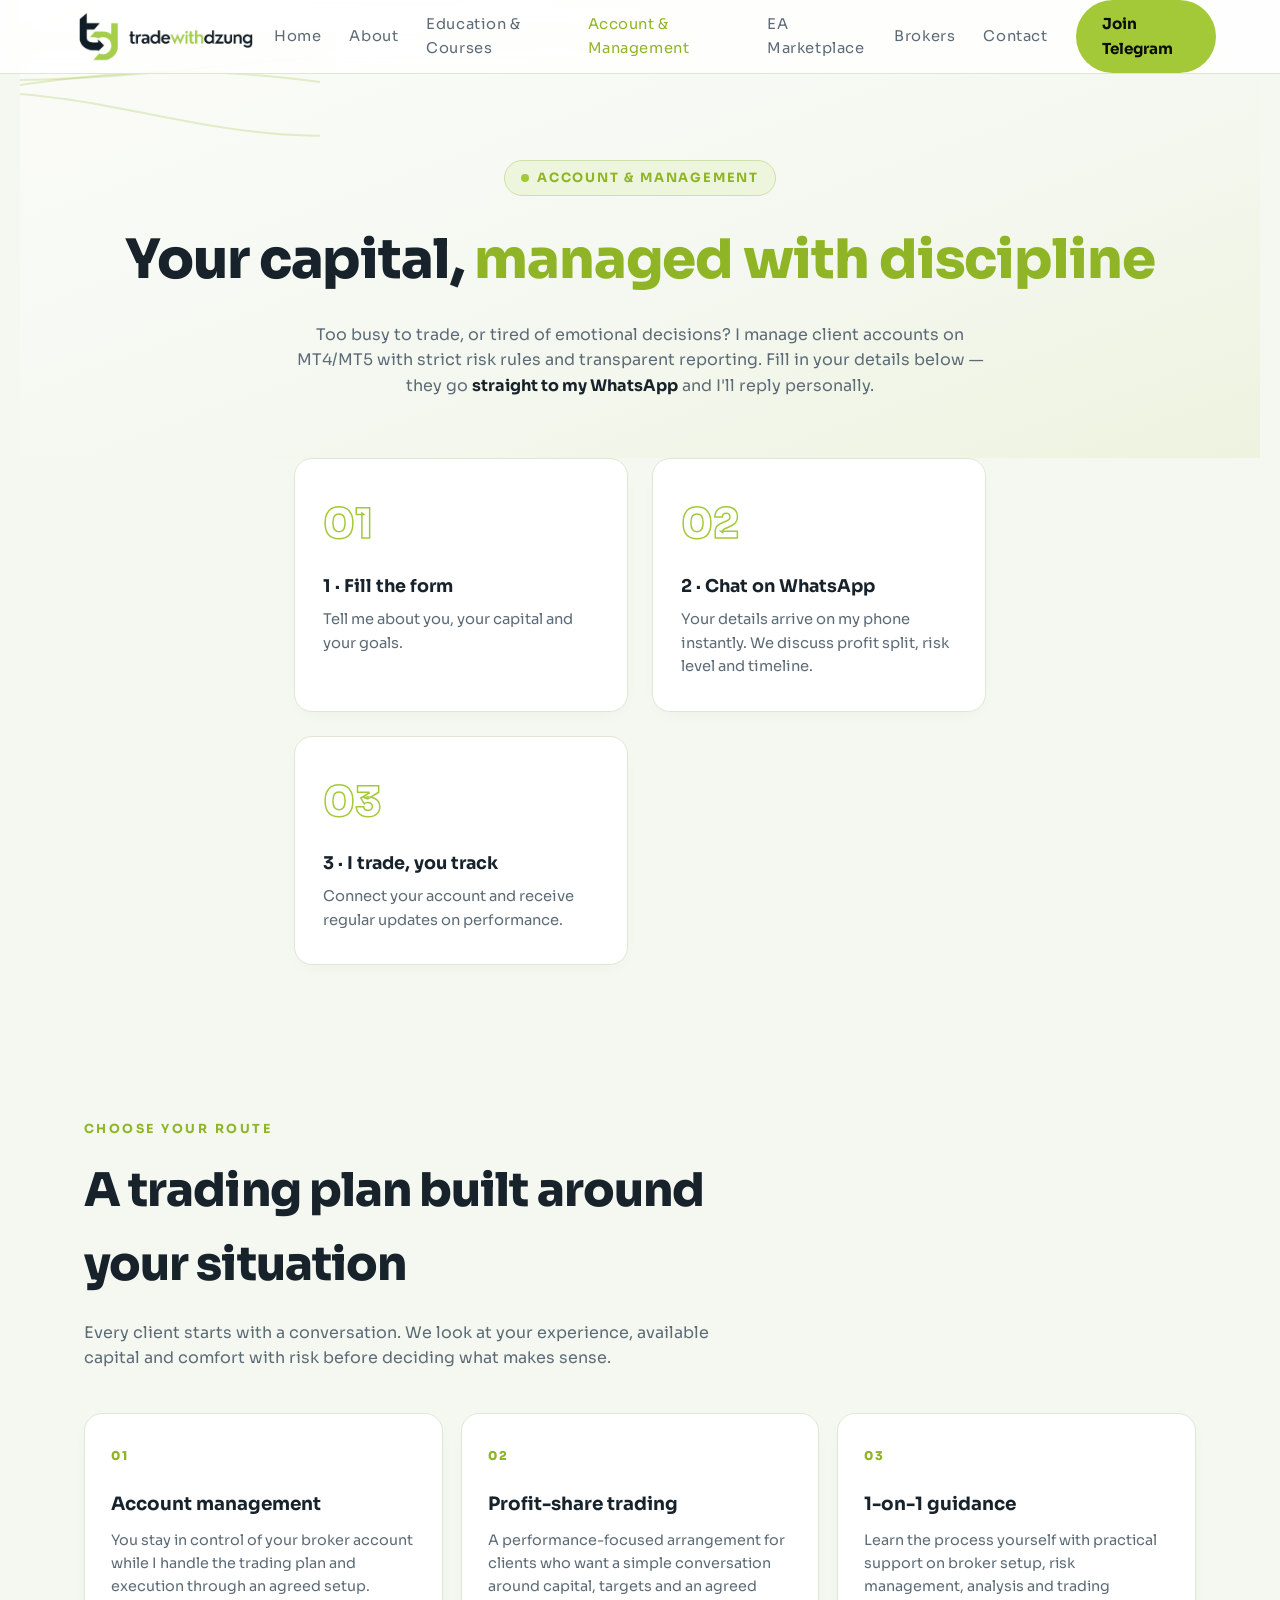
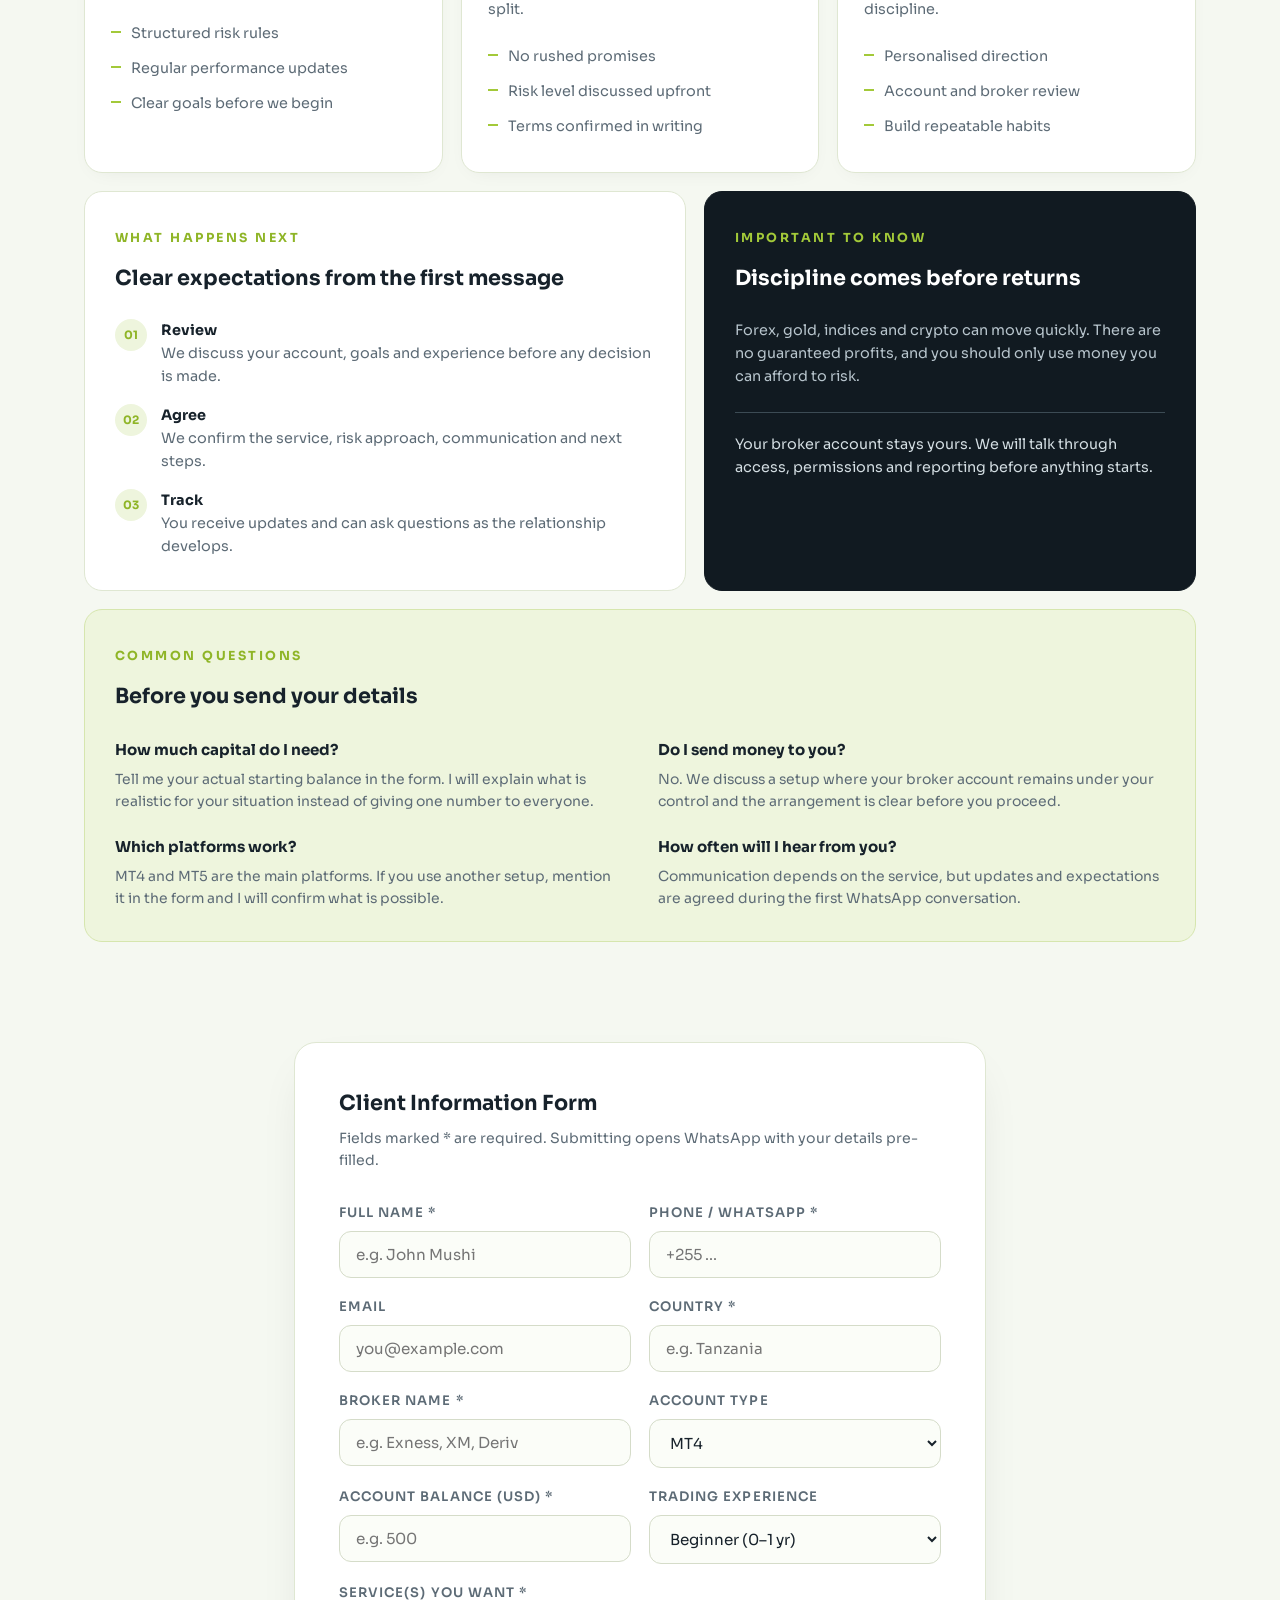
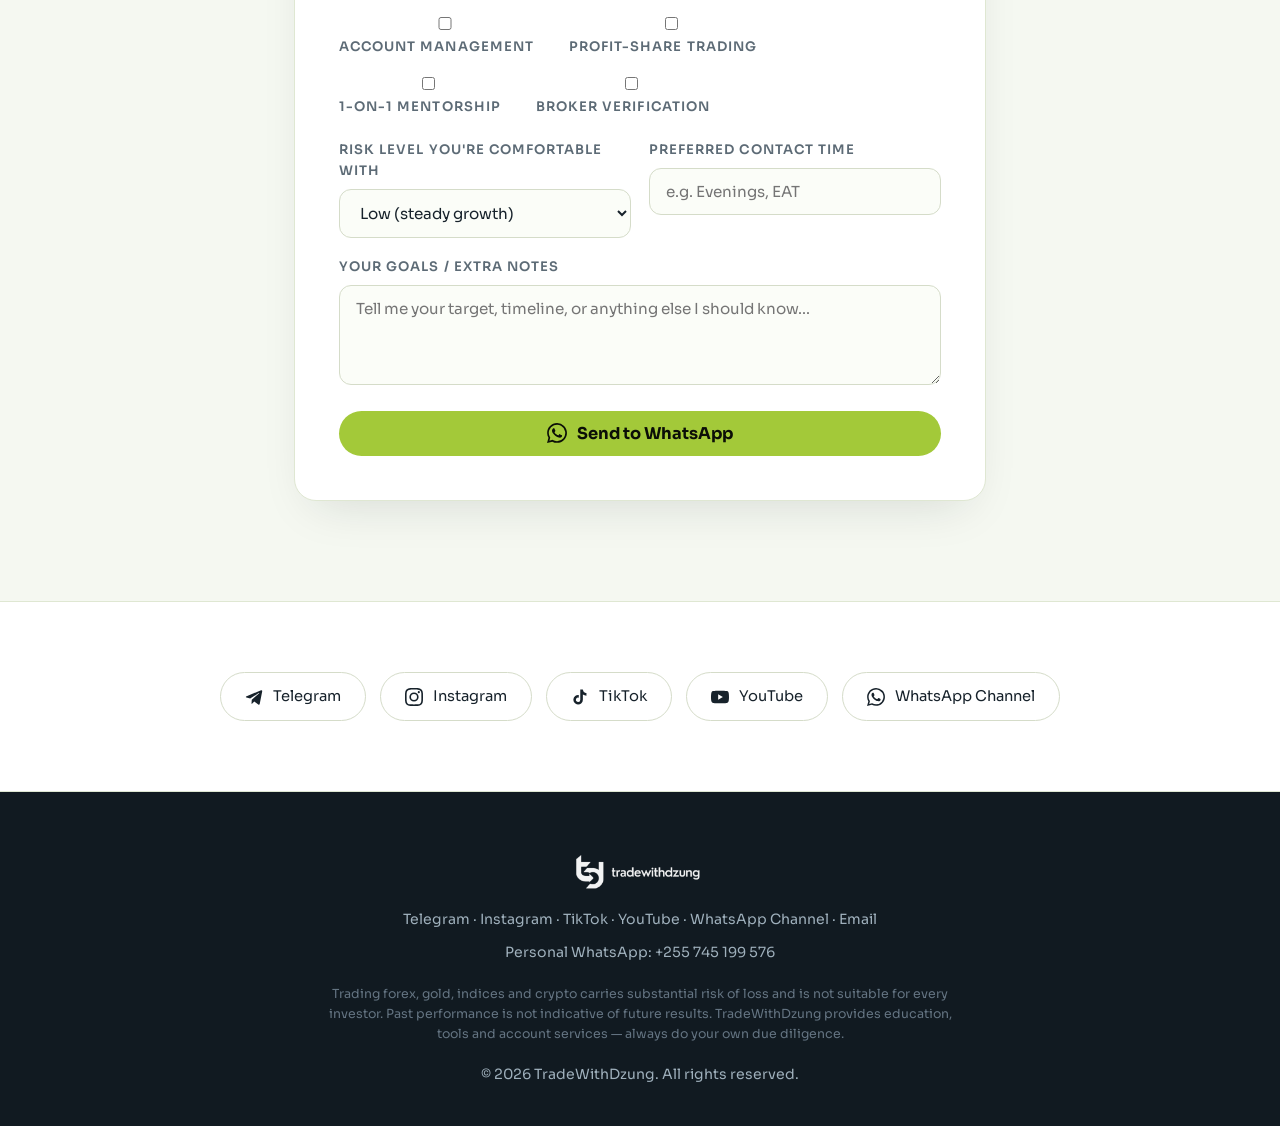
==== commit 7b834017: "Update logo references in account.html" ====
--- a/account.html
+++ b/account.html
@@ -3,7 +3,7 @@
 <head>
 <meta charset="UTF-8">
 <meta name="viewport" content="width=device-width, initial-scale=1.0">
-<link rel="icon" type="image/png" href="assets/logo.png">
+<link rel="icon" type="image/png" href="logo.png">
 <link rel="preconnect" href="https://fonts.googleapis.com">
 <link href="https://fonts.googleapis.com/css2?family=Sora:wght@400;600;700;800&display=swap" rel="stylesheet">
 <link rel="stylesheet" href="styles.css">
@@ -13,7 +13,7 @@
 <body>
 
   <nav class="nav">
-    <a href="index.html"><img src="assets/logo.png" alt="TradeWithDzung"></a>
+    <a href="index.html"><img src="logo.png" alt="TradeWithDzung"></a>
     <div class="links" id="navLinks">
       <a class="tlink" href="index.html">Home</a>
       <a class="tlink" href="index.html#about">About</a>
@@ -167,7 +167,7 @@
   </div>
 
   <footer>
-    <img class="flogo" src="assets/logo.png" alt="TradeWithDzung">
+    <img class="flogo" src="logo.png" alt="TradeWithDzung">
     <p>
       <a href="https://t.me/tradewithdzung" target="_blank">Telegram</a> ·
       <a href="https://www.instagram.com/tradewithdzung?stkn=azIyY24zc2JjOWRv" target="_blank">Instagram</a> ·
@@ -183,4 +183,4 @@
 
 <script src="script.js"></script>
 </body>
-</html>+</html>
